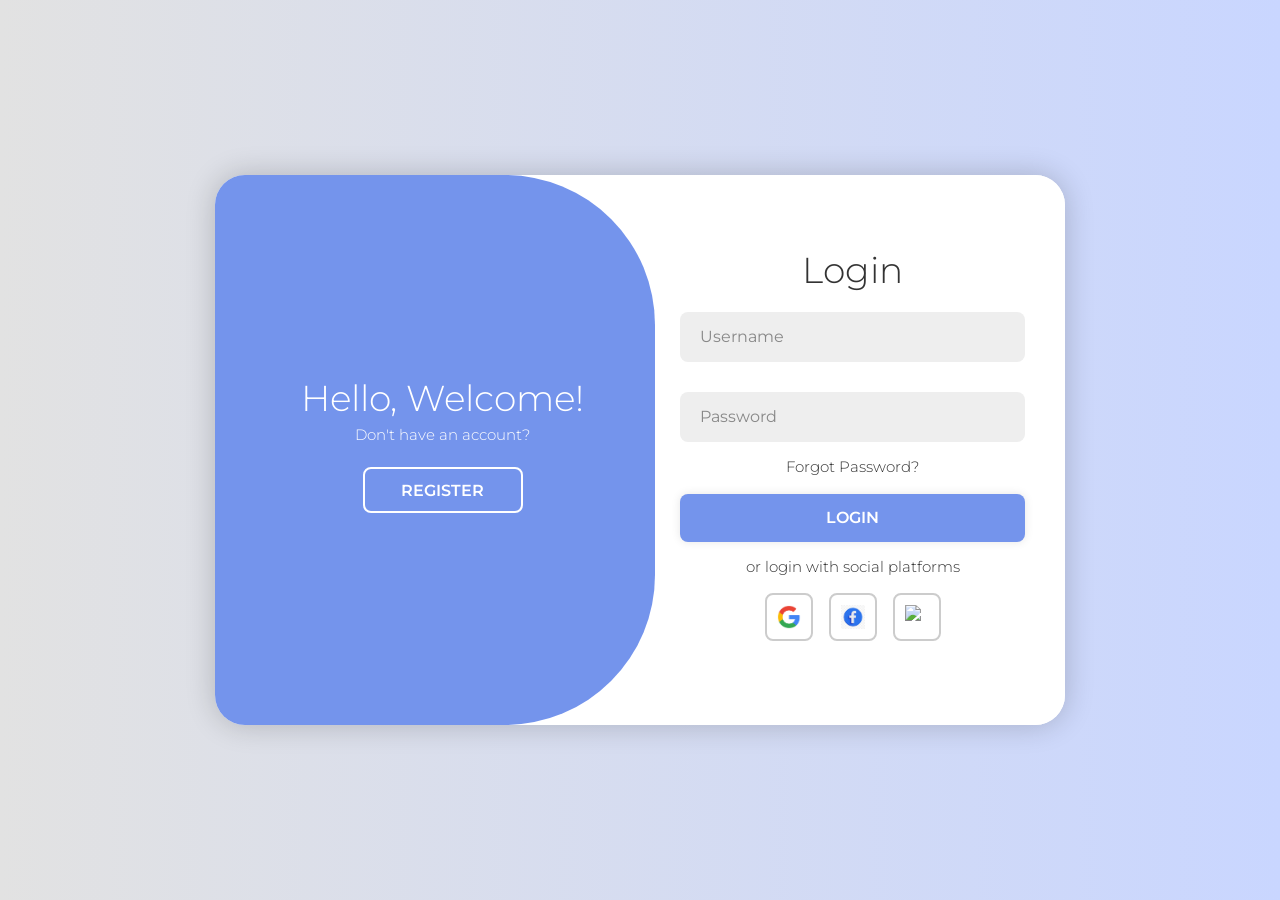
==== login.html @ 88236930 "them toan bo file ban dau" ====
<!DOCTYPE html>
<html lang="en">
<head>
    <meta charset="UTF-8">
    <meta name="viewport" content="width=device-width, initial-scale=1.0">
    <title>Login/Signup Form</title>
    <link rel="stylesheet" href="style.css">
   <style>
    @import url('https://fonts.googleapis.com/css2?family=Poppins:ital,wght@0,100;0,200;0,300;0,400;0,500;0,600;0,700;0,800;0,900;1,100;1,200;1,300;1,400;1,500;1,600;1,700;1,800;1,900&display=swap');

*{
    margin: 0;
    padding: 0;
    box-sizing: border-box;
    font-family: "Poppins", sans-serif;
    text-decoration: none;
    list-style: none;
}

body{
    display: flex;
    justify-content: center;
    align-items: center;
    min-height: 100vh;
    background: linear-gradient(90deg, #e2e2e2, #c9d6ff);
}

.container{
    position: relative;
    width: 850px;
    height: 550px;
    background: #fff;
    margin: 20px;
    border-radius: 30px;
    box-shadow: 0 0 30px rgba(0, 0, 0, .2);
    overflow: hidden;
}

    .container h1{
        font-size: 36px;
        margin: -10px 0;
    }

    .container p{
        font-size: 14.5px;
        margin: 15px 0;
    }

form{ width: 100%; }

.form-box{
    position: absolute;
    right: 0;
    width: 50%;
    height: 100%;
    background: #fff;
    display: flex;
    align-items: center;
    color: #333;
    text-align: center;
    padding: 40px;
    z-index: 1;
    transition: .6s ease-in-out 1.2s, visibility 0s 1s;
}

    .container.active .form-box{ right: 50%; }

    .form-box.register{ visibility: hidden; }
        .container.active .form-box.register{ visibility: visible; }

.input-box{
    position: relative;
    margin: 30px 0;
}

    .input-box input{
        width: 100%;
        padding: 13px 50px 13px 20px;
        background: #eee;
        border-radius: 8px;
        border: none;
        outline: none;
        font-size: 16px;
        color: #333;
        font-weight: 500;
    }

        .input-box input::placeholder{
            color: #888;
            font-weight: 400;
        }
    
    .input-box i{
        position: absolute;
        right: 20px;
        top: 50%;
        transform: translateY(-50%);
        font-size: 20px;
    }

.forgot-link{ margin: -15px 0 15px; }
    .forgot-link a{
        font-size: 14.5px;
        color: #333;
    }

.btn{
    width: 100%;
    height: 48px;
    background: #7494ec;
    border-radius: 8px;
    box-shadow: 0 0 10px rgba(0, 0, 0, .1);
    border: none;
    cursor: pointer;
    font-size: 16px;
    color: #fff;
    font-weight: 600;
}

.social-icons{
    display: flex;
    justify-content: center;
}

    .social-icons a{
        display: inline-flex;
        padding: 10px;
        size: 1px;
        border: 2px solid #ccc;
        border-radius: 8px;
        font-size: 24px;
        color: #333;
        margin: 0 8px;
    }
    .social-icons a img {
    width: 24px;
    height: 24px;
    object-fit: contain;
    display: block;
}

.toggle-box{
    position: absolute;
    width: 100%;
    height: 100%;
}

    .toggle-box::before{
        content: '';
        position: absolute;
        left: -250%;
        width: 300%;
        height: 100%;
        background: #7494ec;
        /* border: 2px solid red; */
        border-radius: 150px;
        z-index: 2;
        transition: 1.8s ease-in-out;
    }

        .container.active .toggle-box::before{ left: 50%; }

.toggle-panel{
    position: absolute;
    width: 50%;
    height: 100%;
    /* background: seagreen; */
    color: #fff;
    display: flex;
    flex-direction: column;
    justify-content: center;
    align-items: center;
    z-index: 2;
    transition: .6s ease-in-out;
}

    .toggle-panel.toggle-left{ 
        left: 0;
        transition-delay: 1.2s; 
    }
        .container.active .toggle-panel.toggle-left{
            left: -50%;
            transition-delay: .6s;
        }

    .toggle-panel.toggle-right{ 
        right: -50%;
        transition-delay: .6s;
    }
        .container.active .toggle-panel.toggle-right{
            right: 0;
            transition-delay: 1.2s;
        }

    .toggle-panel p{ margin-bottom: 20px; }

    .toggle-panel .btn{
        width: 160px;
        height: 46px;
        background: transparent;
        border: 2px solid #fff;
        box-shadow: none;
    }

@media screen and (max-width: 650px){
    .container{ height: calc(100vh - 40px); }

    .form-box{
        bottom: 0;
        width: 100%;
        height: 70%;
    }

        .container.active .form-box{
            right: 0;
            bottom: 30%;
        }

    .toggle-box::before{
        left: 0;
        top: -270%;
        width: 100%;
        height: 300%;
        border-radius: 20vw;
    }

        .container.active .toggle-box::before{
            left: 0;
            top: 70%;
        }

        .container.active .toggle-panel.toggle-left{
            left: 0;
            top: -30%;
        }

    .toggle-panel{ 
        width: 100%;
        height: 30%;
    }
        .toggle-panel.toggle-left{ top: 0; }
        .toggle-panel.toggle-right{
            right: 0;
            bottom: -30%;
        }

            .container.active .toggle-panel.toggle-right{ bottom: 0; }
}

@media screen and (max-width: 400px){
    .form-box { padding: 20px; }

    .toggle-panel h1{font-size: 30px; }
}

   </style>
</head>
<body>
    <div class="container">
        <div class="form-box login">
            <form action="#">
                <h1>Login</h1>
                <div class="input-box">
                    <input type="text" placeholder="Username" required>
                    <i class='bx bxs-user'></i>
                </div>
                <div class="input-box">
                    <input type="password" placeholder="Password" required>
                    <i class='bx bxs-lock-alt' ></i>
                </div>
                <div class="forgot-link">
                    <a href="#">Forgot Password?</a>
                </div>
                <button type="submit" class="btn">Login</button>
                <p>or login with social platforms</p>
                <div class="social-icons">
                     <a href="https://accounts.google.com/v3/signin/identifier?continue=https%3A%2F%2Fmail.google.com%2Fmail%2Fu%2F0%2F%3Fhl%3Den&emr=1&followup=https%3A%2F%2Fmail.google.com%2Fmail%2Fu%2F0%2F%3Fhl%3Den&hl=en&ifkv=AdBytiMZ8nj1u7OLILM2E9Q8FOCXP0HviceiVf0Ryqkr6epgV3a-k5rdWfbFe-8iKardYgMgQ2eO9w&osid=1&passive=1209600&service=mail&flowName=GlifWebSignIn&flowEntry=ServiceLogin&dsh=S-1039698464%3A1749383473920435#inbox"><i class='bx bxl-google' ></i>
                    <img src="[data-uri]" 
                alt="Google Logo" />
                    </a>    
                <a href="https://www.facebook.com/?ref=homescreenpwa"><i class='bx bxl-facebook' ></i>
                    <img src="[data-uri]" 
              alt="facebook Logo" /> </a>
                <a href="https://github.com/signup?ref_cta=Sign+up&ref_loc=header+logged+out&ref_page=%2F&source=header-home"><i class='bx bxl-github' ></i>
                     <img src="https://cdn-icons-png.flaticon.com/512/25/25231.png" 
                alt="GitHub Logo" /> </a>  
                  </div>
            </form>
        </div>

        <div class="form-box register">
            <form action="#">
                <h1>Registration</h1>
                <div class="input-box">
                    <input type="text" placeholder="Username" required>
                    <i class='bx bxs-user'></i>
                </div>
                <div class="input-box">
                    <input type="email" placeholder="Email" required>
                    <i class='bx bxs-envelope' ></i>
                </div>
                <div class="input-box">
                    <input type="password" placeholder="Password" required>
                    <i class='bx bxs-lock-alt' ></i>
                </div>
                <button type="submit" class="btn">Register</button>
                <p>or register with social platforms</p>
                <div class="social-icons">
                       <a href="https://accounts.google.com/v3/signin/identifier?continue=https%3A%2F%2Fmail.google.com%2Fmail%2Fu%2F0%2F%3Fhl%3Den&emr=1&followup=https%3A%2F%2Fmail.google.com%2Fmail%2Fu%2F0%2F%3Fhl%3Den&hl=en&ifkv=AdBytiMZ8nj1u7OLILM2E9Q8FOCXP0HviceiVf0Ryqkr6epgV3a-k5rdWfbFe-8iKardYgMgQ2eO9w&osid=1&passive=1209600&service=mail&flowName=GlifWebSignIn&flowEntry=ServiceLogin&dsh=S-1039698464%3A1749383473920435#inbox"><i class='bx bxl-google' ></i>
                    <img src="[data-uri]" 
                alt="Google Logo" />
                    </a>    
                <a href="https://www.facebook.com/?ref=homescreenpwa"><i class='bx bxl-facebook' ></i>
                    <img src="[data-uri]" 
              alt="facebook Logo" /> </a>
                <a href="https://github.com/signup?ref_cta=Sign+up&ref_loc=header+logged+out&ref_page=%2F&source=header-home"><i class='bx bxl-github' ></i>
                     <img src="https://cdn-icons-png.flaticon.com/512/25/25231.png" 
                alt="GitHub Logo" /> </a>  
                  </div>
            </form>
        </div>
        <div class="toggle-box">
            <div class="toggle-panel toggle-left">
                <h1>Hello, Welcome!</h1>
                <p>Don't have an account?</p>
                <button class="btn register-btn">Register</button>
            </div>

            <div class="toggle-panel toggle-right">
                <h1>Welcome Back!</h1>
                <p>Already have an account?</p>
                <button class="btn login-btn">Login</button>
            </div>
        </div>
    </div>

    <script src="main.js"></script>
</body>
<script>
    const container = document.querySelector('.container');
const registerBtn = document.querySelector('.register-btn');
const loginBtn = document.querySelector('.login-btn');

registerBtn.addEventListener('click', () => {
    container.classList.add('active');
})

loginBtn.addEventListener('click', () => {
    container.classList.remove('active');
})
</script>
</html>
---- style.css ----
/* author: Hosea
https://codepen.io/hosea-s/pen/XaOazb */
@import url(https://maxcdn.bootstrapcdn.com/bootstrap/4.0.0-alpha.6/css/bootstrap.min.css);
@import url(https://fonts.googleapis.com/css?family=Montserrat:400,300,700);
@import url(https://maxcdn.bootstrapcdn.com/font-awesome/latest/css/font-awesome.min.css);

h1,
.h1,
h2,
.h2,
h3,
.h3,
h4,
.h4,
h5,
.h5,
h6,
.h6,
p,
.navbar,
.brand,
a,
.td-name,
td,
button,
input,
select,
textarea {
    -moz-osx-font-smoothing: grayscale;
    -webkit-font-smoothing: antialiased;
    font-family: "Montserrat", "Helvetica", Arial, sans-serif;
    font-weight: 300;
}

h1,
.h1,
h2,
.h2,
h3,
.h3,
h4,
.h4 {
    margin: 30px 0 0;
}

h1,
.h1 {
    font-size: 3.6em;
}

h2,
.h2 {
    font-size: 2.8em;
}

h3,
.h3 {
    font-size: 1.825em;
    line-height: 1.4;
    margin: 20px 0 0px;
}

h4,
.h4 {
    font-size: 1.6em;
    line-height: 1.2em;
}

h5,
.h5 {
    font-size: 1.35em;
    line-height: 1.4em;
}

h6,
.h6 {
    font-size: 0.9em;
    font-weight: 600;
    text-transform: uppercase;
    line-height: 1.5em;
}

p {
    font-size: 15px;
    line-height: 1.5em;
    margin-bottom: 5px;
}

h1 small,
h2 small,
h3 small,
h4 small,
h5 small,
h6 small,
.h1 small,
.h2 small,
.h3 small,
.h4 small,
.h5 small,
.h6 small,
h1 .small,
h2 .small,
h3 .small,
h4 .small,
h5 .small,
h6 .small,
.h1 .small,
.h2 .small,
.h3 .small,
.h4 .small,
.h5 .small,
.h6 .small {
    color: #9a9a9a;
    line-height: 1.5em;
}

h1 small,
h2 small,
h3 small,
h1 .small,
h2 .small,
h3 .small {
    font-size: 60%;
}

.title,
.card-title,
.info-title,
.footer-brand,
.footer-big h5,
.footer-big h4,
.media .media-heading {
    font-family: "Montserrat", "Helvetica", Arial, sans-serif;
}
.title,
.title a,
.card-title,
.card-title a,
.info-title,
.info-title a,
.footer-brand,
.footer-brand a,
.footer-big h5,
.footer-big h5 a,
.footer-big h4,
.footer-big h4 a,
.media .media-heading,
.media .media-heading a {
    color: #333333;
    text-decoration: none;
}

.title-uppercase {
    text-transform: uppercase;
}

.description {
    color: #9a9a9a;
}

blockquote small {
    font-style: normal;
}

.text-muted {
    color: #dddddd;
}

.text-primary,
.text-primary:hover {
    color: #51cbce !important;
}

.text-info,
.text-info:hover {
    color: #51bcda !important;
}

.text-success,
.text-success:hover {
    color: #6bd098 !important;
}

.text-warning,
.text-warning:hover {
    color: #fbc658 !important;
}

.text-danger,
.text-danger:hover {
    color: #f5593d !important;
}

.glyphicon {
    line-height: 1;
}

.heart {
    color: #eb5e28;
    animation: heathing 1s ease infinite;
}

@keyframes heathing {
    0% {
        transform: scale(0.75);
    }
    20% {
        transform: scale(1);
    }
    40% {
        transform: scale(0.75);
    }
    60% {
        transform: scale(1);
    }
    80% {
        transform: scale(0.75);
    }
    100% {
        transform: scale(0.75);
    }
}

.footer .credits,
.footer-nav {
    line-height: 85px;
}

.footer .btn {
    margin-bottom: 0;
}

.blockquote {
    border-left: 0 none;
    border-bottom: 1px solid #ccc5b9;
    border-top: 1px solid #ccc5b9;
    font-weight: 300;
    margin: 15px 0 10px;
    text-align: center;
}

.title {
    margin-top: 30px;
    margin-bottom: 25px;
    min-height: 32px;
}

.title.text-center {
    margin-bottom: 50px;
}

/*     General overwrite     */
body {
    color: #66615b;
    font-size: 14px;
    font-weight: 300;
    font-family: "Montserrat", "Helvetica", Arial, sans-serif;
}

a {
    color: #51bcda;
}
a:hover,
a:focus {
    color: #2ba9cd;
    text-decoration: none;
}

hr {
    border-color: #f1eae0;
}

.icon {
    fill: #66615b;
}

.fa-base {
    font-size: 1.25em !important;
}

a:focus,
a:active,
button::-moz-focus-inner,
input[type="reset"]::-moz-focus-inner,
input[type="button"]::-moz-focus-inner,
input[type="submit"]::-moz-focus-inner,
select::-moz-focus-inner,
input[type="file"] > input[type="button"]::-moz-focus-inner {
    outline: 0;
}

.ui-slider-handle:focus,
.navbar-toggle {
    outline: 0 !important;
}

/*           Animations              */
.form-control,
.input-group-addon,
.tagsinput,
.navbar,
.navbar .alert,
.carousel-control.right,
.carousel-control.left {
    -webkit-transition: all 300ms linear;
    -moz-transition: all 300ms linear;
    -o-transition: all 300ms linear;
    -ms-transition: all 300ms linear;
    transition: all 300ms linear;
}

.tagsinput .tag,
.tagsinput-remove-link,
.filter,
.btn-hover,
[data-toggle="collapse"] i,
.animation-transition-fast,
.dropdown-menu .dropdown-item {
    -webkit-transition: all 150ms linear;
    -moz-transition: all 150ms linear;
    -o-transition: all 150ms linear;
    -ms-transition: all 150ms linear;
    transition: all 150ms linear;
}

.btn-morphing .fa,
.btn-morphing .circle,
.gsdk-collapse {
    -webkit-transition: all 300ms linear;
    -moz-transition: all 300ms linear;
    -o-transition: all 300ms linear;
    -ms-transition: all 300ms linear;
    transition: all 300ms linear;
}

.fa {
    width: 18px;
    text-align: center;
}

.margin-top {
    margin-top: 50px;
}

.iframe-container iframe {
    box-shadow: 0 16px 38px -12px rgba(0, 0, 0, 0.56), 0 4px 25px 0 rgba(0, 0, 0, 0.12),
        0 8px 10px -5px rgba(0, 0, 0, 0.2);
}

/*       CT colors          */
.ct-blue {
    color: #51cbce;
}

.ct-azure {
    color: #51bcda;
}

.ct-green {
    color: #6bd098;
}

.ct-orange {
    color: #fbc658;
}

.ct-red {
    color: #f5593d;
}

.pagination .page-item .page-link .fa {
    width: auto;
    font-weight: 600;
}

.bg-primary {
    background-color: #6dd3d6 !important;
}

.bg-info {
    background-color: #6ec7e0 !important;
}

.bg-success {
    background-color: #86d9ab !important;
}

.bg-warning {
    background-color: #fcd27b !important;
}

.bg-danger {
    background-color: #f7765f !important;
}

.navbar-transparent {
    background-color: transparent !important;
    border-bottom: 1px solid transparent;
}

.btn {
    box-sizing: border-box;
    border-width: 2px;
    font-size: 12px;
    font-weight: 600;
    padding: 0.5rem 18px;
    line-height: 1.75;
    cursor: pointer;
    text-transform: uppercase;
    background-color: #66615b;
    border-color: #66615b;
    color: #ffffff;
    opacity: 1;
    filter: alpha(opacity=100);
    -webkit-transition: all 150ms linear;
    -moz-transition: all 150ms linear;
    -o-transition: all 150ms linear;
    -ms-transition: all 150ms linear;
    transition: all 150ms linear;
}
.btn.btn-border,
.btn.btn-link {
    background-color: transparent;
}
.btn:hover,
.btn:focus,
.btn:active,
.btn.active,
.show > .btn.dropdown-toggle {
    background-color: #403d39;
    color: #ffffff;
    border-color: #403d39;
}
.btn .caret {
    border-top-color: #ffffff;
}
.btn.btn-link {
    color: #66615b;
}
.btn.btn-link:hover,
.btn.btn-link:focus,
.btn.btn-link:active,
.btn.btn-link.active,
.open > .btn.btn-link.dropdown-toggle {
    background-color: transparent;
    color: #403d39;
}
.btn.btn-link .caret {
    border-top-color: #66615b;
}
.btn .caret {
    border-top-color: #ffffff;
}
.btn:hover,
.btn:focus {
    outline: 0 !important;
    -webkit-box-shadow: none;
    box-shadow: none;
}
.btn:active,
.btn.active,
.open > .btn.dropdown-toggle {
    -webkit-box-shadow: none;
    box-shadow: none;
    outline: 0 !important;
}
.btn[class*="btn-outline-"] {
    background-image: none;
    background-color: transparent;
}

.btn-just-icon {
    border-radius: 50px;
    height: 40px;
    width: 40px;
    min-width: 40px;
}
.btn-just-icon.btn-sm {
    padding: 4px !important;
}
.btn-just-icon i {
    font-size: 16px;
    padding: 2px 0px;
}

.upgrade-pro .btn {
    margin-top: 30px;
}

.btn-link.btn-just-icon {
    padding: 8px;
}

.btn-group .btn + .btn,
.btn-group .btn + .btn-group,
.btn-group .btn-group + .btn,
.btn-group .btn-group + .btn-group {
    margin-left: -2px;
}

.btn-primary {
    background-color: #51cbce;
    border-color: #51cbce;
    color: #ffffff;
    opacity: 1;
    filter: alpha(opacity=100);
}
.btn-primary:hover,
.btn-primary:focus,
.btn-primary:active,
.btn-primary.active,
.show > .btn-primary.dropdown-toggle {
    background-color: #34b5b8;
    color: #ffffff;
    border-color: #34b5b8;
}
.btn-primary .caret {
    border-top-color: #ffffff;
}
.btn-primary.btn-link {
    color: #51cbce;
}
.btn-primary.btn-link:hover,
.btn-primary.btn-link:focus,
.btn-primary.btn-link:active,
.btn-primary.btn-link.active,
.open > .btn-primary.btn-link.dropdown-toggle {
    background-color: transparent;
    color: #34b5b8;
}
.btn-primary.btn-link .caret {
    border-top-color: #51cbce;
}
.btn-primary .caret {
    border-top-color: #ffffff;
}

.btn-success {
    background-color: #6bd098;
    border-color: #6bd098;
    color: #ffffff;
    opacity: 1;
    filter: alpha(opacity=100);
}
.btn-success:hover,
.btn-success:focus,
.btn-success:active,
.btn-success.active,
.show > .btn-success.dropdown-toggle {
    background-color: #44c47d;
    color: #ffffff;
    border-color: #44c47d;
}
.btn-success .caret {
    border-top-color: #ffffff;
}
.btn-success.btn-link {
    color: #6bd098;
}
.btn-success.btn-link:hover,
.btn-success.btn-link:focus,
.btn-success.btn-link:active,
.btn-success.btn-link.active,
.open > .btn-success.btn-link.dropdown-toggle {
    background-color: transparent;
    color: #44c47d;
}
.btn-success.btn-link .caret {
    border-top-color: #6bd098;
}
.btn-success .caret {
    border-top-color: #ffffff;
}

.btn-info {
    background-color: #51bcda;
    border-color: #51bcda;
    color: #ffffff;
    opacity: 1;
    filter: alpha(opacity=100);
}
.btn-info:hover,
.btn-info:focus,
.btn-info:active,
.btn-info.active,
.show > .btn-info.dropdown-toggle {
    background-color: #2ba9cd;
    color: #ffffff;
    border-color: #2ba9cd;
}
.btn-info .caret {
    border-top-color: #ffffff;
}
.btn-info.btn-link {
    color: #51bcda;
}
.btn-info.btn-link:hover,
.btn-info.btn-link:focus,
.btn-info.btn-link:active,
.btn-info.btn-link.active,
.open > .btn-info.btn-link.dropdown-toggle {
    background-color: transparent;
    color: #2ba9cd;
}
.btn-info.btn-link .caret {
    border-top-color: #51bcda;
}
.btn-info .caret {
    border-top-color: #ffffff;
}

.btn-warning {
    background-color: #fbc658;
    border-color: #fbc658;
    color: #ffffff;
    opacity: 1;
    filter: alpha(opacity=100);
}
.btn-warning:hover,
.btn-warning:focus,
.btn-warning:active,
.btn-warning.active,
.show > .btn-warning.dropdown-toggle {
    background-color: #fab526;
    color: #ffffff;
    border-color: #fab526;
}
.btn-warning .caret {
    border-top-color: #ffffff;
}
.btn-warning.btn-link {
    color: #fbc658;
}
.btn-warning.btn-link:hover,
.btn-warning.btn-link:focus,
.btn-warning.btn-link:active,
.btn-warning.btn-link.active,
.open > .btn-warning.btn-link.dropdown-toggle {
    background-color: transparent;
    color: #fab526;
}
.btn-warning.btn-link .caret {
    border-top-color: #fbc658;
}
.btn-warning .caret {
    border-top-color: #ffffff;
}

.btn-danger {
    background-color: #f5593d;
    border-color: #f5593d;
    color: #ffffff;
    opacity: 1;
    filter: alpha(opacity=100);
}
.btn-danger:hover,
.btn-danger:focus,
.btn-danger:active,
.btn-danger.active,
.show > .btn-danger.dropdown-toggle {
    background-color: #f33816;
    color: #ffffff;
    border-color: #f33816;
}
.btn-danger .caret {
    border-top-color: #ffffff;
}
.btn-danger.btn-link {
    color: #f5593d;
}
.btn-danger.btn-link:hover,
.btn-danger.btn-link:focus,
.btn-danger.btn-link:active,
.btn-danger.btn-link.active,
.open > .btn-danger.btn-link.dropdown-toggle {
    background-color: transparent;
    color: #f33816;
}
.btn-danger.btn-link .caret {
    border-top-color: #f5593d;
}
.btn-danger .caret {
    border-top-color: #ffffff;
}

.btn-neutral {
    background-color: #ffffff;
    border-color: #ffffff;
    color: #ffffff;
    opacity: 1;
    filter: alpha(opacity=100);
}
.btn-neutral:hover,
.btn-neutral:focus,
.btn-neutral:active,
.btn-neutral.active,
.show > .btn-neutral.dropdown-toggle {
    background-color: #403d39;
    color: #ffffff;
    border-color: #403d39;
}
.btn-neutral .caret {
    border-top-color: #ffffff;
}
.btn-neutral.btn-link {
    color: #ffffff;
}
.btn-neutral.btn-link:hover,
.btn-neutral.btn-link:focus,
.btn-neutral.btn-link:active,
.btn-neutral.btn-link.active,
.open > .btn-neutral.btn-link.dropdown-toggle {
    background-color: transparent;
    color: #403d39;
}
.btn-neutral.btn-link .caret {
    border-top-color: #ffffff;
}
.btn-neutral .caret {
    border-top-color: #ffffff;
}

.btn-outline-default {
    border-color: #66615b;
    color: #66615b;
    opacity: 1;
    filter: alpha(opacity=100);
}
.btn-outline-default:hover,
.btn-outline-default:focus,
.btn-outline-default:active,
.btn-outline-default.active,
.open > .btn-outline-default.dropdown-toggle {
    background-color: #66615b;
    color: rgba(255, 255, 255, 0.8);
    border-color: #66615b;
}
.btn-outline-default:hover .caret,
.btn-outline-default:focus .caret,
.btn-outline-default:active .caret,
.btn-outline-default.active .caret,
.open > .btn-outline-default.dropdown-toggle .caret {
    border-top-color: rgba(255, 255, 255, 0.8);
}
.btn-outline-default .caret {
    border-top-color: #ffffff;
}
.btn-outline-default.disabled,
.btn-outline-default.disabled:hover,
.btn-outline-default.disabled:focus,
.btn-outline-default.disabled.focus,
.btn-outline-default.disabled:active,
.btn-outline-default.disabled.active,
.btn-outline-default:disabled,
.btn-outline-default:disabled:hover,
.btn-outline-default:disabled:focus,
.btn-outline-default:disabled.focus,
.btn-outline-default:disabled:active,
.btn-outline-default:disabled.active,
.btn-outline-default[disabled],
.btn-outline-default[disabled]:hover,
.btn-outline-default[disabled]:focus,
.btn-outline-default[disabled].focus,
.btn-outline-default[disabled]:active,
.btn-outline-default[disabled].active,
fieldset[disabled] .btn-outline-default,
fieldset[disabled] .btn-outline-default:hover,
fieldset[disabled] .btn-outline-default:focus,
fieldset[disabled] .btn-outline-default.focus,
fieldset[disabled] .btn-outline-default:active,
fieldset[disabled] .btn-outline-default.active {
    background-color: transparent;
    border-color: #66615b;
}

.btn-outline-primary {
    border-color: #51cbce;
    color: #51cbce;
    opacity: 1;
    filter: alpha(opacity=100);
}
.btn-outline-primary:hover,
.btn-outline-primary:focus,
.btn-outline-primary:active,
.btn-outline-primary.active,
.open > .btn-outline-primary.dropdown-toggle {
    background-color: #51cbce;
    color: rgba(255, 255, 255, 0.8);
    border-color: #51cbce;
}
.btn-outline-primary:hover .caret,
.btn-outline-primary:focus .caret,
.btn-outline-primary:active .caret,
.btn-outline-primary.active .caret,
.open > .btn-outline-primary.dropdown-toggle .caret {
    border-top-color: rgba(255, 255, 255, 0.8);
}
.btn-outline-primary .caret {
    border-top-color: #ffffff;
}
.btn-outline-primary.disabled,
.btn-outline-primary.disabled:hover,
.btn-outline-primary.disabled:focus,
.btn-outline-primary.disabled.focus,
.btn-outline-primary.disabled:active,
.btn-outline-primary.disabled.active,
.btn-outline-primary:disabled,
.btn-outline-primary:disabled:hover,
.btn-outline-primary:disabled:focus,
.btn-outline-primary:disabled.focus,
.btn-outline-primary:disabled:active,
.btn-outline-primary:disabled.active,
.btn-outline-primary[disabled],
.btn-outline-primary[disabled]:hover,
.btn-outline-primary[disabled]:focus,
.btn-outline-primary[disabled].focus,
.btn-outline-primary[disabled]:active,
.btn-outline-primary[disabled].active,
fieldset[disabled] .btn-outline-primary,
fieldset[disabled] .btn-outline-primary:hover,
fieldset[disabled] .btn-outline-primary:focus,
fieldset[disabled] .btn-outline-primary.focus,
fieldset[disabled] .btn-outline-primary:active,
fieldset[disabled] .btn-outline-primary.active {
    background-color: transparent;
    border-color: #51cbce;
}

.btn-outline-success {
    border-color: #6bd098;
    color: #6bd098;
    opacity: 1;
    filter: alpha(opacity=100);
}
.btn-outline-success:hover,
.btn-outline-success:focus,
.btn-outline-success:active,
.btn-outline-success.active,
.open > .btn-outline-success.dropdown-toggle {
    background-color: #6bd098;
    color: rgba(255, 255, 255, 0.8);
    border-color: #6bd098;
}
.btn-outline-success:hover .caret,
.btn-outline-success:focus .caret,
.btn-outline-success:active .caret,
.btn-outline-success.active .caret,
.open > .btn-outline-success.dropdown-toggle .caret {
    border-top-color: rgba(255, 255, 255, 0.8);
}
.btn-outline-success .caret {
    border-top-color: #ffffff;
}
.btn-outline-success.disabled,
.btn-outline-success.disabled:hover,
.btn-outline-success.disabled:focus,
.btn-outline-success.disabled.focus,
.btn-outline-success.disabled:active,
.btn-outline-success.disabled.active,
.btn-outline-success:disabled,
.btn-outline-success:disabled:hover,
.btn-outline-success:disabled:focus,
.btn-outline-success:disabled.focus,
.btn-outline-success:disabled:active,
.btn-outline-success:disabled.active,
.btn-outline-success[disabled],
.btn-outline-success[disabled]:hover,
.btn-outline-success[disabled]:focus,
.btn-outline-success[disabled].focus,
.btn-outline-success[disabled]:active,
.btn-outline-success[disabled].active,
fieldset[disabled] .btn-outline-success,
fieldset[disabled] .btn-outline-success:hover,
fieldset[disabled] .btn-outline-success:focus,
fieldset[disabled] .btn-outline-success.focus,
fieldset[disabled] .btn-outline-success:active,
fieldset[disabled] .btn-outline-success.active {
    background-color: transparent;
    border-color: #6bd098;
}

.btn-outline-info {
    border-color: #51bcda;
    color: #51bcda;
    opacity: 1;
    filter: alpha(opacity=100);
}
.btn-outline-info:hover,
.btn-outline-info:focus,
.btn-outline-info:active,
.btn-outline-info.active,
.open > .btn-outline-info.dropdown-toggle {
    background-color: #51bcda;
    color: rgba(255, 255, 255, 0.8);
    border-color: #51bcda;
}
.btn-outline-info:hover .caret,
.btn-outline-info:focus .caret,
.btn-outline-info:active .caret,
.btn-outline-info.active .caret,
.open > .btn-outline-info.dropdown-toggle .caret {
    border-top-color: rgba(255, 255, 255, 0.8);
}
.btn-outline-info .caret {
    border-top-color: #ffffff;
}
.btn-outline-info.disabled,
.btn-outline-info.disabled:hover,
.btn-outline-info.disabled:focus,
.btn-outline-info.disabled.focus,
.btn-outline-info.disabled:active,
.btn-outline-info.disabled.active,
.btn-outline-info:disabled,
.btn-outline-info:disabled:hover,
.btn-outline-info:disabled:focus,
.btn-outline-info:disabled.focus,
.btn-outline-info:disabled:active,
.btn-outline-info:disabled.active,
.btn-outline-info[disabled],
.btn-outline-info[disabled]:hover,
.btn-outline-info[disabled]:focus,
.btn-outline-info[disabled].focus,
.btn-outline-info[disabled]:active,
.btn-outline-info[disabled].active,
fieldset[disabled] .btn-outline-info,
fieldset[disabled] .btn-outline-info:hover,
fieldset[disabled] .btn-outline-info:focus,
fieldset[disabled] .btn-outline-info.focus,
fieldset[disabled] .btn-outline-info:active,
fieldset[disabled] .btn-outline-info.active {
    background-color: transparent;
    border-color: #51bcda;
}

.btn-outline-warning {
    border-color: #fbc658;
    color: #fbc658;
    opacity: 1;
    filter: alpha(opacity=100);
}
.btn-outline-warning:hover,
.btn-outline-warning:focus,
.btn-outline-warning:active,
.btn-outline-warning.active,
.open > .btn-outline-warning.dropdown-toggle {
    background-color: #fbc658;
    color: rgba(255, 255, 255, 0.8);
    border-color: #fbc658;
}
.btn-outline-warning:hover .caret,
.btn-outline-warning:focus .caret,
.btn-outline-warning:active .caret,
.btn-outline-warning.active .caret,
.open > .btn-outline-warning.dropdown-toggle .caret {
    border-top-color: rgba(255, 255, 255, 0.8);
}
.btn-outline-warning .caret {
    border-top-color: #ffffff;
}
.btn-outline-warning.disabled,
.btn-outline-warning.disabled:hover,
.btn-outline-warning.disabled:focus,
.btn-outline-warning.disabled.focus,
.btn-outline-warning.disabled:active,
.btn-outline-warning.disabled.active,
.btn-outline-warning:disabled,
.btn-outline-warning:disabled:hover,
.btn-outline-warning:disabled:focus,
.btn-outline-warning:disabled.focus,
.btn-outline-warning:disabled:active,
.btn-outline-warning:disabled.active,
.btn-outline-warning[disabled],
.btn-outline-warning[disabled]:hover,
.btn-outline-warning[disabled]:focus,
.btn-outline-warning[disabled].focus,
.btn-outline-warning[disabled]:active,
.btn-outline-warning[disabled].active,
fieldset[disabled] .btn-outline-warning,
fieldset[disabled] .btn-outline-warning:hover,
fieldset[disabled] .btn-outline-warning:focus,
fieldset[disabled] .btn-outline-warning.focus,
fieldset[disabled] .btn-outline-warning:active,
fieldset[disabled] .btn-outline-warning.active {
    background-color: transparent;
    border-color: #fbc658;
}

.btn-outline-danger {
    border-color: #f5593d;
    color: #f5593d;
    opacity: 1;
    filter: alpha(opacity=100);
}
.btn-outline-danger:hover,
.btn-outline-danger:focus,
.btn-outline-danger:active,
.btn-outline-danger.active,
.open > .btn-outline-danger.dropdown-toggle {
    background-color: #f5593d;
    color: rgba(255, 255, 255, 0.8);
    border-color: #f5593d;
}
.btn-outline-danger:hover .caret,
.btn-outline-danger:focus .caret,
.btn-outline-danger:active .caret,
.btn-outline-danger.active .caret,
.open > .btn-outline-danger.dropdown-toggle .caret {
    border-top-color: rgba(255, 255, 255, 0.8);
}
.btn-outline-danger .caret {
    border-top-color: #ffffff;
}
.btn-outline-danger.disabled,
.btn-outline-danger.disabled:hover,
.btn-outline-danger.disabled:focus,
.btn-outline-danger.disabled.focus,
.btn-outline-danger.disabled:active,
.btn-outline-danger.disabled.active,
.btn-outline-danger:disabled,
.btn-outline-danger:disabled:hover,
.btn-outline-danger:disabled:focus,
.btn-outline-danger:disabled.focus,
.btn-outline-danger:disabled:active,
.btn-outline-danger:disabled.active,
.btn-outline-danger[disabled],
.btn-outline-danger[disabled]:hover,
.btn-outline-danger[disabled]:focus,
.btn-outline-danger[disabled].focus,
.btn-outline-danger[disabled]:active,
.btn-outline-danger[disabled].active,
fieldset[disabled] .btn-outline-danger,
fieldset[disabled] .btn-outline-danger:hover,
fieldset[disabled] .btn-outline-danger:focus,
fieldset[disabled] .btn-outline-danger.focus,
fieldset[disabled] .btn-outline-danger:active,
fieldset[disabled] .btn-outline-danger.active {
    background-color: transparent;
    border-color: #f5593d;
}

.btn-outline-neutral {
    border-color: #ffffff;
    color: #ffffff;
    opacity: 1;
    filter: alpha(opacity=100);
}
.btn-outline-neutral:hover,
.btn-outline-neutral:focus,
.btn-outline-neutral:active,
.btn-outline-neutral.active,
.open > .btn-outline-neutral.dropdown-toggle {
    background-color: #ffffff;
    color: rgba(255, 255, 255, 0.8);
    border-color: #ffffff;
}
.btn-outline-neutral:hover .caret,
.btn-outline-neutral:focus .caret,
.btn-outline-neutral:active .caret,
.btn-outline-neutral.active .caret,
.open > .btn-outline-neutral.dropdown-toggle .caret {
    border-top-color: rgba(255, 255, 255, 0.8);
}
.btn-outline-neutral .caret {
    border-top-color: #ffffff;
}
.btn-outline-neutral.disabled,
.btn-outline-neutral.disabled:hover,
.btn-outline-neutral.disabled:focus,
.btn-outline-neutral.disabled.focus,
.btn-outline-neutral.disabled:active,
.btn-outline-neutral.disabled.active,
.btn-outline-neutral:disabled,
.btn-outline-neutral:disabled:hover,
.btn-outline-neutral:disabled:focus,
.btn-outline-neutral:disabled.focus,
.btn-outline-neutral:disabled:active,
.btn-outline-neutral:disabled.active,
.btn-outline-neutral[disabled],
.btn-outline-neutral[disabled]:hover,
.btn-outline-neutral[disabled]:focus,
.btn-outline-neutral[disabled].focus,
.btn-outline-neutral[disabled]:active,
.btn-outline-neutral[disabled].active,
fieldset[disabled] .btn-outline-neutral,
fieldset[disabled] .btn-outline-neutral:hover,
fieldset[disabled] .btn-outline-neutral:focus,
fieldset[disabled] .btn-outline-neutral.focus,
fieldset[disabled] .btn-outline-neutral:active,
fieldset[disabled] .btn-outline-neutral.active {
    background-color: transparent;
    border-color: #ffffff;
}
.btn-outline-neutral:hover,
.btn-outline-neutral:focus {
    color: #403d39;
    background-color: #ffffff;
}

.btn-neutral {
    background-color: #ffffff;
    border-color: #ffffff;
    color: #ffffff;
    opacity: 1;
    filter: alpha(opacity=100);
    color: #66615b;
}
.btn-neutral:hover,
.btn-neutral:focus,
.btn-neutral:active,
.btn-neutral.active,
.show > .btn-neutral.dropdown-toggle {
    background-color: #ffffff;
    color: #ffffff;
    border-color: #ffffff;
}
.btn-neutral .caret {
    border-top-color: #ffffff;
}
.btn-neutral.btn-link {
    color: #ffffff;
}
.btn-neutral.btn-link:hover,
.btn-neutral.btn-link:focus,
.btn-neutral.btn-link:active,
.btn-neutral.btn-link.active,
.open > .btn-neutral.btn-link.dropdown-toggle {
    background-color: transparent;
    color: #ffffff;
}
.btn-neutral.btn-link .caret {
    border-top-color: #ffffff;
}
.btn-neutral .caret {
    border-top-color: #ffffff;
}
.btn-neutral:hover,
.btn-neutral:focus {
    color: #403d39;
}
.btn-neutral.btn-border:hover,
.btn-neutral.btn-border:focus {
    color: #66615b;
}
.btn-neutral.btn-border:active,
.btn-neutral.btn-border.active,
.open > .btn-neutral.btn-border.dropdown-toggle {
    background-color: #ffffff;
    color: #66615b;
}
.btn-neutral.btn-link:active,
.btn-neutral.btn-link.active {
    background-color: transparent;
}

.btn:disabled,
.btn[disabled],
.btn.disabled {
    opacity: 0.5;
    filter: alpha(opacity=50);
}

.btn-link {
    border-color: transparent !important;
    padding: 7px 18px;
}
.btn-link:hover,
.btn-link:focus,
.btn-link:active {
    text-decoration: none;
    border-color: transparent;
}
.btn-link.btn-icon {
    padding: 7px;
}

.btn-lg {
    font-size: 14px;
    padding: 11px 30px;
}
.btn-lg.btn-simple {
    padding: 13px 30px;
}

.btn-sm {
    font-size: 12px;
    padding: 4px 10px;
}
.btn-sm.btn-simple {
    padding: 6px 10px;
}

.btn-wd {
    min-width: 140px;
}

.btn-group.select {
    width: 100%;
}

.btn-group.select .btn {
    text-align: left;
}

.btn-group.select .caret {
    position: absolute;
    top: 50%;
    margin-top: -1px;
    right: 8px;
}

.btn-just-icon.btn-sm {
    height: 30px;
    width: 30px;
    min-width: 30px;
    padding: 0;
}
.btn-just-icon.btn-sm i {
    font-size: 12px;
}
.btn-just-icon.btn-lg {
    height: 50px;
    width: 50px;
    min-width: 50px;
    padding: 13px;
}
.btn-just-icon.btn-lg i {
    font-size: 18px;
    padding: 0;
}

.btn-round {
    border-radius: 30px;
}

.btn.btn-link:focus {
    box-shadow: none !important;
    text-decoration: none;
}

.column .btn-link {
    padding: 7px 0;
}

.share-buttons .btn-outline-default {
    margin-top: 24px;
}

#modals .btn-outline-neutral {
    margin-bottom: 10px;
}

.btn-group.select {
    overflow: visible !important;
}

.media .media-body .media-footer .btn-neutral {
    margin: 15px 3px;
    font-size: 14px;
}
.media .media-body .media-footer .btn-neutral i {
    margin-right: 0 !important;
}

.form-control::-moz-placeholder {
    color: #d2d2d2;
    opacity: 1;
    filter: alpha(opacity=100);
}

.form-control:-moz-placeholder {
    color: #d2d2d2;
    opacity: 1;
    filter: alpha(opacity=100);
}

.form-control::-webkit-input-placeholder {
    color: #d2d2d2;
    opacity: 1;
    filter: alpha(opacity=100);
}

.form-control:-ms-input-placeholder {
    color: #d2d2d2;
    opacity: 1;
    filter: alpha(opacity=100);
}

.form-control {
    background-color: #ffffff;
    border: 1px solid #dddddd;
    border-radius: 4px;
    color: #66615b;
    font-size: 14px;
    padding: 7px 12px;
    height: 40px;
    -webkit-box-shadow: none;
    box-shadow: none;
}
.form-control:focus {
    background-color: #ffffff;
    border: 1px solid #9a9a9a;
    -webkit-box-shadow: none;
    box-shadow: none;
    outline: 0 !important;
}
.form-control.no-border {
    border: medium none !important;
}
.has-success .form-control,
.has-error .form-control,
.has-success .form-control:focus,
.has-error .form-control:focus {
    -webkit-box-shadow: none;
    box-shadow: none;
}
.has-success .form-control {
    border: 1px solid #ccc;
    color: #66615b;
}
.has-success .form-control:focus {
    border: 1px solid #6bd098;
    color: #6bd098;
}
.has-danger .form-control {
    background-color: #ffc0a4;
    border: 1px solid #f5593d;
    color: #f5593d;
}
.has-danger .form-control:focus {
    background-color: #ffffff;
    border: 1px solid #f5593d;
}
.form-control + .form-control-feedback {
    border-radius: 6px;
    font-size: 14px;
    color: #f5593d;
    font-size: 0.8rem;
    position: absolute;
    top: 100%;
    padding-left: 12px;
    vertical-align: middle;
}
.open .form-control {
    border-radius: 4px 4px 0 0;
    border-bottom-color: transparent;
}

.input-group.input-group-focus .input-group-addon {
    border-color: #9a9a9a;
}

.input-lg {
    height: 55px;
    padding: 11px 30px;
}

.has-error .form-control-feedback,
.has-error .control-label {
    color: #f5593d;
}

.has-success .form-control-feedback,
.has-success .control-label {
    color: #6bd098;
}

.input-group-addon {
    background-color: #ffffff;
    border-radius: 4px;
}
.input-group-addon.no-border {
    border: medium none !important;
}
.has-success .input-group-addon,
.has-error .input-group-addon {
    background-color: #ffffff;
}
.has-error .form-control:focus + .input-group-addon {
    color: #f5593d;
}
.has-success .form-control:focus + .input-group-addon {
    color: #6bd098;
}
.form-control:focus + .input-group-addon,
.form-control:focus ~ .input-group-addon {
    background-color: #ffffff;
}

.input-group .form-control:first-child,
.input-group-addon:first-child,
.input-group-btn:first-child > .dropdown-toggle,
.input-group-btn:last-child > .btn:not(:last-child):not(.dropdown-toggle) {
    border-right: 0 none;
    padding-right: 0;
}

.input-group .form-control:last-child,
.input-group-addon:last-child,
.input-group-btn:last-child > .dropdown-toggle,
.input-group-btn:first-child > .btn:not(:first-child) {
    border-left: 0 none;
}

.form-control[disabled],
.form-control[readonly],
fieldset[disabled] .form-control {
    background-color: #e3e3e3;
    color: #66615b;
    cursor: not-allowed;
}

.input-group[disabled] .input-group-addon {
    background-color: #e3e3e3;
    cursor: not-allowed;
    border-color: #dddddd;
}

.input-group-btn .btn {
    border-width: 1px;
    padding: 9px 18px;
}

.input-group-btn .btn-default:not(.btn-fill) {
    border-color: #dddddd;
}

.input-group-btn:last-child > .btn {
    margin-left: 0;
}

textarea.form-control {
    padding: 10px 18px;
    height: auto;
}

.form-group {
    position: relative;
}

.register-form .form-control {
    border: 1px solid transparent !important;
}

#inputs .input-group {
    margin-bottom: 1rem;
}

.card-form-horizontal .card-block .form-group {
    margin-bottom: 0;
}

.form-group-no-border .form-control,
.form-group-no-border .input-group-addon {
    border: 0 !important;
}

.progress {
    background-color: #dddddd;
    border-radius: 3px;
    box-shadow: none;
    height: 8px;
}

.progress-thin {
    height: 4px;
}

.progress-bar {
    background-color: #51cbce;
}

.progress-bar-primary {
    background-color: #51cbce;
}

.progress-bar-info {
    background-color: #51bcda;
}

.progress-bar-success {
    background-color: #6bd098;
}

.progress-bar-warning {
    background-color: #fbc658;
}

.progress-bar-danger {
    background-color: #f5593d;
}

.noUi-target,
.noUi-target * {
    -webkit-touch-callout: none;
    -ms-touch-action: none;
    user-select: none;
    box-sizing: border-box;
}

.noUi-base {
    width: 100%;
    height: 100%;
    position: relative;
}

.noUi-origin {
    position: absolute;
    right: 0;
    top: 0;
    left: 0;
    bottom: 0;
}

.noUi-handle {
    position: relative;
    z-index: 1;
    box-sizing: border-box;
}

.noUi-stacking .noUi-handle {
    z-index: 10;
}

.noUi-state-tap .noUi-origin {
    transition: left 0.3s, top 0.3s;
}

.noUi-state-drag * {
    cursor: inherit !important;
}

.noUi-horizontal {
    height: 10px;
}

.noUi-handle {
    box-sizing: border-box;
    width: 14px;
    height: 14px;
    left: -10px;
    top: -6px;
    cursor: pointer;
    border-radius: 100%;
    transition: all 0.2s ease-out;
    border: 1px solid;
    background: #ffffff;
    box-shadow: 0 2px 2px 0 rgba(0, 0, 0, 0.14), 0 3px 1px -2px rgba(0, 0, 0, 0.2), 0 1px 5px 0 rgba(0, 0, 0, 0.12);
}

.noUi-vertical .noUi-handle {
    margin-left: 5px;
    cursor: ns-resize;
}

.noUi-horizontal.noUi-extended {
    padding: 0 15px;
}

.noUi-horizontal.noUi-extended .noUi-origin {
    right: -15px;
}

.noUi-background {
    height: 2px;
    margin: 20px 0;
}

.noUi-origin {
    margin: 0;
    border-radius: 0;
    height: 2px;
    background: #c8c8c8;
}

.noUi-origin[style^="left: 0"] .noUi-handle {
    background-color: #fff;
    border: 2px solid #c8c8c8;
}

.noUi-origin[style^="left: 0"] .noUi-handle.noUi-active {
    border-width: 1px;
}

.noUi-target {
    border-radius: 3px;
}

.noUi-horizontal {
    height: 2px;
    margin: 15px 0;
}

.noUi-vertical {
    height: 100%;
    width: 2px;
    margin: 0 15px;
    display: inline-block;
}

.noUi-handle.noUi-active {
    transform: scale3d(2, 2, 1);
}

[disabled].noUi-slider {
    opacity: 0.5;
}

[disabled] .noUi-handle {
    cursor: not-allowed;
}

.slider {
    background: #c8c8c8;
}

.c-1-color {
    background-color: blue;
}

.c-2-color {
    background-color: white;
}

.slider.noUi-connect {
    background-color: #7ac29a;
}

.slider .noUi-handle {
    border-color: #7ac29a;
}

.slider.slider-info .noUi-origin:first-child {
    background-color: #51cbce;
}

.slider.slider-info .noUi-handle {
    border-color: #51cbce;
}

.slider.slider-success .noUi-connect,
.slider.slider-success.noUi-connect {
    background-color: #51cbce;
}

.slider.slider-success .noUi-handle {
    border-color: #51cbce;
}

.slider.slider-warning .noUi-connect,
.slider.slider-warning.noUi-connect {
    background-color: #ff9800;
}

.slider.slider-warning .noUi-handle {
    border-color: #ff9800;
}

.slider.slider-danger .noUi-connect,
.slider.slider-danger.noUi-connect {
    background-color: #f44336;
}

.slider.slider-danger .noUi-handle {
    border-color: #f44336;
}

.alert {
    border: 0;
    border-radius: 0;
    color: #ffffff;
    padding: 10px 15px;
    font-size: 14px;
}
.alert .close {
    font-size: 20px;
    color: #ffffff;
}
.container .alert {
    border-radius: 4px;
}
.navbar .alert {
    border-radius: 0;
    left: 0;
    position: absolute;
    right: 0;
    top: 85px;
    width: 100%;
    z-index: 3;
}
.navbar:not(.navbar-transparent) .alert {
    top: 70px;
}
.alert .alert-icon {
    display: block;
    font-size: 30px;
    left: 15px;
    position: absolute;
    top: 50%;
    margin-top: -22px;
}
.alert .alert-wrapper.message {
    padding-right: 60px;
}
.alert .alert-wrapper i {
    position: relative;
    font-size: 20px;
    top: 5px;
    margin-top: -5px;
    font-weight: 600;
}

.alert-info {
    background-color: #6ec7e0;
}

.alert-success {
    background-color: #86d9ab;
}

.alert-warning {
    background-color: #fcd27b;
}

.alert-danger {
    background-color: #f7765f;
}

/*           Labels & Progress-bar              */
.label {
    padding: 0.2em 0.6em;
    border-radius: 10px;
    color: #ffffff;
    font-weight: 500;
    font-size: 0.75em;
    text-transform: uppercase;
    display: inline-block;
    margin-bottom: 3px;
    line-height: 17px;
}

.label-primary {
    background-color: #51cbce;
}

.label-info {
    background-color: #51bcda;
}

.label-success {
    background-color: #6bd098;
}

.label-warning {
    background-color: #fbc658;
}

.label-danger {
    background-color: #f5593d;
}

.label-default {
    background-color: #66615b;
}

.tooltip {
    font-size: 12px;
    font-weight: 400;
}

.tooltip-inner {
    background-color: #ffffff;
    border-radius: 4px;
    box-shadow: 0 1px 13px rgba(0, 0, 0, 0.14), 0 0 0 1px rgba(115, 71, 38, 0.23);
    color: #66615b;
    max-width: 200px;
    padding: 10px 10px;
    text-align: center;
    text-decoration: none;
}

.tooltip-inner:after {
    content: "";
    display: inline-block;
    position: absolute;
}

.tooltip-inner:before {
    content: "";
    display: inline-block;
    position: absolute;
}

.tooltip.bs-tether-element-attached-left,
.tooltip.tooltip-right {
    padding: 0 3px !important;
}

.tooltip.bs-tether-element-attached-right .tooltip-inner::before,
.tooltip.tooltip-left .tooltip-inner::before {
    border-left: 11px solid rgba(0, 0, 0, 0.2);
    border-top: 11px solid transparent;
    border-bottom: 11px solid transparent;
    right: -7px;
    left: auto;
    margin-left: 0;
    top: 13px;
}

.tooltip.bs-tether-element-attached-right .tooltip-inner::after,
.tooltip.tooltip-left .tooltip-inner::after {
    border-left: 11px solid #ffffff;
    border-top: 11px solid transparent;
    border-bottom: 11px solid transparent;
    right: -6px;
    left: auto;
    margin-left: 0;
    top: 8px;
}

.tooltip.bs-tether-element-attached-bottom .tooltip-inner::before,
.tooltip.tooltip-top .tooltip-inner::before {
    border-top: 11px solid rgba(0, 0, 0, 0.2);
    border-left: 11px solid transparent;
    border-right: 11px solid transparent;
    bottom: -6px;
    left: 100%;
    margin-left: -60%;
}

.tooltip.bs-tether-element-attached-bottom .tooltip-inner::after,
.tooltip.tooltip-top .tooltip-inner::after {
    border-top: 11px solid #ffffff;
    border-left: 11px solid transparent;
    border-right: 11px solid transparent;
    bottom: -5px;
    content: "";
    display: inline-block;
    left: 100%;
    margin-left: -60%;
    position: absolute;
}

.tooltip.bs-tether-element-attached-left .tooltip-inner::before,
.tooltip.tooltip-right .tooltip-inner::before {
    border-right: 11px solid rgba(0, 0, 0, 0.2);
    border-top: 11px solid transparent;
    border-bottom: 11px solid transparent;
    top: 13px;
    margin-left: -8px;
    content: "";
    display: inline-block;
    position: absolute;
    left: 0;
}

.tooltip.bs-tether-element-attached-left .tooltip-inner::after,
.tooltip.tooltip-right .tooltip-inner::after {
    border-right: 11px solid #ffffff;
    border-top: 11px solid transparent;
    border-bottom: 11px solid transparent;
    top: 8px;
    margin-left: -7px;
    content: "";
    display: inline-block;
    position: absolute;
    left: 0;
}

.popover.bs-tether-element-attached-top::after,
.popover.popover-bottom::after,
.popover.bs-tether-element-attached-top::before,
.popover.popover-bottom::before {
    border-bottom-color: #ff8f5e !important;
    top: -9px;
}

.tooltip.bs-tether-element-attached-top .tooltip-inner::before,
.tooltip.tooltip-bottom .tooltip-inner::before {
    border-bottom: 11px solid rgba(0, 0, 0, 0.2);
    border-left: 11px solid transparent;
    border-right: 11px solid transparent;
    top: -7px;
    content: "";
    display: inline-block;
    left: 100%;
    margin-left: -60%;
    position: absolute;
}

.tooltip.bs-tether-element-attached-top .tooltip-inner::after,
.tooltip.tooltip-bottom .tooltip-inner::after {
    border-bottom: 11px solid #ffffff;
    border-left: 11px solid transparent;
    border-right: 11px solid transparent;
    top: -6px;
    content: "";
    display: inline-block;
    left: 100%;
    margin-left: -60%;
    position: absolute;
}

.tooltip.show {
    opacity: 1 !important;
}

.popover {
    border: 0;
    border-radius: 4px;
    background-color: #fffcf5;
    color: #66615b;
    font-weight: 400;
    padding: 0;
    z-index: 1031;
    -webkit-box-shadow: none;
    box-shadow: none;
}

.popover-title {
    background-color: #fffcf5;
    border-bottom: 0 none;
    font-size: 15px;
    font-weight: normal;
    line-height: 22px;
    padding: 15px 15px 0px 15px;
    margin: 0;
    color: #66615b;
    text-align: center;
    border-radius: 4px 4px 0 0;
    margin-bottom: -10px;
}

.popover-content {
    padding: 15px;
    text-align: center;
}

.popover .arrow {
    border: 0;
}

.popover.top .arrow {
    margin-left: 0;
}

.popover.bottom .arrow:after {
    border-bottom-color: #f7765f;
}

.popover-filter {
    position: fixed;
    top: 0;
    right: 0;
    bottom: 0;
    left: 0;
    z-index: 1030;
    background-color: #000000;
    opacity: 0;
    filter: alpha(opacity=0);
    visibility: hidden;
    transition: visibility 0s linear 0.3s, opacity 0.3s linear;
}

.popover-filter.in {
    visibility: visible;
    opacity: 0.2;
    filter: alpha(opacity=20);
    transition-delay: 0s;
}

.popover.left > .arrow::after {
    border-left-color: #f7765f;
    bottom: -20px;
}

.popover.top > .arrow::after {
    border-top-color: #f7765f;
}

.popover.right > .arrow::after {
    border-right-color: #f7765f;
}

.popover.left::before {
    border-left-color: #f7765f;
    bottom: -20px;
}

.popover-filter.in {
    visibility: visible;
    opacity: 0.2;
    filter: alpha(opacity=20);
    transition-delay: 0s;
}

.popover-primary {
    background-color: #6dd3d6;
    color: #ffffff;
}
.popover-primary .popover-title {
    background-color: #6dd3d6;
    color: rgba(0, 0, 0, 0.56);
}
.popover-primary.bottom .arrow:after {
    border-bottom-color: #6dd3d6;
}
.popover-primary.left > .arrow::after {
    border-left-color: #6dd3d6;
}
.popover-primary.top > .arrow::after {
    border-top-color: #6dd3d6;
}
.popover-primary.right > .arrow::after {
    border-right-color: #6dd3d6;
}

.popover-info {
    background-color: #6ec7e0;
    color: #ffffff;
}
.popover-info .popover-title {
    background-color: #6ec7e0;
    color: rgba(0, 0, 0, 0.56);
}
.popover-info.bottom .arrow:after {
    border-bottom-color: #6ec7e0;
}
.popover-info.left > .arrow::after {
    border-left-color: #6ec7e0;
}
.popover-info.top > .arrow::after {
    border-top-color: #6ec7e0;
}
.popover-info.right > .arrow::after {
    border-right-color: #6ec7e0;
}

.popover-success {
    background-color: #86d9ab;
    color: #ffffff;
}
.popover-success .popover-title {
    background-color: #86d9ab;
    color: rgba(0, 0, 0, 0.56);
}
.popover-success.bottom .arrow:after {
    border-bottom-color: #86d9ab;
}
.popover-success.left > .arrow::after {
    border-left-color: #86d9ab;
}
.popover-success.top > .arrow::after {
    border-top-color: #86d9ab;
}
.popover-success.right > .arrow::after {
    border-right-color: #86d9ab;
}

.popover-warning {
    background-color: #fcd27b;
    color: #ffffff;
}
.popover-warning .popover-title {
    background-color: #fcd27b;
    color: rgba(0, 0, 0, 0.56);
}
.popover-warning.bottom .arrow:after {
    border-bottom-color: #fcd27b;
}
.popover-warning.left > .arrow::after {
    border-left-color: #fcd27b;
}
.popover-warning.top > .arrow::after {
    border-top-color: #fcd27b;
}
.popover-warning.right > .arrow::after {
    border-right-color: #fcd27b;
}

.popover-danger {
    background-color: #f7765f;
    color: #ffffff;
}
.popover-danger .popover-title {
    background-color: #f7765f;
    color: rgba(0, 0, 0, 0.56);
}
.popover-danger.bottom .arrow:after {
    border-bottom-color: #f7765f;
}
.popover-danger.left > .arrow::after {
    border-left-color: #f7765f;
}
.popover-danger.top > .arrow::after {
    border-top-color: #f7765f;
}
.popover-danger.right > .arrow::after {
    border-right-color: #f7765f;
}

.popover-primary.bs-tether-element-attached-bottom::after,
.popover-primary.bs-tether-element-attached-bottom::before,
.popover-primary.popover-top::after,
.popover-primary.popover-top::before {
    border-top-color: #6dd3d6 !important;
}

.popover.popover-info.bs-tether-element-attached-top::after,
.popover.popover-info.popover-bottom::after,
.popover.popover-info.bs-tether-element-attached-top::before,
.popover.popover-info.popover-bottom::before {
    border-bottom-color: #6ec7e0 !important;
}

.popover-success.bs-tether-element-attached-left::after,
.popover-success.bs-tether-element-attached-left::before,
.popover-success.popover-right::after,
.popover-success.popover-right::before {
    border-right-color: #86d9ab !important;
}

.popover.popover-warning.bs-tether-element-attached-right::after,
.popover.popover-warning.bs-tether-element-attached-right::before,
.popover.popover-warning.popover-left::after,
.popover.popover-warning.popover-left::before {
    border-left-color: #fcd27b !important;
}

.popover.popover-danger.bs-tether-element-attached-right::after,
.popover.popover-danger.bs-tether-element-attached-right::before,
.popover.popover-danger.popover-left::after,
.popover.popover-danger.popover-left::before {
    border-left-color: #f7765f !important;
}

.popover.bs-tether-element-attached-top::after,
.popover.popover-bottom::after,
.popover.bs-tether-element-attached-top::before,
.popover.popover-bottom::before {
    border-bottom-color: #fff !important;
}

.section {
    padding: 70px 0;
    position: relative;
    background-color: #ffffff;
}

.section-with-space {
    padding: 60px 0;
}

.section-gray {
    background-color: #eeeeee;
}

.section-nude {
    background-color: #fffcf5;
}

.section-gold {
    background-color: #caac90;
    color: #ffffff;
}

.section-brown {
    background-color: #a59e94;
    color: #ffffff;
}

.section-light-blue {
    background-color: #51cbce;
    color: #ffffff;
}

.section-dark-blue {
    background-color: #506367;
    color: #ffffff;
}

.section-dark {
    background-color: #0b1011;
}

.section-image,
.section-gold,
.section-dark {
    position: relative;
}
.section-image .title,
.section-image .info-title,
.section-image .card-plain .card-title,
.section-gold .title,
.section-gold .info-title,
.section-gold .card-plain .card-title,
.section-dark .title,
.section-dark .info-title,
.section-dark .card-plain .card-title {
    color: #ffffff !important;
}
.section-image .category,
.section-image .description,
.section-image .card-plain .card-description,
.section-image .card-plain .card-category,
.section-gold .category,
.section-gold .description,
.section-gold .card-plain .card-description,
.section-gold .card-plain .card-category,
.section-dark .category,
.section-dark .description,
.section-dark .card-plain .card-description,
.section-dark .card-plain .card-category {
    color: rgba(255, 255, 255, 0.7);
}
.section-image hr,
.section-gold hr,
.section-dark hr {
    border-color: rgba(255, 255, 255, 0.19);
}

.page-header .title,
.page-header .info-title,
.carousel-caption .title,
.carousel-caption .info-title {
    color: #ffffff;
}

[class*="features-"],
[class*="team-"],
[class*="projects-"],
[class*="pricing-"],
[class*="testimonials-"],
[class*="contactus-"] {
    padding: 80px 0;
}

.section-image {
    background-position: center center;
    background-size: cover;
}
.section-image:before {
    background-color: rgba(0, 0, 0, 0.5);
    content: "";
    display: block;
    height: 100%;
    left: 0;
    top: 0;
    position: absolute;
    width: 100%;
    z-index: 1;
}
.section-image .container {
    position: relative;
    z-index: 2;
}

.section-login {
    min-height: 700px;
}

.checkbox,
.radio {
    margin-left: -3px;
}

.checkbox label {
    display: inline-block;
    vertical-align: middle;
    position: relative;
    padding-left: 10px;
    width: 67%;
}

.checkbox label::before,
.checkbox label::after {
    content: "";
    display: inline-block;
    position: absolute;
    width: 21px;
    height: 21px;
    left: 0;
    margin-left: -20px;
    border-radius: 4px;
    opacity: 0.5;
    -webkit-font-smoothing: antialiased;
    -moz-osx-font-smoothing: grayscale;
    top: 0;
    background-color: #66615b;
    transition: opacity 0.2s linear;
}

.checkbox label::after {
    top: -2px;
    text-align: center;
    font-size: 17px;
    opacity: 0.9;
    color: #ffffff;
    background-color: inherit;
}

.checkbox input[type="checkbox"],
.radio input[type="radio"] {
    opacity: 0;
    z-index: 1;
    cursor: pointer;
    width: 21px;
    height: 21px;
    top: -3px;
}

.checkbox input[type="checkbox"]:checked + label::after {
    font-family: "FontAwesome";
    content: "\f00c";
}

.checkbox input[type="checkbox"]:checked + label::before {
    opacity: 1;
}

.checkbox input[type="checkbox"]:disabled + label {
    color: #ddd;
}

.checkbox input[type="checkbox"]:disabled + label::before {
    background-color: #ddd;
    cursor: not-allowed;
}

.checkbox.checkbox-circle label::before {
    border-radius: 50%;
}

.checkbox.checkbox-inline {
    margin-top: 0;
}

.radio label {
    display: inline-block;
    vertical-align: middle;
    position: relative;
    padding-left: 10px;
    width: 64%;
}

.radio label::before,
.radio label::after {
    font-family: "FontAwesome";
    content: "\f10c";
    font-size: 25px;
    -webkit-font-smoothing: antialiased;
    -moz-osx-font-smoothing: grayscale;
    display: inline-block;
    position: absolute;
    left: 0;
    top: -8px;
    color: #66615b;
    opacity: 0.5;
    margin-left: -20px;
    padding: 1px;
}

.radio label::after {
    content: "\f192";
    opacity: 0;
    font-size: 25px;
    background-color: transparent;
    transition: opacity 0.2s linear;
}

.radio input[type="radio"]:not(:disabled):hover + label::before {
    font-family: "FontAwesome";
    content: "\f192";
    color: #66615b;
    opacity: 0.5;
}

.radio input[type="radio"]:checked + label::after {
    opacity: 1;
}

.radio input[type="radio"]:disabled + label {
    color: #ddd;
}

.radio input[type="radio"]:disabled + label::before,
.radio input[type="radio"]:disabled + label::after {
    color: #ddd;
}

.radio.radio-inline {
    margin-top: 0;
}

.nav .nav-item .nav-link:hover,
.nav .nav-item .nav-link:focus {
    background-color: transparent;
}

.navbar {
    border: 0;
    font-size: 14px;
    transition: all 0.4s;
    -webkit-transition: all 0.4s;
    padding: 0;
    background: #ffffff;
    box-shadow: 0 6px 10px -4px rgba(0, 0, 0, 0.15);
}
.navbar .navbar-brand {
    font-weight: 600;
    margin: 5px 0px;
    padding: 20px 15px;
    font-size: 14px;
    color: #66615b;
    text-transform: uppercase;
}
.navbar .nav-link i {
    font-size: 16px;
    position: relative;
    top: 4px;
    right: 3px;
}
.navbar .nav-link [class^="fa"] {
    top: 2px;
}
.navbar .nav-link p {
    margin: 0px 0px;
    color: #9a9a9a !important;
    text-transform: uppercase;
    font-weight: 600;
    font-size: 12px;
    line-height: 1.5em;
    padding: 15px 0;
}
.navbar .nav-link p:hover {
    color: #403d39 !important;
}
.navbar .navbar-nav .nav-item .nav-link {
    line-height: 1.6;
    margin: 15px 0px;
    padding: 10px 15px;
    opacity: 0.8;
    font-size: 12px;
    text-transform: uppercase;
    font-weight: 600;
    color: #66615b;
}
.navbar .navbar-nav .nav-item .nav-link.btn {
    margin: 15px 3px;
    padding: 9px;
}
.navbar .navbar-nav .dropdown-menu {
    border-radius: 12px;
    margin-top: 1px;
}
.navbar .navbar-collapse .nav-item .nav-link p {
    display: inline;
}
.navbar .navbar-collapse .nav-item .dropdown-item i {
    margin: 0 10px;
    margin: 0 10px 0px 5px;
    font-size: 18px;
    position: relative;
    top: 3px;
}
.navbar .navbar-collapse.show .navbar-nav .nav-item {
    padding-right: 10px;
}
.navbar .notification-bubble {
    right: 72px;
    padding: 0.2em 0.6em;
    position: absolute;
    top: 15px;
}
.navbar .btn {
    margin: 15px 3px;
    font-size: 12px;
}
.navbar .btn i {
    font-size: 14px;
    line-height: 13px;
}
.navbar .btn-simple {
    font-size: 16px;
}
.navbar .caret {
    left: 0;
    right: 0;
    margin-right: auto;
    margin-left: auto;
    position: absolute;
}
.navbar.navbar-transparent {
    padding-top: 25px;
}
.navbar .logo-container {
    margin-top: 5px;
}
.navbar .logo-container .logo {
    overflow: hidden;
    border-radius: 50%;
    border: 1px solid #333333;
    width: 50px;
    float: left;
}
.navbar .logo-container .logo img {
    width: 100%;
}
.navbar .logo-container .brand {
    font-size: 18px;
    color: #ffffff;
    line-height: 20px;
    float: left;
    margin-left: 10px;
    margin-top: 5px;
    width: 75px;
    height: 50px;
}

.navbar.fixed-top .nav-link i {
    top: 4px;
}

.navbar-absolute {
    position: absolute;
    width: 100%;
    padding-top: 10px;
    z-index: 1029;
}

.navbar-transparent .navbar-brand,
[class*="bg"] .navbar-brand {
    color: #ffffff;
    opacity: 0.9;
    filter: alpha(opacity=90);
}
.navbar-transparent .navbar-brand:focus,
.navbar-transparent .navbar-brand:hover,
[class*="bg"] .navbar-brand:focus,
[class*="bg"] .navbar-brand:hover {
    background-color: transparent;
    opacity: 1;
    filter: alpha(opacity=100);
    color: #ffffff;
}
.navbar-transparent .navbar-nav .nav-item .nav-link:not(.btn),
[class*="bg"] .navbar-nav .nav-item .nav-link:not(.btn) {
    color: #ffffff;
    border-color: #ffffff;
}
.navbar-transparent .navbar-nav .active .nav-link .active .nav-link:hover,
.navbar-transparent .navbar-nav .active .nav-link:focus,
.navbar-transparent .navbar-nav .nav-item .nav-link:hover,
.navbar-transparent .navbar-nav .nav-item .nav-link:focus,
[class*="bg"] .navbar-nav .active .nav-link .active .nav-link:hover,
[class*="bg"] .navbar-nav .active .nav-link:focus,
[class*="bg"] .navbar-nav .nav-item .nav-link:hover,
[class*="bg"] .navbar-nav .nav-item .nav-link:focus {
    background-color: transparent;
    color: #ffffff;
    opacity: 1;
    filter: alpha(opacity=100);
}
.navbar-transparent .navbar-nav .nav .nav-item a.btn:hover,
[class*="bg"] .navbar-nav .nav .nav-item a.btn:hover {
    background-color: transparent;
}
.navbar-transparent .navbar-nav .dropdown .nav-link .caret,
.navbar-transparent .navbar-nav .dropdown .nav-link:hover .caret,
.navbar-transparent .navbar-nav .dropdown .nav-link:focus .caret,
[class*="bg"] .navbar-nav .dropdown .nav-link .caret,
[class*="bg"] .navbar-nav .dropdown .nav-link:hover .caret,
[class*="bg"] .navbar-nav .dropdown .nav-link:focus .caret {
    border-bottom-color: #ffffff;
    border-top-color: #ffffff;
}
.navbar-transparent .navbar-nav .open .nav-link,
.navbar-transparent .navbar-nav .open .nav-link:hover,
.navbar-transparent .navbar-nav .open .nav-link:focus,
[class*="bg"] .navbar-nav .open .nav-link,
[class*="bg"] .navbar-nav .open .nav-link:hover,
[class*="bg"] .navbar-nav .open .nav-link:focus {
    background-color: transparent;
    color: #66615b;
    opacity: 1;
    filter: alpha(opacity=100);
}
.navbar-transparent .btn-default.btn-fill,
[class*="bg"] .btn-default.btn-fill {
    color: #9a9a9a;
    background-color: #ffffff;
    opacity: 0.9;
    filter: alpha(opacity=90);
}
.navbar-transparent .btn-default.btn-fill:hover,
.navbar-transparent .btn-default.btn-fill:focus,
.navbar-transparent .btn-default.btn-fill:active,
.navbar-transparent .btn-default.btn-fill.active,
.navbar-transparent .open .dropdown-toggle.btn-fill.btn-default,
[class*="bg"] .btn-default.btn-fill:hover,
[class*="bg"] .btn-default.btn-fill:focus,
[class*="bg"] .btn-default.btn-fill:active,
[class*="bg"] .btn-default.btn-fill.active,
[class*="bg"] .open .dropdown-toggle.btn-fill.btn-default {
    border-color: #ffffff;
    opacity: 1;
    filter: alpha(opacity=100);
}

.nav-open .nav .caret {
    border-bottom-color: #ffffff;
    border-top-color: #ffffff;
}

.navbar-default .brand {
    color: #66615b !important;
}
.navbar-default .navbar-nav .nav-item .nav-link:not(.btn) {
    color: #9a9a9a;
}
.navbar-default .navbar-nav .active .nav-link,
.navbar-default .navbar-nav .active .nav-link:not(.btn):hover,
.navbar-default .navbar-nav .active .nav-link:not(.btn):focus,
.navbar-default .navbar-nav .nav-item .nav-link:not(.btn):hover,
.navbar-default .navbar-nav .nav-item .nav-link:not(.btn):focus {
    background-color: transparent;
    border-radius: 3px;
    color: #51bcda;
    opacity: 1;
    filter: alpha(opacity=100);
}
.navbar-default .navbar-nav .dropdown .nav-link:hover .caret,
.navbar-default .navbar-nav .dropdown .nav-link:focus .caret {
    border-bottom-color: #51bcda;
    border-top-color: #51bcda;
}
.navbar-default .navbar-nav .open .nav-link,
.navbar-default .navbar-nav .open .nav-link:hover,
.navbar-default .navbar-nav .open .nav-link:focus {
    background-color: transparent;
    color: #51bcda;
}
.navbar-default .navbar-nav .navbar-toggle:hover,
.navbar-default .navbar-nav .navbar-toggle:focus {
    background-color: transparent;
}
.navbar-default:not(.navbar-transparent) .btn-default:hover {
    color: #51bcda;
    border-color: #51bcda;
}
.navbar-default:not(.navbar-transparent) .btn-neutral,
.navbar-default:not(.navbar-transparent) .btn-neutral:hover,
.navbar-default:not(.navbar-transparent) .btn-neutral:active {
    color: #9a9a9a;
}

/*      Navbar with icons            */
.navbar-icons.navbar .navbar-brand {
    margin-top: 12px;
    margin-bottom: 12px;
}
.navbar-icons .navbar-nav .nav-item .nav-link {
    text-align: center;
    padding: 6px 15px;
    margin: 6px 3px;
}
.navbar-icons .navbar-nav [class^="pe"] {
    font-size: 30px;
    position: relative;
}
.navbar-icons .navbar-nav p {
    margin: 3px 0 0;
}

.navbar-form {
    -webkit-box-shadow: none;
    box-shadow: none;
}
.navbar-form .form-control {
    border-radius: 0;
    border: 0;
    padding: 0;
    background-color: transparent;
    height: 22px;
    font-size: 14px;
    line-height: 1.5em;
    color: #e3e3e3;
}
.navbar-transparent .navbar-form .form-control,
[class*="bg"] .navbar-form .form-control {
    color: #ffffff;
    border: 0;
    border-bottom: 1px solid rgba(255, 255, 255, 0.6);
}

.navbar-toggle {
    margin-top: 19px;
    margin-bottom: 19px;
    border: 0;
}
.navbar-toggle .icon-bar {
    background-color: #ffffff;
}
.navbar-toggle .navbar-collapse,
.navbar-toggle .navbar-form {
    border-color: transparent;
}
.navbar-toggle.navbar-default .navbar-toggle:hover,
.navbar-toggle.navbar-default .navbar-toggle:focus {
    background-color: transparent;
}

.navbar-light .navbar-nav .nav-link:hover {
    color: #e3e3e3;
}

.red {
    color: #ff0000;
}

.collapse .navbar-text {
    line-height: 55px;
}

.navbar-default .navbar-brand {
    color: #66615b;
}

.navbar-default .navbar-brand:hover,
.navbar-default .navbar-brand:focus {
    color: #5e5e5e;
}

.navbar-collapse.show .navbar-nav .nav-item {
    padding-right: 100px;
}

.nav-tabs-navigation:last-child {
    border-bottom: 0 none;
}
.nav-tabs-navigation:last-child .nav-stacked {
    border-right: 1px solid #f1eae0;
    font-size: 16px;
    font-weight: 600;
    padding: 20px 0;
}
.nav-tabs-navigation:last-child .nav-stacked .nav-item .nav-link {
    padding: 7px 25px;
}

.navbar-nav > li > .dropdown-menu,
.dropdown .dropdown-menu {
    transition: all 0.3s cubic-bezier(0.215, 0.61, 0.355, 1) 0s, opacity 0.3s ease 0s, height 0s linear 0.35s;
}

.navbar-toggler {
    outline: none !important;
    cursor: pointer;
}
.navbar .navbar-toggler .navbar-toggler-bar {
    background: #66615b;
}
.navbar[class*="bg-"] .navbar-toggler .navbar-toggler-bar,
.navbar.navbar-transparent .navbar-toggler .navbar-toggler-bar {
    background: #fff;
}
.navbar-toggler .navbar-toggler-bar {
    display: block;
    position: relative;
    width: 24px;
    height: 2px;
    border-radius: 1px;
    margin: 0 auto;
}

.navbar-toggler .navbar-toggler-bar + .navbar-toggler-bar,
.navbar-toggler .navbar-toggler-icon + .navbar-toggler-icon {
    margin-top: 4px;
}

.navbar .navbar-toggler {
    margin-top: 24px;
}

.navbar .navbar-burger {
    margin-top: 20px;
}

.navbar-toggler-icon {
    display: block;
    position: relative;
    width: 24px;
    height: 2px;
    border-radius: 1px;
    margin: 0 auto;
    background: gray;
}

.no-transition {
    -webkit-transition: none;
    -moz-transition: none;
    -o-transition: none;
    -ms-transition: none;
    transition: none;
}

#description-areas .nav-stacked .nav-link.active:before,
#navtabs-row .nav-stacked .nav-link.active:before {
    border-right: 11px solid #f1eae0;
    border-top: 11px solid transparent;
    border-bottom: 11px solid transparent;
    content: "";
    display: inline-block;
    position: absolute;
    right: 0;
    bottom: 7px;
}

#description-areas .nav-stacked .nav-link.active:after,
#navtabs-row .nav-stacked .nav-link.active:after {
    border-right: 11px solid #ffffff;
    border-top: 11px solid transparent;
    border-bottom: 11px solid transparent;
    content: "";
    display: inline-block;
    position: absolute;
    right: -1px;
    bottom: 7px;
}

#second-tabs {
    margin-left: 20px;
}

.scroll-area {
    max-height: 310px;
    overflow-y: scroll;
    list-style: outside none none;
    padding: 0px;
}

.burger-menu .collapse .navbar-nav a {
    color: #333333;
}

.navbar-transparent {
    background: transparent !important;
    border-bottom: 1px solid transparent;
    box-shadow: none;
}
.navbar-transparent .dropdown-menu .divider {
    background-color: rgba(255, 255, 255, 0.2);
}

.img-rounded {
    border-radius: 12px;
    transition: opacity 0.5s ease 0s;
    max-width: 100%;
}

.img-details {
    min-height: 50px;
    padding: 0 4px 0.5em;
}

.img-details img {
    width: 50px;
}

.img-details .author {
    margin-left: 10px;
    margin-top: -21px;
    width: 40px;
}

.img-circle {
    background-color: #ffffff;
    margin-bottom: 10px;
    padding: 4px;
    border-radius: 50% !important;
    max-width: 100%;
}

.img-thumbnail {
    border: 0 none;
    border-radius: 12px;
    box-shadow: 0 1px 2px rgba(164, 158, 147, 0.6);
    margin-bottom: 10px;
}

.img-no-padding {
    padding: 0px;
}

.example-page .img-rounded {
    margin: 50px 0 20px;
}

.img-shadow {
    box-shadow: 0 8px 10px 1px rgba(0, 0, 0, 0.14), 0 3px 14px 2px rgba(0, 0, 0, 0.12),
        0 5px 5px -3px rgba(0, 0, 0, 0.2);
}

.images-title {
    margin-bottom: 20px;
    height: 50px;
}

.nav-link .profile-photo-small {
    width: 40px;
    height: 30px;
    margin: -10px 0 0 -15px;
}

.profile-picture {
    margin: 0 auto;
}
.profile-picture .fileinput-new img {
    width: 150px;
    height: 150px;
    border-radius: 50%;
    margin-bottom: 10px;
}
.profile-picture .fileinput-exists img {
    max-width: 150px;
    max-height: 150px;
    border-radius: 50%;
    margin-bottom: 10px;
}

.card {
    border-radius: 12px;
    box-shadow: 0 6px 10px -4px rgba(0, 0, 0, 0.15);
    background-color: #ffffff;
    color: #333333;
    margin-bottom: 20px;
    position: relative;
    z-index: 1;
    border: 0 none;
    -webkit-transition: transform 300ms cubic-bezier(0.34, 2, 0.6, 1), box-shadow 200ms ease;
    -moz-transition: transform 300ms cubic-bezier(0.34, 2, 0.6, 1), box-shadow 200ms ease;
    -o-transition: transform 300ms cubic-bezier(0.34, 2, 0.6, 1), box-shadow 200ms ease;
    -ms-transition: transform 300ms cubic-bezier(0.34, 2, 0.6, 1), box-shadow 200ms ease;
    transition: transform 300ms cubic-bezier(0.34, 2, 0.6, 1), box-shadow 200ms ease;
}
.card:not(.card-plain):hover {
    box-shadow: 0px 12px 19px -7px rgba(0, 0, 0, 0.3);
    transform: translateY(-10px);
    -webkit-transform: translateY(-10px);
    -ms-transform: translateY(-10px);
    -moz-transform: translateY(-10px);
}
.card.card-plain {
    background-color: transparent;
    box-shadow: none;
    border-radius: 0;
}
.card .card-footer {
    padding: 15px;
    background: transparent;
    border-top: 0 none;
}
.card .card-footer .social-line .btn:first-child {
    border-radius: 0 0 0 6px;
}
.card .card-footer .social-line .btn:last-child {
    border-radius: 0 0 6px 0;
}
.card .card-block .card-footer {
    padding: 0;
}
.card .card-block .card-description + .card-footer {
    padding-top: 10px;
}
.card.no-transition:hover,
.card.card-register:hover,
.card.page-carousel:hover {
    box-shadow: 0 6px 10px -4px rgba(0, 0, 0, 0.15);
    transform: none;
    -webkit-transform: none;
    -ms-transform: none;
    -moz-transform: none;
}

.section-dark .card-profile.card-plain .card-title {
    color: #ffffff !important;
}
.section-dark .card-profile.card-plain .card-description {
    color: rgba(255, 255, 255, 0.7);
}

.card-profile {
    margin-top: 30px;
    text-align: center;
}
.card-profile .card-cover {
    height: 130px;
    background-position: center center;
    background-size: cover;
    border-radius: 12px 12px 0 0;
}
.card-profile .card-block .card-title {
    margin-top: 5px !important;
}
.card-profile .card-block .card-category {
    margin-bottom: 5px;
    margin-top: 5px;
}
.card-profile .card-avatar {
    max-width: 120px;
    max-height: 120px;
    margin: -60px auto 0;
    border-radius: 50%;
    overflow: hidden;
}
.card-profile .card-avatar img {
    max-width: 100%;
    height: auto;
}
.card-profile .card-avatar.border-white {
    border: 4px solid #ffffff;
}
.card-profile .card-avatar.border-gray {
    border: 4px solid #ccc;
}

.section .card-profile {
    margin-top: 100px;
}

.card-register {
    background-color: #ff8f5e;
    border-radius: 8px;
    color: #fff;
    max-width: 350px;
    margin: 120px 0 70px;
    min-height: 400px;
    padding: 30px;
    z-index: 1;
}
.card-register .social-line .btn {
    margin-top: 0;
}

.section-image .card-register {
    margin-top: 0;
}

.card-register label {
    margin-top: 15px;
}

.card-register .title {
    color: #b33c12;
    text-align: center;
}

.card-register .btn {
    margin-top: 30px;
}

.card-register .forgot {
    text-align: center;
}

.footer {
    background-attachment: fixed;
    position: relative;
    line-height: 20px;
}

.footer nav > ul {
    list-style: none;
    margin: 0;
    padding: 0;
    font-weight: normal;
}

.footer nav > ul > li {
    display: inline-block;
    padding: 10px 15px;
    margin: 15px 3px;
    line-height: 20px;
    text-align: center;
}

.footer nav > ul a:not(.btn) {
    color: #777777;
    display: block;
    margin-bottom: 3px;
    line-height: 1.6;
    opacity: 0.8;
    font-size: 12px;
    text-transform: uppercase;
    font-weight: 600;
}

.footer nav > ul a:not(.btn):hover,
.footer nav > ul a:not(.btn):focus {
    color: #777777;
    opacity: 1;
}

.footer .copyright {
    color: #777777;
    padding: 10px 0px;
    font-size: 14px;
    margin: 15px 3px;
    line-height: 20px;
    text-align: center;
}

.footer .heart {
    color: #eb5e28;
}

.footer {
    background-color: #ffffff;
    line-height: 36px;
}
.footer.footer-black h4 {
    color: #ffffff;
}
.footer .links {
    display: inline-block;
}
.footer .links ul {
    list-style: none;
    margin: 0;
    padding: 0;
    font-weight: 600;
}
.footer .links ul > li {
    display: inline-block;
    padding-right: 20px;
}
.footer .links ul > li:last-child {
    padding-right: 0px;
}
.footer .links ul a:not(.btn) {
    color: #66615b;
    display: block;
    font-size: 0.9em;
    margin-bottom: 3px;
}
.footer .links ul a:not(.btn):hover,
.footer .links ul a:not(.btn):focus {
    color: #403d39;
}
.footer .links ul.uppercase-links {
    text-transform: uppercase;
}
.footer .links ul.stacked-links {
    margin-top: 10px;
}
.footer .links ul.stacked-links > li {
    display: block;
    line-height: 26px;
}
.footer .links ul.stacked-links h4 {
    margin-top: 0px;
}
.footer hr {
    border-color: #dddddd;
    border-width: 1px 0 0;
    margin-top: 5px;
    margin-bottom: 5px;
}
.footer .copyright {
    color: #a49e9e;
    font-size: 0.9em;
}
.footer .copyright ul > li {
    padding-right: 0px;
}
.footer .title {
    color: #403d39;
}

.footer-black,
.footer-transparent,
.subscribe-line-transparent {
    background-color: #252422;
    color: #dddddd;
}
.footer-black .links ul a:not(.btn),
.footer-transparent .links ul a:not(.btn),
.subscribe-line-transparent .links ul a:not(.btn) {
    color: #a49e9e;
}
.footer-black .links ul a:not(.btn):hover,
.footer-black .links ul a:not(.btn):focus,
.footer-transparent .links ul a:not(.btn):hover,
.subscribe-line-transparent .links ul a:not(.btn):hover,
.footer-transparent .links ul a:not(.btn):focus,
.subscribe-line-transparent .links ul a:not(.btn):focus {
    color: #f1eae0;
}
.footer-black .copyright,
.footer-transparent .copyright,
.subscribe-line-transparent .copyright {
    color: #66615b;
}
.footer-black .copyright ul > li a:not(.btn),
.footer-transparent .copyright ul > li a:not(.btn),
.subscribe-line-transparent .copyright ul > li a:not(.btn) {
    color: #66615b;
}
.footer-black hr,
.footer-transparent hr,
.subscribe-line-transparent hr {
    border-color: #66615b;
}

.footer-transparent,
.subscribe-line-transparent {
    background-size: cover;
    position: relative;
}
.footer-transparent .container,
.subscribe-line-transparent .container {
    z-index: 2;
    position: relative;
}
.footer-transparent hr,
.subscribe-line-transparent hr {
    border-color: #a49e9e;
}
.footer-transparent .copyright,
.subscribe-line-transparent .copyright {
    color: #a49e9e;
}
.footer-transparent .copyright ul > li a:not(.btn),
.subscribe-line-transparent .copyright ul > li a:not(.btn) {
    color: #a49e9e;
}
.footer-transparent::after,
.subscribe-line-transparent::after {
    top: 0;
    left: 0;
    height: 100%;
    width: 100%;
    position: absolute;
    background-color: rgba(17, 17, 17, 0.5);
    display: block;
    content: "";
    z-index: 1;
}

.footer-gray {
    background-color: #f3f2ee;
}

.footer-big {
    padding: 30px 0;
}
.footer-big hr {
    margin-top: 20px;
}
.footer-big .copyright {
    margin: 10px 0px 20px;
}
.footer-big .form-group {
    margin-top: 15px;
}

.subscribe-line {
    background-color: #fffcf5;
    padding: 35px 0;
    background-position: center center;
    background-size: cover;
    background-attachment: fixed;
    margin-top: 0;
}
.subscribe-line .form-group {
    margin: 0;
}
.subscribe-line .form-control {
    height: auto;
    font-size: 1.825em;
    border: 0;
    padding: 0;
    font-weight: 300;
    line-height: 54px;
    background-color: transparent;
}
.subscribe-line .btn:not(.btn-lg) {
    margin-top: 7px;
}

.subscribe-line-black {
    background-color: #252422;
}
.subscribe-line-black .form-control {
    color: #ffffff;
}

.subscribe-line-transparent .form-control {
    color: #ffffff;
}

.social-line-black {
    background-color: #252422;
    color: #ffffff;
}

.bootstrap-switch {
    display: inline-block;
    direction: ltr;
    cursor: pointer;
    border-radius: 30px;
    border: 0;
    position: relative;
    text-align: left;
    overflow: hidden;
    margin-bottom: 5px;
    line-height: 8px;
    width: 61px !important;
    height: 26px;
    outline: none;
    z-index: 0;
    -webkit-user-select: none;
    -moz-user-select: none;
    -ms-user-select: none;
    user-select: none;
    vertical-align: middle;
    -webkit-transition: border-color ease-in-out 0.15s, box-shadow ease-in-out 0.15s;
    transition: border-color ease-in-out 0.15s, box-shadow ease-in-out 0.15s;
}

.bootstrap-switch .bootstrap-switch-container {
    display: inline-flex;
    top: 0;
    height: 26px;
    border-radius: 4px;
    -webkit-transform: translate3d(0, 0, 0);
    transform: translate3d(0, 0, 0);
    width: 100px !important;
}

.bootstrap-switch .bootstrap-switch-handle-on,
.bootstrap-switch .bootstrap-switch-handle-off,
.bootstrap-switch .bootstrap-switch-label {
    -webkit-box-sizing: border-box;
    -moz-box-sizing: border-box;
    box-sizing: border-box;
    cursor: pointer;
    display: inline-block !important;
    height: 100%;
    color: #fff;
    padding: 6px 12px;
    font-size: 11px;
    text-indent: -5px;
    line-height: 15px;
    -webkit-transition: 0.25s ease-out;
    transition: 0.25s ease-out;
}

.bootstrap-switch .bootstrap-switch-handle-on,
.bootstrap-switch .bootstrap-switch-handle-off {
    text-align: center;
    z-index: 1;
    float: left;
    width: 50% !important;
    background-color: #66615b;
}

.bootstrap-switch .bootstrap-switch-handle-on.bootstrap-switch-primary,
.bootstrap-switch .bootstrap-switch-handle-off.bootstrap-switch-primary {
    color: #fff;
    background: #51cbce;
}

.bootstrap-switch .bootstrap-switch-handle-on.bootstrap-switch-info,
.bootstrap-switch .bootstrap-switch-handle-off.bootstrap-switch-info {
    color: #fff;
    background: #447df7;
}

.bootstrap-switch .bootstrap-switch-handle-on.bootstrap-switch-success,
.bootstrap-switch .bootstrap-switch-handle-off.bootstrap-switch-success {
    color: #fff;
    background: #7ac29a;
}

.bootstrap-switch .bootstrap-switch-handle-on.bootstrap-switch-warning,
.bootstrap-switch .bootstrap-switch-handle-off.bootstrap-switch-warning {
    background: #ffa534;
    color: #fff;
}

.bootstrap-switch .bootstrap-switch-handle-on.bootstrap-switch-danger,
.bootstrap-switch .bootstrap-switch-handle-off.bootstrap-switch-danger {
    color: #fff;
    background: #fb404b;
}

.bootstrap-switch .bootstrap-switch-handle-on.bootstrap-switch-default,
.bootstrap-switch .bootstrap-switch-handle-off.bootstrap-switch-default {
    color: #fff;
    background: #cfcfca;
}

.bootstrap-switch .bootstrap-switch-label {
    text-align: center;
    z-index: 100;
    color: #333333;
    background: #ffffff;
    width: 22px !important;
    height: 22px;
    margin: 2px -11px;
    border-radius: 12px;
    position: relative;
    float: left;
    padding: 0;
    background-color: #ffffff;
    box-shadow: 0 1px 1px #ffffff inset, 0 1px 1px rgba(0, 0, 0, 0.25);
}

.bootstrap-switch .bootstrap-switch-handle-on {
    border-bottom-left-radius: 3px;
    border-top-left-radius: 3px;
}

.bootstrap-switch .bootstrap-switch-handle-off {
    text-indent: 6px;
}

.bootstrap-switch input[type="radio"],
.bootstrap-switch input[type="checkbox"] {
    position: absolute !important;
    top: 0;
    left: 0;
    opacity: 0;
    filter: alpha(opacity=0);
    z-index: -1;
}

.bootstrap-switch input[type="radio"].form-control,
.bootstrap-switch input[type="checkbox"].form-control {
    height: auto;
}

.bootstrap-switch.bootstrap-switch-mini .bootstrap-switch-handle-on,
.bootstrap-switch.bootstrap-switch-mini .bootstrap-switch-handle-off,
.bootstrap-switch.bootstrap-switch-mini .bootstrap-switch-label {
    padding: 1px 5px;
    font-size: 12px;
    line-height: 1.5;
}

.bootstrap-switch.bootstrap-switch-small .bootstrap-switch-handle-on,
.bootstrap-switch.bootstrap-switch-small .bootstrap-switch-handle-off,
.bootstrap-switch.bootstrap-switch-small .bootstrap-switch-label {
    padding: 5px 10px;
    font-size: 12px;
    line-height: 1.5;
}

.bootstrap-switch.bootstrap-switch-large .bootstrap-switch-handle-on,
.bootstrap-switch.bootstrap-switch-large .bootstrap-switch-handle-off,
.bootstrap-switch.bootstrap-switch-large .bootstrap-switch-label {
    padding: 6px 16px;
    font-size: 18px;
    line-height: 1.33;
}

.bootstrap-switch.bootstrap-switch-disabled,
.bootstrap-switch.bootstrap-switch-readonly,
.bootstrap-switch.bootstrap-switch-indeterminate {
    cursor: default !important;
}

.bootstrap-switch.bootstrap-switch-disabled .bootstrap-switch-handle-on,
.bootstrap-switch.bootstrap-switch-readonly .bootstrap-switch-handle-on,
.bootstrap-switch.bootstrap-switch-indeterminate .bootstrap-switch-handle-on,
.bootstrap-switch.bootstrap-switch-disabled .bootstrap-switch-handle-off,
.bootstrap-switch.bootstrap-switch-readonly .bootstrap-switch-handle-off,
.bootstrap-switch.bootstrap-switch-indeterminate .bootstrap-switch-handle-off,
.bootstrap-switch.bootstrap-switch-disabled .bootstrap-switch-label,
.bootstrap-switch.bootstrap-switch-readonly .bootstrap-switch-label,
.bootstrap-switch.bootstrap-switch-indeterminate .bootstrap-switch-label {
    opacity: 0.5;
    filter: alpha(opacity=50);
    cursor: default !important;
}

.bootstrap-switch.bootstrap-switch-animate .bootstrap-switch-container {
    -webkit-transition: margin-left 0.5s;
    transition: margin-left 0.5s;
}

.bootstrap-switch.bootstrap-switch-inverse .bootstrap-switch-handle-on {
    border-bottom-left-radius: 0;
    border-top-left-radius: 0;
    border-bottom-right-radius: 3px;
    border-top-right-radius: 3px;
}

.bootstrap-switch.bootstrap-switch-inverse .bootstrap-switch-handle-off {
    border-bottom-right-radius: 0;
    border-top-right-radius: 0;
    border-bottom-left-radius: 3px;
    border-top-left-radius: 3px;
}

.bootstrap-switch.bootstrap-switch-on .bootstrap-switch-container {
    margin-left: -2px !important;
}

.bootstrap-switch.bootstrap-switch-off .bootstrap-switch-container {
    margin-left: -37px !important;
}

.bootstrap-switch.bootstrap-switch-on:hover .bootstrap-switch-label {
    width: 26px !important;
    margin: 2px -15px;
}

.bootstrap-switch.bootstrap-switch-off:hover .bootstrap-switch-label {
    width: 26px !important;
    margin: 2px -15px -13px -11px;
}

.bootstrap-switch.bootstrap-switch-on .bootstrap-switch-handle-off {
    background-color: #66615b;
}

.bootstrap-switch.bootstrap-switch-off .bootstrap-switch-handle-on {
    background-color: #cfcfca;
}

.bootstrap-switch.bootstrap-switch-on .bootstrap-switch-danger ~ .bootstrap-switch-default {
    background-color: #fb404b;
}

.bootstrap-switch.bootstrap-switch-on .bootstrap-switch-warning ~ .bootstrap-switch-default {
    background-color: #ffa534;
}

.bootstrap-switch.bootstrap-switch-on .bootstrap-switch-success ~ .bootstrap-switch-default {
    background-color: #7ac29a;
}

.bootstrap-switch.bootstrap-switch-on .bootstrap-switch-primary ~ .bootstrap-switch-default {
    background-color: #51cbce;
}

.bootstrap-switch.bootstrap-switch-on .bootstrap-switch-info ~ .bootstrap-switch-default {
    background-color: #447df7;
}

.bootstrap-switch.bootstrap-switch-off .bootstrap-switch-danger,
.bootstrap-switch.bootstrap-switch-off .bootstrap-switch-primary,
.bootstrap-switch.bootstrap-switch-off .bootstrap-switch-info,
.bootstrap-switch.bootstrap-switch-off .bootstrap-switch-warning,
.bootstrap-switch.bootstrap-switch-off .bootstrap-switch-success {
    background-color: #cfcfca;
}

.dropdown-menu {
    background-color: #fffcf5;
    border: 0 none;
    border-radius: 12px;
    display: block;
    margin-top: 10px;
    padding: 0px;
    position: absolute;
    visibility: hidden;
    opacity: 0;
    filter: alpha(opacity=0);
    -webkit-box-shadow: 0 2px rgba(17, 16, 15, 0.1), 0 2px 10px rgba(17, 16, 15, 0.1);
    box-shadow: 0 2px rgba(17, 16, 15, 0.1), 0 2px 10px rgba(17, 16, 15, 0.1);
}
.show .dropdown-menu {
    opacity: 1;
    filter: alpha(opacity=100);
    visibility: visible;
}
.dropdown-menu .divider {
    background-color: #f1eae0;
    margin: 0px;
}
.dropdown-menu .dropdown-header {
    color: #9a9a9a;
    font-size: 12px;
    padding: 10px 15px;
}
.dropdown-menu .no-notification {
    color: #9a9a9a;
    font-size: 1.2em;
    padding: 30px 30px;
    text-align: center;
}
.dropdown-menu .dropdown-item {
    padding: 0 !important;
}
.dropdown-menu .dropdown-item a {
    color: #66615b;
    font-size: 14px;
    padding: 10px 45px 10px 15px;
    clear: both;
    white-space: nowrap;
    width: 100%;
    display: block;
}
.dropdown-menu .dropdown-item a img {
    margin-top: -3px;
}
.dropdown-menu .dropdown-item a:focus {
    outline: 0 !important;
}
.btn-group.select .dropdown-menu {
    min-width: 100%;
}
.dropdown-menu .dropdown-item:first-child a,
.dropdown-menu .dropdown-item:first-child {
    border-top-left-radius: 12px;
    border-top-right-radius: 12px;
}
.dropdown-menu .dropdown-item:last-child a,
.dropdown-menu .dropdown-item:last-child {
    border-bottom-left-radius: 12px;
    border-bottom-right-radius: 12px;
}
.select .dropdown-menu .dropdown-item:first-child a {
    border-radius: 0;
    border-bottom: 0 none;
}
.dropdown-menu .dropdown-item a:hover,
.dropdown-menu .dropdown-item a:focus {
    color: #ffffff;
    opacity: 1;
    text-decoration: none;
}
.dropdown-menu .dropdown-item:hover,
.dropdown-menu .dropdown-item:focus {
    background-color: #66615b;
}
.dropdown-menu.dropdown-primary .dropdown-item:hover,
.dropdown-menu.dropdown-primary .dropdown-item:focus {
    background-color: #6dd3d6;
}
.dropdown-menu.dropdown-info .dropdown-item:hover,
.dropdown-menu.dropdown-info .dropdown-item:focus {
    background-color: #6ec7e0;
}
.dropdown-menu.dropdown-success .dropdown-item:hover,
.dropdown-menu.dropdown-success .dropdown-item:focus {
    background-color: #86d9ab;
}
.dropdown-menu.dropdown-warning .dropdown-item:hover,
.dropdown-menu.dropdown-warning .dropdown-item:focus {
    background-color: #fcd27b;
}
.dropdown-menu.dropdown-danger .dropdown-item:hover,
.dropdown-menu.dropdown-danger .dropdown-item:focus {
    background-color: #f7765f;
}

.dropdown-divider {
    margin: 0 !important;
}

.btn-group.select.open {
    overflow: visible;
}

.dropdown-menu-right {
    right: -2px;
    left: auto;
}

@media (min-width: 768px) {
    .navbar-form {
        margin-top: 21px;
        margin-bottom: 21px;
        padding-left: 5px;
        padding-right: 5px;
    }

    .navbar-search-form {
        display: none;
    }

    .navbar-nav .dropdown-item .dropdown-menu,
    .dropdown .dropdown-menu,
    .dropdown-btn .dropdown-menu {
        transform: translate3d(0px, -40px, 0px);
        transition: all 0.3s cubic-bezier(0.215, 0.61, 0.355, 1) 0s, opacity 0.3s ease 0s, height 0s linear 0.35s;
    }

    .navbar-nav .dropdown-item.show .dropdown-menu,
    .dropdown.show .dropdown-menu,
    .dropdown-btn.show .dropdown-menu {
        transform: translate3d(0px, 0px, 0px);
        visibility: visible !important;
    }

    .bootstrap-select .dropdown-menu {
        -webkit-box-shadow: none;
        box-shadow: none;
        -webkit-transition: all 150ms linear;
        -moz-transition: all 150ms linear;
        -o-transition: all 150ms linear;
        -ms-transition: all 150ms linear;
        transition: all 150ms linear;
    }

    .bootstrap-datetimepicker-widget {
        visibility: visible !important;
        opacity: 1;
        filter: alpha(opacity=100);
    }

    .dropup.show .dropdown-menu {
        -webkit-transform: translate3d(0, -10px, 0);
        -moz-transform: translate3d(0, -10px, 0);
        -o-transform: translate3d(0, -10px, 0);
        -ms-transform: translate3d(0, -10px, 0);
        transform: translate3d(0, -10px, 0);
        opacity: 1;
        visibility: visible;
    }

    .dropup .dropdown-menu {
        transition: all 0.3s cubic-bezier(0.215, 0.61, 0.355, 1) 0s, opacity 0.3s ease 0s, height 0s linear 0.35s;
        -webkit-transform: translate3d(0, 30px, 0);
        -moz-transform: translate3d(0, 30px, 0);
        -o-transform: translate3d(0, 30px, 0);
        -ms-transform: translate3d(0, 30px, 0);
        transform: translate3d(0, 30px, 0);
        opacity: 0;
        visibility: hidden;
        display: block;
    }

    .bootstrap-select .show .dropdown-menu {
        transition: all 0.3s cubic-bezier(0.215, 0.61, 0.355, 1) 0s, opacity 0.3s ease 0s, height 0s linear 0.35s;
        transform: translate3d(0px, 0px, 0px);
    }

    .navbar-nav li .dropdown-menu:before,
    #dropdown-row .dropdown .dropdown-menu:before,
    .card.card-just-text .dropdown .dropdown-menu:before,
    .card-just-text .dropdown .dropdown-menu:before,
    .dropdown-btn .dropdown-menu:before {
        border-bottom: 11px solid #f1eae0;
        border-left: 11px solid transparent;
        border-right: 11px solid transparent;
        content: "";
        display: inline-block;
        position: absolute;
        right: 12px;
        top: -11px;
    }

    #dropdown-row .dropdown .dropdown-menu:before {
        left: 12px !important;
        right: auto;
    }

    .navbar-nav li .dropdown-menu:after,
    #dropdown-row .dropdown .dropdown-menu:after,
    .card.card-just-text .dropdown .dropdown-menu:after,
    .card-just-text .dropdown .dropdown-menu:after,
    .dropdown-btn .dropdown-menu:after {
        border-bottom: 11px solid #fffcf5;
        border-left: 11px solid transparent;
        border-right: 11px solid transparent;
        content: "";
        display: inline-block;
        position: absolute;
        right: 12px;
        top: -10px;
    }

    #dropdown-row .dropdown .dropdown-menu:after {
        left: 12px !important;
        right: auto;
    }

    #dropdown-row .dropdown .dropdown-menu {
        left: 15px;
    }

    .navbar-nav.navbar-right li .dropdown-menu:before,
    .navbar-nav.navbar-right li .dropdown-menu:after {
        left: auto;
        right: 12px;
    }

    .footer:not(.footer-big) nav ul li:first-child {
        margin-left: 0;
    }

    body > .navbar-collapse.collapse {
        display: none !important;
    }
}
#navbar .dropdown-menu .dropdown-item {
    padding: 3px 1.5rem !important;
}

.dropdown-sharing li {
    color: #66615b;
    font-size: 14px;
}
.dropdown-sharing li .social-line {
    line-height: 28px;
    padding: 10px 20px 5px 20px;
}
.dropdown-sharing li .social-line [class*="icon-"] {
    font-size: 20px;
}
.dropdown-sharing li:hover .social-line,
.dropdown-sharing li:hover a,
.dropdown-sharing li:hover .action-line,
.dropdown-sharing li:focus .social-line,
.dropdown-sharing li:focus a,
.dropdown-sharing li:focus .action-line {
    background-color: #fffcf5;
    color: #66615b;
    opacity: 1;
    text-decoration: none;
}

.show .dropdown-sharing {
    margin-bottom: 1px;
}
.show .dropdown-sharing li:last-child {
    padding: 10px 15px;
}

.show .dropdown-actions {
    margin-bottom: 1px;
}

.dropdown-actions li {
    margin: -15px 35px;
}
.dropdown-actions li .action-line {
    padding: 5px 10px;
    line-height: 24px;
    font-weight: bold;
}
.dropdown-actions li .action-line [class*="icon-"] {
    font-size: 24px;
}
.dropdown-actions li .action-line .col-sm-9 {
    line-height: 34px;
}
.dropdown-actions li .link-danger {
    color: #f5593d;
}
.dropdown-actions li .link-danger:hover,
.dropdown-actions li .link-danger:active,
.dropdown-actions li .link-danger:focus {
    color: #f5593d;
}
.dropdown-actions li:hover a,
.dropdown-actions li:focus a {
    color: #66615b;
    opacity: 1;
    text-decoration: none;
}
.dropdown-actions .action-line .icon-simple {
    margin-left: -15px;
}

.dropup .dropdown-menu:before {
    border-top: 11px solid #dcd9d1;
    border-left: 11px solid transparent;
    border-right: 11px solid transparent;
    content: "";
    display: inline-block;
    position: absolute;
    right: 12px;
    bottom: -12px;
}

.dropup .dropdown-menu:after {
    border-top: 11px solid #fffcf5;
    border-left: 11px solid transparent;
    border-right: 11px solid transparent;
    content: "";
    display: inline-block;
    position: absolute;
    right: 12px;
    bottom: -11px;
}

.dropup .dropdown-toggle:after,
.dropdown .dropdown-toggle:after {
    margin-left: 5px;
}

.dropdown-notification .dropdown-notification-list li {
    border-bottom: 1px solid #f1eae0;
    color: #66615b;
    font-size: 16px;
    padding: 10px 5px;
    width: 330px;
}
.dropdown-notification .dropdown-notification-list li a {
    color: #66615b;
    white-space: normal;
}
.dropdown-notification .dropdown-notification-list li a .notification-text {
    padding-left: 40px;
    position: relative;
}
.dropdown-notification .dropdown-notification-list li a .notification-text .label {
    display: block;
    position: absolute;
    top: 50%;
    margin-top: -12px;
    left: 7px;
}
.dropdown-notification .dropdown-notification-list li a .notification-text .message {
    font-size: 0.9em;
    line-height: 0.7;
    margin-left: 10px;
}
.dropdown-notification .dropdown-notification-list li a .notification-text .time {
    color: #9a9a9a;
    font-size: 0.7em;
    margin-left: 10px;
}
.dropdown-notification .dropdown-notification-list li a .read-notification {
    font-size: 12px;
    opacity: 0;
    position: absolute;
    right: 5px;
    top: 50%;
    margin-top: -12px;
}
.dropdown-notification .dropdown-notification-list li:hover {
    background-color: #f0efeb;
    color: #66615b;
    opacity: 1;
    text-decoration: none;
}
.dropdown-notification .dropdown-notification-list li:hover .read-notification {
    opacity: 1 !important;
}
.dropdown-notification .dropdown-footer {
    background-color: #e8e7e3;
    border-radius: 0 0 8px 8px;
}
.dropdown-notification .dropdown-footer .dropdown-footer-menu {
    list-style: outside none none;
    padding: 0px 5px;
}
.dropdown-notification .dropdown-footer .dropdown-footer-menu li {
    display: inline-block;
    text-align: left;
    padding: 0 10px;
}
.dropdown-notification .dropdown-footer .dropdown-footer-menu li a {
    color: #9c9b99;
    font-size: 0.9em;
    line-height: 35px;
}

.section-nucleo-icons {
    padding: 100px 0;
}
.section-nucleo-icons .icons-container {
    position: relative;
    max-width: 450px;
    height: 300px;
    max-height: 300px;
    margin: 0 auto;
}
.section-nucleo-icons .icons-container i {
    font-size: 34px;
    position: absolute;
    top: 0;
    left: 0;
}
.section-nucleo-icons .icons-container i:nth-child(1) {
    top: 5%;
    left: 7%;
}
.section-nucleo-icons .icons-container i:nth-child(2) {
    top: 28%;
    left: 24%;
}
.section-nucleo-icons .icons-container i:nth-child(3) {
    top: 40%;
}
.section-nucleo-icons .icons-container i:nth-child(4) {
    top: 18%;
    left: 62%;
}
.section-nucleo-icons .icons-container i:nth-child(5) {
    top: 74%;
    left: 3%;
}
.section-nucleo-icons .icons-container i:nth-child(6) {
    top: 36%;
    left: 44%;
    font-size: 65px;
    color: #f5593d;
    padding: 1px;
}
.section-nucleo-icons .icons-container i:nth-child(7) {
    top: 59%;
    left: 26%;
}
.section-nucleo-icons .icons-container i:nth-child(8) {
    top: 60%;
    left: 69%;
}
.section-nucleo-icons .icons-container i:nth-child(9) {
    top: 72%;
    left: 47%;
}
.section-nucleo-icons .icons-container i:nth-child(10) {
    top: 88%;
    left: 27%;
}
.section-nucleo-icons .icons-container i:nth-child(11) {
    top: 31%;
    left: 80%;
}
.section-nucleo-icons .icons-container i:nth-child(12) {
    top: 88%;
    left: 68%;
}
.section-nucleo-icons .icons-container i:nth-child(13) {
    top: 5%;
    left: 81%;
}
.section-nucleo-icons .icons-container i:nth-child(14) {
    top: 58%;
    left: 90%;
}
.section-nucleo-icons .icons-container i:nth-child(15) {
    top: 6%;
    left: 40%;
}

.section-dark .icons-container {
    color: #ffffff;
}

.info .icon {
    margin-top: 0;
    font-size: 3.4em;
}

.icon-primary {
    color: #51cbce;
}

.icon-info {
    color: #51bcda;
}

.icon-success {
    color: #6bd098;
}

.icon-warning {
    color: #fbc658;
}

.icon-danger {
    color: #f5593d;
}

.icon-neutral {
    color: #ffffff;
}

/*             Navigation menu                */
/*             Navigation Tabs                 */
.nav-tabs-navigation {
    text-align: center;
    border-bottom: 1px solid #f1eae0;
    margin-bottom: 30px;
}
.nav-tabs-navigation .nav > .nav-item > .nav-link {
    padding-bottom: 20px;
}

.nav-tabs-wrapper {
    display: inline-block;
    margin-bottom: -6px;
    margin-left: 1.25%;
    margin-right: 1.25%;
    position: relative;
    width: auto;
}

.nav-tabs {
    border-bottom: 0 none;
    font-size: 16px;
    font-weight: 600;
}
.nav-tabs .nav-item .nav-link {
    border: 0 none;
    color: #a49e93;
    background-color: transparent;
}
.nav-tabs .nav-item .nav-link:hover {
    color: #66615b;
}
.nav-tabs .nav-item .nav-link.active {
    color: #66615b;
}
.nav-tabs .nav-item {
    color: #66615b;
    position: relative;
}
.nav-tabs .nav-item .nav-link.active,
.nav-tabs .nav-item .nav-link.active:hover,
.nav-tabs .nav-item .nav-link.active:focus {
    background-color: transparent;
    border: 0 none;
}
.nav-tabs .nav-item .nav-link.active:after,
.nav-tabs .nav-item .nav-link.active:hover:after,
.nav-tabs .nav-item .nav-link.active:focus:after {
    border-bottom: 11px solid #ffffff;
    border-left: 11px solid transparent;
    border-right: 11px solid transparent;
    content: "";
    display: inline-block;
    position: absolute;
    right: 40%;
    bottom: 5px;
}
.nav-tabs .nav-item .nav-link.active:before,
.nav-tabs .nav-item .nav-link.active:hover:before,
.nav-tabs .nav-item .nav-link.active:focus:before {
    border-bottom: 11px solid #f1eae0;
    border-left: 11px solid transparent;
    border-right: 11px solid transparent;
    content: "";
    display: inline-block;
    position: absolute;
    right: 40%;
    bottom: 6px;
}
.nav-tabs .nav-item.show .nav-link {
    background-color: transparent;
}
.nav-tabs .dropdown-menu {
    margin-top: -6px;
    margin-left: -46px;
    border-radius: 8px;
}
.nav-tabs .dropdown-menu .dropdown-item:hover,
.nav-tabs .dropdown-menu .dropdown-item.active {
    color: #ffffff;
    background-color: #68b3c8;
}
.nav-tabs .dropdown-menu :before {
    border-bottom: 11px solid #f1eae0;
    border-left: 11px solid transparent;
    border-right: 11px solid transparent;
    content: "";
    display: inline-block;
    position: absolute;
    right: 12px;
    top: -11px;
}
.nav-tabs .dropdown-menu :after {
    border-bottom: 11px solid #fffcf5;
    border-left: 11px solid transparent;
    border-right: 11px solid transparent;
    content: "";
    display: inline-block;
    position: absolute;
    right: 12px;
    top: -10px;
}

.profile-content .tab-content .tab-pane {
    min-height: 200px;
}
.profile-content .tab-content #tweets,
.profile-content .tab-content #connections,
.profile-content .tab-content #media {
    height: 100%;
}

/*             Navigation Pills               */
.nav-pills .nav-item + .nav-link {
    margin-left: 0;
}
.nav-pills .nav-item .nav-link {
    border: 1px solid #66615b;
    border-radius: 0;
    color: #66615b;
    font-weight: 600;
    margin-left: -1px;
    padding: 10px 25px;
}
.nav-pills .nav-item.active .nav-link,
.nav-pills .nav-item.active .nav-link:hover,
.nav-pills .nav-item.active .nav-link:focus {
    background-color: #66615b;
    color: #ffffff;
}
.nav-pills .nav-item:first-child .nav-link {
    border-radius: 30px 0 0 30px !important;
    margin: 0;
}
.nav-pills .nav-item:last-child .nav-link {
    border-radius: 0 30px 30px 0 !important;
}
.nav-pills .nav-item .nav-link.active {
    background-color: #66615b;
    color: #ffffff;
}

.nav-pills-primary .nav-item .nav-link {
    border: 1px solid #51cbce !important;
    color: #51cbce !important;
}
.nav-pills-primary .nav-item .nav-link.active {
    border: 1px solid #51cbce !important;
    color: #ffffff !important;
}

.nav-pills-danger .nav-item .nav-link {
    border: 1px solid #f5593d !important;
    color: #f5593d !important;
}
.nav-pills-danger .nav-item .nav-link.active {
    border: 1px solid #f5593d !important;
    color: #ffffff !important;
}

.nav-pills-info .nav-item .nav-link {
    border: 1px solid #51bcda !important;
    color: #51bcda !important;
}
.nav-pills-info .nav-item .nav-link.active {
    border: 1px solid #51bcda !important;
    color: #ffffff !important;
}

.nav-pills-success .nav-item .nav-link {
    border: 1px solid #6bd098 !important;
    color: #6bd098 !important;
}
.nav-pills-success .nav-item .nav-link.active {
    border: 1px solid #6bd098 !important;
    color: #ffffff !important;
}

.nav-pills-warning .nav-item .nav-link {
    border: 1px solid #fbc658 !important;
    color: #fbc658 !important;
}
.nav-pills-warning .nav-item .nav-link.active {
    border: 1px solid #fbc658 !important;
    color: #ffffff !important;
}

.pagination > .page-item > .page-link,
.pagination > .page-item > span,
.pagination > .page-item:first-child > .page-link,
.pagination > .page-item:first-child > span,
.pagination > .page-item:last-child > .page-link,
.pagination > .page-item:last-child > span {
    background-color: transparent;
    border: 2px solid #f5593d;
    border-radius: 20px;
    color: #f5593d;
    height: 36px;
    margin: 0 2px;
    min-width: 36px;
    font-weight: 600;
}

.nav-pills-danger > .page-item > .page-link,
.pagination-danger > .page-item > .page-link,
.pagination-danger > .page-item > span,
.pagination-danger > .page-item:first-child > .page-link,
.pagination-danger > .page-item:first-child > span,
.pagination-danger > .page-item:last-child > .page-link,
.pagination-danger > .page-item:last-child > span {
    border: 2px solid #f5593d;
    color: #f5593d;
}

.nav-pills-danger > .page-item.active > .page-link,
.nav-pills-danger > .page-item.active > .page-link:hover,
.nav-pills-danger > .page-item.active > .page-link:focus,
.pagination-danger > .page-item > .page-link:hover,
.pagination-danger > .page-item > .page-link:focus,
.pagination-danger > .page-item > .page-link:active,
.pagination-danger > .page-item.active > .page-link,
.pagination-danger > .page-item.active > span,
.pagination-danger > .page-item.active > .page-link:hover,
.pagination-danger > .page-item.active > span:hover,
.pagination-danger > .page-item.active > .page-link:focus,
.pagination-danger > .page-item.active > span:focus {
    background-color: #f5593d !important;
    border-color: #f5593d !important;
    color: #ffffff;
}

.nav-text,
.nav-icons {
    margin: 0 0 10px 0;
}
.nav-text > li > a,
.nav-icons > li > a {
    display: block;
    padding: 0px 18px;
    color: #9a9a9a;
    text-align: center;
    opacity: 0.8;
    filter: alpha(opacity=80);
}
.nav-text > li > a:hover,
.nav-text > li > a:focus,
.nav-icons > li > a:hover,
.nav-icons > li > a:focus {
    background-color: transparent;
    opacity: 1;
    filter: alpha(opacity=100);
}
.nav-text > li:first-child a,
.nav-icons > li:first-child a {
    padding-left: 0;
}
.nav-text > li.active a,
.nav-icons > li.active a {
    color: #51bcda;
}

.nav-icons > li {
    display: inline-block;
}
.nav-icons > li > a {
    padding: 0 10px;
    margin-bottom: 10px;
}
.nav-icons > li > a i {
    font-size: 1.6em;
    margin-bottom: 10px;
    width: 1.6em;
}

.nav-icons.nav-stacked > li {
    display: block;
}
.nav-icons.nav-stacked > li > a {
    margin-bottom: 20px;
}

.nav-blue > li.active a {
    color: #51cbce;
}

.nav-azure > li.active a {
    color: #51bcda;
}

.nav-green > li.active a {
    color: #6bd098;
}

.nav-orange > li.active a {
    color: #fbc658;
}

.nav-red > li.active a {
    color: #f5593d;
}

.nav-text {
    margin: 0 0 10px 0;
}
.nav-text > li > a {
    font-size: 0.9em;
    text-transform: uppercase;
    padding: 3px 0;
    text-align: left;
    font-weight: 500;
}
.nav-text > li:first-child > a {
    padding-top: 0;
}
.nav-text h4 {
    margin-top: 0;
}

.nav-text:not(.nav-stacked) > li {
    display: inline-block;
}
.nav-text:not(.nav-stacked) > li > a {
    margin-right: 15px;
}

.page-item:first-child .page-link,
.page-item:last-child .page-link {
    border-bottom-left-radius: 20px;
    border-top-left-radius: 20px;
    border-bottom-right-radius: 20px;
    border-top-right-radius: 20px;
}

.nav-pills-default .nav-item.show .nav-link,
.nav-pills-default .nav-link.active {
    background-color: #66615b !important;
}

.nav-pills-primary .nav-item.show .nav-link,
.nav-pills-primary .nav-link.active {
    background-color: #51cbce !important;
}

.nav-pills-info .nav-item.show .nav-link,
.nav-pills-info .nav-link.active {
    background-color: #51bcda !important;
}

.nav-pills-warning .nav-item.show .nav-link,
.nav-pills-warning .nav-link.active {
    background-color: #fbc658 !important;
}

.nav-pills-success .nav-item.show .nav-link,
.nav-pills-success .nav-link.active {
    background-color: #6bd098 !important;
}

.nav-pills-danger .nav-item.show .nav-link,
.nav-pills-danger .nav-link.active {
    background-color: #f5593d !important;
}

.pagination > li > a:hover,
.pagination > li > a:focus,
.pagination > li > a:active,
.pagination > li.active > a,
.pagination > li.active > span,
.pagination > li.active > a:hover,
.pagination > li.active > span:hover,
.pagination > li.active > a:focus,
.pagination > li.active > span:focus {
    background-color: #f5593d;
    border-color: #f5593d;
    color: #ffffff;
}

.page-item.active .page-link {
    background-color: #f5593d;
    color: white;
    border-color: #f5593d;
}

.nav-pills .nav-link {
    border-radius: 0;
}

.panel {
    border: 0;
    border-bottom: 1px solid #dddddd;
    box-shadow: none;
}

.panel-default > .panel-heading {
    background-color: #ffffff;
    border-color: #ffffff;
}

.panel-group .panel {
    border-radius: 0;
}

.panel-title {
    font-size: 1.35em;
}
.panel-title a {
    display: block;
    padding: 0.75rem;
}
.panel-title i {
    float: right;
    padding-top: 5px;
}

.panel-title a:hover,
.panel-title a:focus {
    text-decoration: none;
}

.gsdk-collapse {
    display: block;
    height: 0px;
    visibility: visible;
    overflow: hidden;
}

#accordion .panel-title a:hover,
#accordion .panel-title a:focus {
    color: #f5593d;
}
#accordion .card-header {
    background-color: #ffffff;
}

.card-collapse {
    padding: 0 !important;
}

.panel-title a[aria-expanded="true"] i {
    -webkit-transform: rotate(180deg);
    -ms-transform: rotate(180deg);
    transform: rotate(180deg);
    -webkit-transition: all 300ms linear;
    -moz-transition: all 300ms linear;
    -o-transition: all 300ms linear;
    -ms-transition: all 300ms linear;
    transition: all 300ms linear;
}

.carousel-control {
    background-color: #f5593d;
    border-radius: 50%;
    opacity: 1;
    text-shadow: none;
}
.carousel-control:hover,
.carousel-control:focus {
    opacity: 1;
    background-color: #f33816;
}

.carousel-control.left {
    height: 30px;
    top: 48%;
    width: 30px;
    left: 20px;
    opacity: 0;
}

.carousel-control.right {
    height: 30px;
    right: 20px;
    top: 48%;
    width: 30px;
    opacity: 0;
}

.carousel-control .icon-prev,
.carousel-control .icon-next,
.carousel-control .fa,
.carousel-control .fa {
    display: inline-block;
    z-index: 5;
}

.carousel-control-prev .fa {
    font-size: 26px;
    margin: 2px;
    padding-right: 3px;
}

.carousel-control-next .fa {
    font-size: 26px;
    margin: 2px;
    padding-left: 3px;
}

.carousel-control.left,
.carousel-control.right {
    background-image: none;
}

.page-carousel {
    border-radius: 12px !important;
    border: none !important;
}

.carousel-inner .carousel-item img {
    border-radius: 12px;
    box-shadow: 0 2px 2px rgba(204, 197, 185, 0.5);
    height: 400px;
    width: 100%;
}

.carousel-indicators {
    bottom: 0px;
}

.carousel-indicators li {
    background-color: #ffffff;
    border: 0 none;
}

.carousel-indicators .active {
    background-color: #f5593d;
}

.page-carousel:hover .carousel-control.right,
.page-carousel:hover .carousel-control.left {
    opacity: 1;
}

.modal-header {
    border-bottom: 1px solid #dddddd;
    padding: 20px;
    text-align: center;
    display: block !important;
}
.modal-header.no-border-header {
    border-bottom: 0 none !important;
}
.modal-header.no-border-header .modal-title {
    margin-top: 20px;
}
.modal-header .modal-title {
    color: #333333;
}
.modal-header button.close {
    margin-top: -25px;
}

.modal-content {
    border: 0 none;
    border-radius: 10px;
    box-shadow: 0 0 15px rgba(0, 0, 0, 0.15), 0 0 1px 1px rgba(0, 0, 0, 0.1);
}
.modal-content .modal-header h6 {
    margin-top: 10px;
}

.modal-dialog {
    padding-top: 60px;
}

.modal-body {
    padding: 20px 50px;
    color: #000;
}

.modal-footer {
    border-top: 1px solid #dddddd;
    padding: 0px;
}
.modal-footer.no-border-footer {
    border-top: 0 none;
}

.modal-footer .left-side,
.modal-footer .right-side {
    display: inline-block;
    text-align: center;
    width: 49%;
}

.modal-footer .btn-link {
    padding: 20px;
    width: 100%;
}

.modal-footer .divider {
    background-color: #dddddd;
    display: inline-block;
    float: inherit;
    height: 63px;
    margin: 0px -3px;
    width: 1px;
}

.modal.fade .modal-dialog {
    transform: none;
    -webkit-transform: none;
    -moz-transform: none;
}

.modal.in .modal-dialog {
    transform: none;
    -webkit-transform: none;
    -moz-transform: none;
}

.modal-backdrop.in {
    opacity: 0.25;
}

.modal-register .modal-footer {
    text-align: center;
    margin-bottom: 25px;
    padding: 20px 0 15px;
}
.modal-register .modal-footer span {
    width: 100%;
}

.modal-header:after {
    display: table;
    content: " ";
}

.modal-header:before {
    display: table;
    content: " ";
}

/*          Changes for small display      */
@media (max-width: 767px) {
    .navbar-transparent {
        background-color: rgba(0, 0, 0, 0.45);
    }

    body {
        position: relative;
        font-size: 12px;
    }

    h6 {
        font-size: 1em;
    }

    .navbar .container {
        left: 0;
        width: 100%;
        -webkit-transition: all 0.33s cubic-bezier(0.685, 0.0473, 0.346, 1);
        -moz-transition: all 0.33s cubic-bezier(0.685, 0.0473, 0.346, 1);
        -o-transition: all 0.33s cubic-bezier(0.685, 0.0473, 0.346, 1);
        -ms-transition: all 0.33s cubic-bezier(0.685, 0.0473, 0.346, 1);
        transition: all 0.33s cubic-bezier(0.685, 0.0473, 0.346, 1);
        position: relative;
    }

    .navbar .navbar-nav .dropdown-menu {
        height: 400px;
        overflow-y: scroll;
    }

    .demo-header .motto {
        padding-top: 30% !important;
    }

    .navbar-toggle .icon-bar {
        display: block;
        position: relative;
        background: #fff;
        width: 24px;
        height: 2px;
        border-radius: 1px;
        margin: 0 auto;
    }

    .fog-low {
        margin-bottom: -35px;
    }

    .presentation-title {
        font-size: 5em;
    }

    .presentation-subtitle {
        margin-top: 40px;
    }

    .title-brand {
        max-width: 450px;
    }
    .title-brand .type {
        font-size: 16px;
    }

    .navbar-header .navbar-toggle {
        margin-top: 12px;
        width: 40px;
        height: 40px;
    }

    .bar1,
    .bar2,
    .bar3 {
        outline: 1px solid transparent;
    }

    .bar1 {
        top: 0px;
        -webkit-animation: topbar-back 500ms linear 0s;
        -moz-animation: topbar-back 500ms linear 0s;
        animation: topbar-back 500ms 0s;
        -webkit-animation-fill-mode: forwards;
        -moz-animation-fill-mode: forwards;
        animation-fill-mode: forwards;
    }

    .bar2 {
        opacity: 1;
    }

    .bar3 {
        bottom: 0px;
        -webkit-animation: bottombar-back 500ms linear 0s;
        -moz-animation: bottombar-back 500ms linear 0s;
        animation: bottombar-back 500ms 0s;
        -webkit-animation-fill-mode: forwards;
        -moz-animation-fill-mode: forwards;
        animation-fill-mode: forwards;
    }

    .toggled .bar1 {
        top: 6px;
        -webkit-animation: topbar-x 500ms linear 0s;
        -moz-animation: topbar-x 500ms linear 0s;
        animation: topbar-x 500ms 0s;
        -webkit-animation-fill-mode: forwards;
        -moz-animation-fill-mode: forwards;
        animation-fill-mode: forwards;
    }

    .toggled .bar2 {
        opacity: 0;
    }

    .toggled .bar3 {
        bottom: 6px;
        -webkit-animation: bottombar-x 500ms linear 0s;
        -moz-animation: bottombar-x 500ms linear 0s;
        animation: bottombar-x 500ms 0s;
        -webkit-animation-fill-mode: forwards;
        -moz-animation-fill-mode: forwards;
        animation-fill-mode: forwards;
    }

    @keyframes topbar-x {
        0% {
            top: 0px;
            transform: rotate(0deg);
        }
        45% {
            top: 6px;
            transform: rotate(145deg);
        }
        75% {
            transform: rotate(130deg);
        }
        100% {
            transform: rotate(135deg);
        }
    }
    @-webkit-keyframes topbar-x {
        0% {
            top: 0px;
            -webkit-transform: rotate(0deg);
        }
        45% {
            top: 6px;
            -webkit-transform: rotate(145deg);
        }
        75% {
            -webkit-transform: rotate(130deg);
        }
        100% {
            -webkit-transform: rotate(135deg);
        }
    }
    @-moz-keyframes topbar-x {
        0% {
            top: 0px;
            -moz-transform: rotate(0deg);
        }
        45% {
            top: 6px;
            -moz-transform: rotate(145deg);
        }
        75% {
            -moz-transform: rotate(130deg);
        }
        100% {
            -moz-transform: rotate(135deg);
        }
    }
    @keyframes topbar-back {
        0% {
            top: 6px;
            transform: rotate(135deg);
        }
        45% {
            transform: rotate(-10deg);
        }
        75% {
            transform: rotate(5deg);
        }
        100% {
            top: 0px;
            transform: rotate(0);
        }
    }
    @-webkit-keyframes topbar-back {
        0% {
            top: 6px;
            -webkit-transform: rotate(135deg);
        }
        45% {
            -webkit-transform: rotate(-10deg);
        }
        75% {
            -webkit-transform: rotate(5deg);
        }
        100% {
            top: 0px;
            -webkit-transform: rotate(0);
        }
    }
    @-moz-keyframes topbar-back {
        0% {
            top: 6px;
            -moz-transform: rotate(135deg);
        }
        45% {
            -moz-transform: rotate(-10deg);
        }
        75% {
            -moz-transform: rotate(5deg);
        }
        100% {
            top: 0px;
            -moz-transform: rotate(0);
        }
    }
    @keyframes bottombar-x {
        0% {
            bottom: 0px;
            transform: rotate(0deg);
        }
        45% {
            bottom: 6px;
            transform: rotate(-145deg);
        }
        75% {
            transform: rotate(-130deg);
        }
        100% {
            transform: rotate(-135deg);
        }
    }
    @-webkit-keyframes bottombar-x {
        0% {
            bottom: 0px;
            -webkit-transform: rotate(0deg);
        }
        45% {
            bottom: 6px;
            -webkit-transform: rotate(-145deg);
        }
        75% {
            -webkit-transform: rotate(-130deg);
        }
        100% {
            -webkit-transform: rotate(-135deg);
        }
    }
    @-moz-keyframes bottombar-x {
        0% {
            bottom: 0px;
            -moz-transform: rotate(0deg);
        }
        45% {
            bottom: 6px;
            -moz-transform: rotate(-145deg);
        }
        75% {
            -moz-transform: rotate(-130deg);
        }
        100% {
            -moz-transform: rotate(-135deg);
        }
    }
    @keyframes bottombar-back {
        0% {
            bottom: 6px;
            transform: rotate(-135deg);
        }
        45% {
            transform: rotate(10deg);
        }
        75% {
            transform: rotate(-5deg);
        }
        100% {
            bottom: 0px;
            transform: rotate(0);
        }
    }
    @-webkit-keyframes bottombar-back {
        0% {
            bottom: 6px;
            -webkit-transform: rotate(-135deg);
        }
        45% {
            -webkit-transform: rotate(10deg);
        }
        75% {
            -webkit-transform: rotate(-5deg);
        }
        100% {
            bottom: 0px;
            -webkit-transform: rotate(0);
        }
    }
    @-moz-keyframes bottombar-back {
        0% {
            bottom: 6px;
            -moz-transform: rotate(-135deg);
        }
        45% {
            -moz-transform: rotate(10deg);
        }
        75% {
            -moz-transform: rotate(-5deg);
        }
        100% {
            bottom: 0px;
            -moz-transform: rotate(0);
        }
    }
    @-webkit-keyframes fadeIn {
        0% {
            opacity: 0;
        }
        100% {
            opacity: 1;
        }
    }
    @-moz-keyframes fadeIn {
        0% {
            opacity: 0;
        }
        100% {
            opacity: 1;
        }
    }
    @keyframes fadeIn {
        0% {
            opacity: 0;
        }
        100% {
            opacity: 1;
        }
    }
    .navbar-nav {
        margin: 1px -15px;
    }
    .navbar-nav .open .dropdown-menu > li > a {
        padding: 15px 15px 5px 50px;
    }
    .navbar-nav .open .dropdown-menu > li:first-child > a {
        padding: 5px 15px 5px 50px;
    }
    .navbar-nav .open .dropdown-menu > li:last-child > a {
        padding: 15px 15px 25px 50px;
    }

    [class*="navbar-"] .navbar-nav > li > a,
    [class*="navbar-"] .navbar-nav > li > a:hover,
    [class*="navbar-"] .navbar-nav > li > a:focus,
    [class*="navbar-"] .navbar-nav .active > a,
    [class*="navbar-"] .navbar-nav .active > a:hover,
    [class*="navbar-"] .navbar-nav .active > a:focus,
    [class*="navbar-"] .navbar-nav .open .dropdown-menu > li > a,
    [class*="navbar-"] .navbar-nav .open .dropdown-menu > li > a:hover,
    [class*="navbar-"] .navbar-nav .open .dropdown-menu > li > a:focus,
    [class*="navbar-"] .navbar-nav .navbar-nav .open .dropdown-menu > li > a:active {
        color: white;
    }
    [class*="navbar-"] .navbar-nav > li > a:not(.btn),
    [class*="navbar-"] .navbar-nav > li > a:hover,
    [class*="navbar-"] .navbar-nav > li > a:focus,
    [class*="navbar-"] .navbar-nav .open .dropdown-menu > li > a:not(.btn),
    [class*="navbar-"] .navbar-nav .open .dropdown-menu > li > a:hover,
    [class*="navbar-"] .navbar-nav .open .dropdown-menu > li > a:focus {
        opacity: 0.7;
        background: transparent;
    }
    [class*="navbar-"] .navbar-nav.navbar-nav .open .dropdown-menu > li > a:active {
        opacity: 1;
    }
    [class*="navbar-"] .navbar-nav .dropdown > a:hover .caret {
        border-bottom-color: #777;
        border-top-color: #777;
    }
    [class*="navbar-"] .navbar-nav .dropdown > a:active .caret {
        border-bottom-color: white;
        border-top-color: white;
    }

    .dropdown-menu {
        display: none;
    }

    .navbar-fixed-top {
        -webkit-backface-visibility: hidden;
    }

    .social-line .btn {
        margin: 0 0 10px 0;
    }

    .subscribe-line .form-control {
        margin: 0 0 10px 0;
    }

    .social-line.pull-right {
        float: none;
    }

    .footer nav.pull-left {
        float: none !important;
    }

    .footer:not(.footer-big) nav > ul li {
        float: none;
    }

    .social-area.pull-right {
        float: none !important;
    }

    .form-control + .form-control-feedback {
        margin-top: -8px;
    }

    .navbar-toggle:hover,
    .navbar-toggle:focus {
        background-color: transparent !important;
    }

    .btn.dropdown-toggle {
        margin-bottom: 0;
    }

    .media-post .author {
        width: 20%;
        float: none !important;
        display: block;
        margin: 0 auto 10px;
    }

    .media-post .media-body {
        width: 100%;
    }

    .modal-footer .btn-simple {
        padding: 15px;
    }

    .table-responsive {
        width: 100%;
        margin-bottom: 15px;
        overflow-x: scroll;
        overflow-y: hidden;
        border: 1px solid #dddddd;
        -ms-overflow-style: -ms-autohiding-scrollbar;
        -webkit-overflow-scrolling: touch;
    }

    .typography-line {
        padding-left: 100px !important;
    }

    .projects-1 .project-pills .nav.nav-pills {
        display: block !important;
    }
    .projects-1 .project-pills .nav.nav-pills .nav-item:first-child .nav-link {
        border-radius: 12px 12px 0 0 !important;
        margin-left: -1px;
    }
    .projects-1 .project-pills .nav.nav-pills .nav-item.active:first-child .nav-link {
        border-radius: 12px 12px 0 0 !important;
        margin-left: -1px;
    }
    .projects-1 .project-pills .nav.nav-pills .nav-item:last-child .nav-link {
        border-radius: 0 0 12px 12px !important;
        margin-left: -1px;
    }

    .testimonials-2 .testimonials-people img,
    .section-testimonials .testimonials-people img {
        display: none !important;
    }

    .presentation-page .section-cards,
    .presentation-page .section-components {
        overflow: hidden;
    }
    .presentation-page .section-cards .first-card,
    .presentation-page .section-components .first-card {
        top: 750px !important;
    }
    .presentation-page .section-cards .first-card .grid__link,
    .presentation-page .section-components .first-card .grid__link {
        width: 200px !important;
    }
    .presentation-page .section-cards .fourth-card,
    .presentation-page .section-components .fourth-card {
        top: 940px !important;
    }
    .presentation-page .section-cards .fourth-card .grid__link,
    .presentation-page .section-components .fourth-card .grid__link {
        width: 200px !important;
    }
    .presentation-page .section-cards .fifth-card,
    .presentation-page .section-components .fifth-card {
        top: 950px !important;
        left: 220px !important;
    }
    .presentation-page .section-cards .fifth-card .grid__link,
    .presentation-page .section-components .fifth-card .grid__link {
        width: 200px !important;
    }
    .presentation-page .section-cards .sixth-card,
    .presentation-page .section-components .sixth-card {
        top: 1335px !important;
        left: 220px !important;
    }
    .presentation-page .section-cards .sixth-card .grid__link,
    .presentation-page .section-components .sixth-card .grid__link {
        width: 200px !important;
    }
    .presentation-page .section-cards .seventh-card,
    .presentation-page .section-components .seventh-card {
        top: 1155px !important;
    }
    .presentation-page .section-cards .seventh-card .grid__link,
    .presentation-page .section-components .seventh-card .grid__link {
        width: 200px !important;
    }
    .presentation-page .section-content .image-container .add-animation {
        height: 250px !important;
        width: 180px !important;
    }
    .presentation-page .section-components .image-container .components-macbook {
        width: 580px !important;
        height: 400px !important;
    }
    .presentation-page .section-components .image-container .social-img,
    .presentation-page .section-components .image-container .share-btn-img {
        display: none;
    }
    .presentation-page .section-components .title {
        margin-top: -100px !important;
    }
    .presentation-page .section-examples {
        padding-top: 0 !important;
        margin-top: 10px !important;
    }
    .presentation-page
        .section-icons
        .icons-nucleo
        .nc-icon:not(.ninth-left-icon):not(.seventh-left-icon):not(.third-left-icon) {
        display: none !important;
    }
}
@media screen and (max-width: 991px) {
    .navbar-collapse {
        position: fixed;
        display: block;
        top: 0;
        height: 100%;
        width: 230px;
        right: 0;
        z-index: 1032;
        visibility: visible;
        background-color: #999;
        overflow-y: visible;
        border-top: none;
        text-align: left;
        border-left: 1px solid #ccc5b9;
        padding-right: 0px;
        padding-left: 40px;
        padding-top: 15px;
        -webkit-transform: translate3d(230px, 0, 0);
        -moz-transform: translate3d(230px, 0, 0);
        -o-transform: translate3d(230px, 0, 0);
        -ms-transform: translate3d(230px, 0, 0);
        transform: translate3d(230px, 0, 0);
        -webkit-transition: all 0.33s cubic-bezier(0.685, 0.0473, 0.346, 1);
        -moz-transition: all 0.33s cubic-bezier(0.685, 0.0473, 0.346, 1);
        -o-transition: all 0.33s cubic-bezier(0.685, 0.0473, 0.346, 1);
        -ms-transition: all 0.33s cubic-bezier(0.685, 0.0473, 0.346, 1);
        transition: all 0.33s cubic-bezier(0.685, 0.0473, 0.346, 1);
    }
    .navbar-collapse ul {
        position: relative;
        z-index: 3;
        height: 95%;
    }
    .navbar-collapse .navbar-nav > .nav-item:last-child {
        border-bottom: 0;
    }
    .navbar-collapse .navbar-nav > .nav-item > .nav-link {
        margin: 0px 0px;
        color: #9a9a9a !important;
        text-transform: uppercase;
        font-weight: 600;
        font-size: 12px;
        line-height: 1.5em;
        padding: 15px 0;
    }
    .navbar-collapse .navbar-nav > .nav-item > .nav-link:hover,
    .navbar-collapse .navbar-nav > .nav-item > .nav-link:active {
        color: #403d39 !important;
    }
    .navbar-collapse::after {
        top: 0;
        left: 0;
        height: 100%;
        width: 100%;
        position: absolute;
        background-color: #fffcf5;
        background-image: linear-gradient(
            to bottom,
            transparent 0%,
            rgba(112, 112, 112, 0) 60%,
            rgba(186, 186, 186, 0.15) 100%
        );
        display: block;
        content: "";
        z-index: 1;
    }
    .navbar-collapse.has-image::after {
        top: 0;
        left: 0;
        height: 100%;
        width: 100%;
        position: absolute;
        background-color: rgba(17, 17, 17, 0.8);
        display: block;
        content: "";
        z-index: 1;
    }

    .nav-open .navbar-collapse {
        -webkit-transform: translate3d(0px, 0, 0);
        -moz-transform: translate3d(0px, 0, 0);
        -o-transform: translate3d(0px, 0, 0);
        -ms-transform: translate3d(0px, 0, 0);
        transform: translate3d(0px, 0, 0);
    }
    .nav-open .wrapper {
        left: 0;
        -webkit-transform: translate3d(-230px, 0, 0);
        -moz-transform: translate3d(-230px, 0, 0);
        -o-transform: translate3d(-230px, 0, 0);
        -ms-transform: translate3d(-230px, 0, 0);
        transform: translate3d(-230px, 0, 0);
    }
    .nav-open .navbar-translate {
        -webkit-transform: translate3d(-230px, 0, 0);
        -moz-transform: translate3d(-230px, 0, 0);
        -o-transform: translate3d(-230px, 0, 0);
        -ms-transform: translate3d(-230px, 0, 0);
        transform: translate3d(-230px, 0, 0);
    }

    .wrapper .navbar-collapse {
        display: none;
    }

    .fixed-top .navbar-collapse {
        background-color: #ff8f5e;
        float: left;
    }

    .dropdown.show .dropdown-menu,
    .dropdown .dropdown-menu {
        background-color: transparent;
        border: 0;
        transition: none;
        -webkit-box-shadow: none;
        box-shadow: none;
        width: auto;
        border-radius: 0;
    }
    .dropdown.show .dropdown-menu .dropdown-item:hover,
    .dropdown.show .dropdown-menu .dropdown-item:focus,
    .dropdown .dropdown-menu .dropdown-item:hover,
    .dropdown .dropdown-menu .dropdown-item:focus {
        background-color: transparent;
        border-radius: 0;
    }
    .dropdown.show .dropdown-menu .dropdown-item a:hover,
    .dropdown.show .dropdown-menu .dropdown-item a:focus,
    .dropdown .dropdown-menu .dropdown-item a:hover,
    .dropdown .dropdown-menu .dropdown-item a:focus {
        color: #403d39;
    }
    .dropdown.show .dropdown-menu:before,
    .dropdown.show .dropdown-menu:after,
    .dropdown .dropdown-menu:before,
    .dropdown .dropdown-menu:after {
        display: none;
    }

    .dropdown .dropdown-menu {
        display: none;
    }
    .dropdown.show .dropdown-menu {
        display: block;
    }

    .navbar-translate {
        width: 100%;
        position: relative;
        -webkit-transform: translate3d(0, 0, 0);
        -moz-transform: translate3d(0, 0, 0);
        -o-transform: translate3d(0, 0, 0);
        -ms-transform: translate3d(0, 0, 0);
        transform: translate3d(0, 0, 0);
        -webkit-transition: all 0.33s cubic-bezier(0.685, 0.0473, 0.346, 1);
        -moz-transition: all 0.33s cubic-bezier(0.685, 0.0473, 0.346, 1);
        -o-transition: all 0.33s cubic-bezier(0.685, 0.0473, 0.346, 1);
        -ms-transition: all 0.33s cubic-bezier(0.685, 0.0473, 0.346, 1);
        transition: all 0.33s cubic-bezier(0.685, 0.0473, 0.346, 1);
    }

    .wrapper {
        -webkit-transition: all 0.33s cubic-bezier(0.685, 0.0473, 0.346, 1);
        -moz-transition: all 0.33s cubic-bezier(0.685, 0.0473, 0.346, 1);
        -o-transition: all 0.33s cubic-bezier(0.685, 0.0473, 0.346, 1);
        -ms-transition: all 0.33s cubic-bezier(0.685, 0.0473, 0.346, 1);
        transition: all 0.33s cubic-bezier(0.685, 0.0473, 0.346, 1);
        left: 0;
        background-color: white;
    }
}
@media screen and (min-width: 767px) {
    .section-sections .section-cols {
        position: relative;
        z-index: 1;
    }
    .section-sections .section-cols .row:first-of-type {
        margin-top: 50px;
        margin-right: -120px;
        margin-left: -15px;
        -webkit-transform: translate3d(-80px, 0, 0);
        -moz-transform: translate3d(-80px, 0, 0);
        -o-transform: translate3d(-80px, 0, 0);
        -ms-transform: translate3d(-80px, 0, 0);
        transform: translate3d(-80px, 0, 0);
    }
    .section-sections .section-cols .row:nth-of-type(2) {
        margin-left: -100px;
        margin-right: -15px;
        transform: translateX(80px);
    }
    .section-sections .section-cols .row:nth-of-type(3) {
        margin-right: -120px;
        margin-left: 0px;
        transform: translateX(-120px);
    }
    .section-sections .section-cols .row:nth-of-type(4) {
        margin-right: -100px;
        margin-left: -15px;
        transform: translateX(-50px);
    }
}
@media screen and (min-width: 991px) {
    .burger-menu .navbar-collapse {
        position: fixed;
        display: block;
        top: 0;
        height: 100%;
        width: 230px;
        right: 0px;
        z-index: 1032;
        visibility: visible;
        background-color: #999;
        overflow-y: visible;
        border-top: none;
        text-align: left;
        border-left: 1px solid #ccc5b9;
        padding-right: 0px;
        padding-left: 40px;
        padding-top: 15px;
        -webkit-transform: translate3d(230px, 0, 0);
        -moz-transform: translate3d(230px, 0, 0);
        -o-transform: translate3d(230px, 0, 0);
        -ms-transform: translate3d(230px, 0, 0);
        transform: translate3d(230px, 0, 0);
        -webkit-transition: all 0.33s cubic-bezier(0.685, 0.0473, 0.346, 1);
        -moz-transition: all 0.33s cubic-bezier(0.685, 0.0473, 0.346, 1);
        -o-transition: all 0.33s cubic-bezier(0.685, 0.0473, 0.346, 1);
        -ms-transition: all 0.33s cubic-bezier(0.685, 0.0473, 0.346, 1);
        transition: all 0.33s cubic-bezier(0.685, 0.0473, 0.346, 1);
    }
    .burger-menu .navbar-collapse .navbar-nav .nav-item:last-child {
        border-bottom: 0;
    }
    .burger-menu .navbar-collapse .navbar-nav {
        height: 100%;
        z-index: 2;
        position: relative;
        display: -webkit-box;
        display: -webkit-flex;
        display: -ms-flexbox;
        display: flex;
        -webkit-box-orient: vertical;
        -webkit-box-direction: normal;
        -webkit-flex-direction: column;
        -ms-flex-direction: column;
        flex-direction: column;
    }
    .burger-menu .navbar-collapse::after {
        top: 0;
        left: 0;
        height: 100%;
        width: 100%;
        position: absolute;
        background-color: #fffcf5;
        background-image: linear-gradient(
            to bottom,
            transparent 0%,
            rgba(112, 112, 112, 0) 60%,
            rgba(186, 186, 186, 0.15) 100%
        );
        display: block;
        content: "";
        z-index: 1;
    }
    .burger-menu .navbar-collapse.has-image::after {
        top: 0;
        left: 0;
        height: 100%;
        width: 100%;
        position: absolute;
        background-color: rgba(17, 17, 17, 0.8);
        display: block;
        content: "";
        z-index: 1;
    }
    .burger-menu .navbar .container .navbar-toggler {
        display: block;
        margin-top: 20px;
    }
    .burger-menu .navbar-translate {
        width: 100%;
        position: relative;
        -webkit-transform: translate3d(0, 0, 0);
        -moz-transform: translate3d(0, 0, 0);
        -o-transform: translate3d(0, 0, 0);
        -ms-transform: translate3d(0, 0, 0);
        transform: translate3d(0, 0, 0);
        -webkit-transition: all 0.33s cubic-bezier(0.685, 0.0473, 0.346, 1);
        -moz-transition: all 0.33s cubic-bezier(0.685, 0.0473, 0.346, 1);
        -o-transition: all 0.33s cubic-bezier(0.685, 0.0473, 0.346, 1);
        -ms-transition: all 0.33s cubic-bezier(0.685, 0.0473, 0.346, 1);
        transition: all 0.33s cubic-bezier(0.685, 0.0473, 0.346, 1);
    }
    .burger-menu .wrapper {
        -webkit-transition: all 0.33s cubic-bezier(0.685, 0.0473, 0.346, 1);
        -moz-transition: all 0.33s cubic-bezier(0.685, 0.0473, 0.346, 1);
        -o-transition: all 0.33s cubic-bezier(0.685, 0.0473, 0.346, 1);
        -ms-transition: all 0.33s cubic-bezier(0.685, 0.0473, 0.346, 1);
        transition: all 0.33s cubic-bezier(0.685, 0.0473, 0.346, 1);
        left: 0;
        background-color: white;
    }
    .burger-menu .body .navbar-collapse.collapse {
        height: 100vh !important;
    }
    .burger-menu .navbar-collapse:before,
    .burger-menu .navbar-collapse:after,
    .burger-menu .navbar-nav:before,
    .burger-menu .navbar-nav:after {
        display: table;
        content: " ";
    }
    .nav-open .burger-menu .navbar-collapse.collapse {
        -webkit-transform: translate3d(0px, 0, 0);
        -moz-transform: translate3d(0px, 0, 0);
        -o-transform: translate3d(0px, 0, 0);
        -ms-transform: translate3d(0px, 0, 0);
        transform: translate3d(0px, 0, 0);
    }
    .nav-open .burger-menu .wrapper {
        left: 0;
        -webkit-transform: translate3d(-230px, 0, 0);
        -moz-transform: translate3d(-230px, 0, 0);
        -o-transform: translate3d(-230px, 0, 0);
        -ms-transform: translate3d(-230px, 0, 0);
        transform: translate3d(-230px, 0, 0);
    }
    .nav-open .burger-menu .navbar-translate {
        -webkit-transform: translate3d(-230px, 0, 0);
        -moz-transform: translate3d(-230px, 0, 0);
        -o-transform: translate3d(-230px, 0, 0);
        -ms-transform: translate3d(-230px, 0, 0);
        transform: translate3d(-230px, 0, 0);
    }
    .burger-menu .dropdown.show .dropdown-menu,
    .burger-menu .dropdown .dropdown-menu {
        background-color: transparent;
        border: 0;
        transition: none;
        -webkit-box-shadow: none;
        box-shadow: none;
        width: auto;
        border-radius: 0;
    }
    .burger-menu .dropdown.show .dropdown-menu .dropdown-item:hover,
    .burger-menu .dropdown.show .dropdown-menu .dropdown-item:focus,
    .burger-menu .dropdown .dropdown-menu .dropdown-item:hover,
    .burger-menu .dropdown .dropdown-menu .dropdown-item:focus {
        background-color: transparent;
        border-radius: 0;
    }
    .burger-menu .dropdown.show .dropdown-menu .dropdown-item a:hover,
    .burger-menu .dropdown.show .dropdown-menu .dropdown-item a:focus,
    .burger-menu .dropdown .dropdown-menu .dropdown-item a:hover,
    .burger-menu .dropdown .dropdown-menu .dropdown-item a:focus {
        color: #403d39;
    }
    .burger-menu .dropdown.show .dropdown-menu:before,
    .burger-menu .dropdown.show .dropdown-menu:after,
    .burger-menu .dropdown .dropdown-menu:before,
    .burger-menu .dropdown .dropdown-menu:after {
        display: none;
    }
    .burger-menu .dropdown .dropdown-menu {
        display: none;
    }
    .burger-menu .dropdown.show .dropdown-menu {
        display: block;
    }
}
/*!
   * Datetimepicker for Bootstrap 3
   * ! version : 4.7.14
   * https://github.com/Eonasdan/bootstrap-datetimepicker/
   */
.sr-only,
.bootstrap-datetimepicker-widget .btn[data-action="incrementHours"]::after,
.bootstrap-datetimepicker-widget .btn[data-action="incrementMinutes"]::after,
.bootstrap-datetimepicker-widget .btn[data-action="decrementHours"]::after,
.bootstrap-datetimepicker-widget .btn[data-action="decrementMinutes"]::after,
.bootstrap-datetimepicker-widget .btn[data-action="showHours"]::after,
.bootstrap-datetimepicker-widget .btn[data-action="showMinutes"]::after,
.bootstrap-datetimepicker-widget .btn[data-action="togglePeriod"]::after,
.bootstrap-datetimepicker-widget .btn[data-action="clear"]::after,
.bootstrap-datetimepicker-widget .btn[data-action="today"]::after,
.bootstrap-datetimepicker-widget .picker-switch::after,
.bootstrap-datetimepicker-widget table th.prev::after,
.bootstrap-datetimepicker-widget table th.next::after {
    position: absolute;
    width: 1px;
    height: 1px;
    margin: -1px;
    padding: 0;
    overflow: hidden;
    clip: rect(0, 0, 0, 0);
    border: 0;
}

.bootstrap-datetimepicker-widget {
    list-style: none;
}

.bootstrap-datetimepicker-widget a .btn:hover {
    background-color: transparent;
}

.bootstrap-datetimepicker-widget.dropdown-menu {
    padding: 4px;
    width: 16em;
}

@media (min-width: 768px) {
    .bootstrap-datetimepicker-widget.dropdown-menu.timepicker-sbs {
        width: 38em;
    }
}
@media (min-width: 992px) {
    .bootstrap-datetimepicker-widget.dropdown-menu.timepicker-sbs {
        width: 38em;
    }
}
@media (min-width: 1200px) {
    .bootstrap-datetimepicker-widget.dropdown-menu.timepicker-sbs {
        width: 38em;
    }
}
.bootstrap-datetimepicker-widget.dropdown-menu.bottom:before {
    border-bottom: 11px solid #f1eae0;
    border-left: 11px solid transparent;
    border-right: 11px solid transparent;
    content: "";
    display: inline-block;
    position: absolute;
    right: 12px;
    left: auto;
    top: -11px;
}

.bootstrap-datetimepicker-widget.dropdown-menu.bottom:after {
    border-bottom: 11px solid #ffffff;
    border-left: 11px solid transparent;
    border-right: 11px solid transparent;
    content: "";
    display: inline-block;
    position: absolute;
    right: 12px;
    left: auto;
    top: -11px;
}

.bootstrap-datetimepicker-widget.dropdown-menu.top {
    margin-top: auto;
    margin-bottom: -20px;
}

.bootstrap-datetimepicker-widget.dropdown-menu.top.open {
    margin-top: auto;
    margin-bottom: 5px;
    background-color: #ffffff;
}

.bootstrap-datetimepicker-widget.dropdown-menu.pull-right:before {
    left: auto;
    right: 6px;
}

.bootstrap-datetimepicker-widget.dropdown-menu.pull-right:after {
    left: auto;
    right: 7px;
}

.bootstrap-datetimepicker-widget .list-unstyled {
    margin: 0;
}

.bootstrap-datetimepicker-widget a[data-action] {
    padding: 6px 0;
    border-width: 0;
    color: #66615b;
    background-color: transparent;
}

.bootstrap-datetimepicker-widget a[data-action="togglePicker"],
.bootstrap-datetimepicker-widget a[data-action="togglePicker"]:hover {
    color: #429cb6 !important;
}

.bootstrap-datetimepicker-widget a[data-action]:hover {
    background-color: transparent;
    color: rgba(255, 255, 255, 0.85);
}

.bootstrap-datetimepicker-widget a[data-action]:active {
    box-shadow: none;
}

.bootstrap-datetimepicker-widget .timepicker-hour,
.bootstrap-datetimepicker-widget .timepicker-minute,
.bootstrap-datetimepicker-widget .timepicker-second {
    width: 40px;
    height: 40px;
    line-height: 40px;
    font-weight: 300;
    font-size: 1.5em;
    margin: 3px;
    border-radius: 50%;
}

.bootstrap-datetimepicker-widget button[data-action] {
    width: 38px;
    height: 38px;
    padding: 0;
}

.bootstrap-datetimepicker-widget .btn[data-action="incrementHours"]::after {
    content: "Increment Hours";
}

.bootstrap-datetimepicker-widget .btn[data-action="incrementMinutes"]::after {
    content: "Increment Minutes";
}

.bootstrap-datetimepicker-widget .btn[data-action="decrementHours"]::after {
    content: "Decrement Hours";
}

.bootstrap-datetimepicker-widget .btn[data-action="decrementMinutes"]::after {
    content: "Decrement Minutes";
}

.bootstrap-datetimepicker-widget .btn[data-action="showHours"]::after {
    content: "Show Hours";
}

.bootstrap-datetimepicker-widget .btn[data-action="showMinutes"]::after {
    content: "Show Minutes";
}

.bootstrap-datetimepicker-widget .btn[data-action="togglePeriod"]::after {
    content: "Toggle AM/PM";
}

.bootstrap-datetimepicker-widget .btn[data-action="clear"]::after {
    content: "Clear the picker";
}

.bootstrap-datetimepicker-widget .btn[data-action="today"]::after {
    content: "Set the date to today";
}

.bootstrap-datetimepicker-widget .picker-switch {
    text-align: center;
    border-radius: 4px;
}

.bootstrap-datetimepicker-widget .picker-switch::after {
    content: "Toggle Date and Time Screens";
}

.bootstrap-datetimepicker-widget .picker-switch td {
    padding: 0;
    margin: 0;
    height: auto;
    width: auto;
    line-height: inherit;
}

.bootstrap-datetimepicker-widget .picker-switch td span {
    line-height: 2.5;
    height: 2.5em;
    width: 100%;
    border-radius: 4px;
    margin: 2px 0px !important;
}

.bootstrap-datetimepicker-widget table {
    width: 100%;
    margin: 0;
}

.bootstrap-datetimepicker-widget table td > div,
.bootstrap-datetimepicker-widget table th > div {
    text-align: center;
}

.bootstrap-datetimepicker-widget table th {
    height: 20px;
    line-height: 20px;
    width: 20px;
}

.bootstrap-datetimepicker-widget table th.picker-switch {
    width: 145px;
}

.bootstrap-datetimepicker-widget table th.disabled,
.bootstrap-datetimepicker-widget table th.disabled:hover {
    background: none;
    color: #cfcfca;
    cursor: not-allowed;
}

.bootstrap-datetimepicker-widget table th.prev span,
.bootstrap-datetimepicker-widget table th.next span {
    border-radius: 4px;
    height: 27px;
    width: 27px;
    line-height: 28px;
    font-size: 12px;
    border-radius: 50%;
    text-align: center;
}

.bootstrap-datetimepicker-widget table th.prev::after {
    content: "Previous Month";
}

.bootstrap-datetimepicker-widget table th.next::after {
    content: "Next Month";
}

.bootstrap-datetimepicker-widget table th.dow {
    text-align: center;
    border-bottom: 1px solid #e3e3e3;
    font-size: 12px;
    text-transform: uppercase;
    color: #9a9a9a;
    font-weight: 400;
    padding-bottom: 5px;
    padding-top: 10px;
}

.bootstrap-datetimepicker-widget table thead tr:first-child th {
    cursor: pointer;
}

.bootstrap-datetimepicker-widget table thead tr:first-child th:hover span,
.bootstrap-datetimepicker-widget table thead tr:first-child th.picker-switch:hover {
    background: #e3e3e3;
}

.bootstrap-datetimepicker-widget table td > div {
    border-radius: 4px;
    height: 54px;
    line-height: 54px;
    width: 54px;
    text-align: center;
}

.bootstrap-datetimepicker-widget table td.cw > div {
    font-size: 0.8em;
    height: 20px;
    line-height: 20px;
    color: #cfcfca;
}

.bootstrap-datetimepicker-widget table td.day > div {
    height: 30px;
    line-height: 31px;
    width: 30px;
    text-align: center;
    padding: 0px;
    border-radius: 50%;
    margin: 0 auto;
    z-index: -1;
    position: relative;
}

.bootstrap-datetimepicker-widget table td.minute > div,
.bootstrap-datetimepicker-widget table td.hour > div {
    border-radius: 50%;
}

.bootstrap-datetimepicker-widget table td.day:hover > div,
.bootstrap-datetimepicker-widget table td.hour:hover > div,
.bootstrap-datetimepicker-widget table td.minute:hover > div,
.bootstrap-datetimepicker-widget table td.second:hover > div {
    background: #e3e3e3;
    cursor: pointer;
}

.bootstrap-datetimepicker-widget table td.old > div,
.bootstrap-datetimepicker-widget table td.new > div {
    color: #cfcfca;
}

.bootstrap-datetimepicker-widget table td.today > div:before {
    content: "";
    display: inline-block;
    border: 0 0 7px 7px solid transparent;
    border-bottom-color: #68b3c8;
    border-top-color: rgba(0, 0, 0, 0.2);
    position: absolute;
    bottom: 4px;
    right: 4px;
}

.bootstrap-datetimepicker-widget table td.active > div,
.bootstrap-datetimepicker-widget table td.active:hover > div {
    background-color: #68b3c8;
    color: #ffffff;
}

.bootstrap-datetimepicker-widget table td.active.today:before > div {
    border-bottom-color: #ffffff;
}

.bootstrap-datetimepicker-widget table td.disabled > div,
.bootstrap-datetimepicker-widget table td.disabled:hover > div {
    background: none;
    color: #cfcfca;
    cursor: not-allowed;
}

.bootstrap-datetimepicker-widget table td span {
    display: inline-block;
    width: 40px;
    height: 40px;
    line-height: 40px;
    margin: 3px 3px;
    cursor: pointer;
    border-radius: 50%;
    text-align: center;
}

.bootstrap-datetimepicker-widget table td span:hover {
    background: #e3e3e3;
}

.bootstrap-datetimepicker-widget table td span.active {
    background-color: #68b3c8;
    color: #ffffff;
}

.bootstrap-datetimepicker-widget table td span.old {
    color: #cfcfca;
}

.bootstrap-datetimepicker-widget table td span.disabled,
.bootstrap-datetimepicker-widget table td span.disabled:hover {
    background: none;
    color: #cfcfca;
    cursor: not-allowed;
}

.bootstrap-datetimepicker-widget .timepicker-picker span,
.bootstrap-datetimepicker-widget .timepicker-hours span,
.bootstrap-datetimepicker-widget .timepicker-minutes span {
    border-radius: 50% !important;
}

.bootstrap-datetimepicker-widget.usetwentyfour td.hour {
    height: 27px;
    line-height: 27px;
}

.input-group.date .input-group-addon {
    cursor: pointer;
}

.table-condensed > tbody > tr > td,
.table-condensed > tbody > tr > th,
.table-condensed > tfoot > tr > td,
.table-condensed > tfoot > tr > th,
.table-condensed > thead > tr > td,
.table-condensed > thead > tr > th {
    padding: 1px;
    text-align: center;
    z-index: 1;
    cursor: pointer;
}

.bootstrap-datetimepicker-widget {
    opacity: 0;
    -webkit-transform: translate3d(0px, -10px, 0px);
    -moz-transform: translate3d(0, -10px, 0);
    -o-transform: translate3d(0, -10px, 0);
    -ms-transform: translate3d(0, -10px, 0);
    transform: translate3d(0px, -10px, 0px);
}
.bootstrap-datetimepicker-widget.top {
    -webkit-transform: translate3d(0px, 0px, 0px);
    -moz-transform: translate3d(0, 0px, 0);
    -o-transform: translate3d(0, 0px, 0);
    -ms-transform: translate3d(0, 0px, 0);
    transform: translate3d(0px, 0px, 0px);
}
.bootstrap-datetimepicker-widget.open {
    opacity: 1;
    -webkit-transform: translate3d(0, 10px, 0);
    -moz-transform: translate3d(0, 10px, 0);
    -o-transform: translate3d(0, 10px, 0);
    -ms-transform: translate3d(0, 10px, 0);
    transform: translate3d(0, 10px, 0);
    transition: transform 0.5s cubic-bezier(0.215, 0.61, 0.355, 1) 0s;
}

.bootstrap-datetimepicker-widget.open.top {
    -webkit-transform: translate3d(0, -10px, 0);
    -moz-transform: translate3d(0, -10px, 0);
    -o-transform: translate3d(0, -10px, 0);
    -ms-transform: translate3d(0, -10px, 0);
    transform: translate3d(0, -10px, 0);
}
.bootstrap-datetimepicker-widget.open.top:before {
    border-top: 11px solid #dcd9d1;
    border-left: 11px solid transparent;
    border-right: 11px solid transparent;
    content: "";
    display: inline-block;
    position: absolute;
    right: 12px;
    bottom: -12px;
}
.bootstrap-datetimepicker-widget.open.top:after {
    border-top: 11px solid #fffcf5;
    border-left: 11px solid transparent;
    border-right: 11px solid transparent;
    content: "";
    display: inline-block;
    position: absolute;
    right: 12px;
    bottom: -11px;
}

.btn-twitter {
    color: #55acee !important;
}
.btn-twitter:hover,
.btn-twitter:focus,
.btn-twitter:active {
    color: #55acee !important;
}

.btn-facebook {
    color: #3b5998 !important;
}
.btn-facebook:hover,
.btn-facebook:focus,
.btn-facebook:active {
    color: #3b5998 !important;
}

.btn-google {
    color: #dd4b39 !important;
}
.btn-google:hover,
.btn-google:focus,
.btn-google:active {
    color: #dd4b39 !important;
}

.btn-linkedin {
    color: #0976b4 !important;
}
.btn-linkedin:hover,
.btn-linkedin:focus,
.btn-linkedin:active {
    color: #0976b4 !important;
}

.btn-twitter-bg {
    background-color: #55acee !important;
    border-color: #55acee !important;
}
.btn-twitter-bg:hover {
    background-color: #3ea1ec !important;
    border-color: #3ea1ec !important;
}

.btn-facebook-bg {
    background-color: #3b5998 !important;
    border-color: #3b5998 !important;
}
.btn-facebook-bg:hover {
    background-color: #344e86 !important;
    border-color: #344e86 !important;
}

.btn-google-bg {
    background-color: #dd4b39 !important;
    border-color: #dd4b39 !important;
}
.btn-google-bg:hover {
    background-color: #d73925 !important;
    border-color: #d73925 !important;
}

.btn-github-bg {
    background-color: #767676 !important;
    border-color: #767676 !important;
}
.btn-github-bg:hover {
    background-color: dimgray !important;
    border-color: dimgray !important;
}

.landing-alert {
    margin-bottom: 0;
}

.page-header {
    background-color: #b2afab;
    background-position: center center;
    background-size: cover;
    min-height: 100vh;
    max-height: 999px;
    overflow: hidden;
    position: relative;
    width: 100%;
    z-index: 1;
    display: flex;
    align-items: center;
    justify-content: center;
}
.page-header .filter::after {
    background-color: rgba(0, 0, 0, 0.5);
    content: "";
    display: block;
    height: 100%;
    left: 0;
    top: 0;
    position: absolute;
    width: 100%;
    z-index: 1;
}
.page-header.page-header-small {
    min-height: 65vh !important;
    max-height: 700px;
}
.page-header.page-header-xs {
    min-height: 40vh !important;
}
.page-header.section-dark .content-center,
.page-header.section-dark .category-absolute {
    z-index: 1;
}

.page-header .motto {
    text-align: left;
    z-index: 3;
    color: #fff;
    position: relative;
}

.landing-section {
    padding: 100px 0;
    z-index: 1;
}

.section-buttons {
    z-index: 1;
}

.landing-section .btn-simple {
    padding: 0;
}

.landing-section .column {
    padding: 0 75px 0 25px;
}

.team-player .img-circle,
.team-player .img-thumbnail {
    display: block;
    margin-top: 50px;
    margin-left: auto;
    margin-right: auto;
    width: 120px;
}

.contact-form {
    margin-top: 30px;
}

.contact-form label {
    margin-top: 15px;
}

.contact-form .btn {
    margin-top: 30px;
}

.navbar-relative {
    position: relative;
    z-index: 2;
}

#register-navbar a {
    color: #fff;
}

.register-background .container {
    margin-top: 11%;
    position: relative;
    z-index: 3;
}

.register-footer {
    bottom: 20px;
    position: absolute;
    z-index: 1;
    width: 100%;
    background: transparent;
    color: #ffffff;
}

.register-footer .fa-heart {
    color: #eb5e28;
}

.register-card label {
    margin-top: 15px;
}

.register-card .title {
    color: #b33c12;
    text-align: center;
}

.register-card .btn {
    margin-top: 30px;
}

.register-card .forgot {
    text-align: center;
}

.profile-content {
    position: relative;
}

.owner {
    text-align: center;
}

.owner .avatar {
    padding: 15px;
    max-width: 180px;
    margin: -85px auto 0;
    display: inline-block;
}

.owner .name h4 {
    margin-top: 10px;
}

.profile-tabs {
    margin: 50px 0;
    min-height: 300px;
}

#following h3 {
    margin: 20px 0 40px 0;
}

.profile-content .tab-content .tab-pane.active {
    height: 200px;
}

.follows .unfollow {
    width: 15px;
}

#follows .follows .unfollow .checkbox {
    margin-top: -15px;
}

#follows .follows h6 {
    margin-top: 15px;
}

.follows hr {
    margin-top: 10px;
}

.title-brand {
    max-width: 730px;
    margin: 0 auto;
    position: relative;
    text-align: center;
    color: #ffffff;
    display: block;
}
.title-brand .type {
    position: absolute;
    font-size: 20px;
    background: #132026;
    padding: 6px 10px;
    border-radius: 4px;
    top: 0;
    font-weight: 600;
    margin-top: 10px;
    right: -15px;
}

.presentation-title {
    font-size: 8em;
    font-weight: 700;
    margin: 0;
    color: #ffffff;
    background: #fbf8ec;
    background: -moz-linear-gradient(top, #ffffff 35%, #4e6773 100%);
    background: -webkit-linear-gradient(top, #ffffff 35%, #4e6773 100%);
    background: linear-gradient(to bottom, #ffffff 35%, #4e6773 100%);
    -webkit-background-clip: text;
    -webkit-text-fill-color: transparent;
}

.presentation-subtitle {
    font-size: 1.7em;
    color: #ffffff;
}

.category-absolute {
    position: absolute;
    text-align: center;
    top: 100vh;
    margin-top: -60px;
    padding: 0 15px;
    width: 100%;
    color: rgba(255, 255, 255, 0.5);
}
.category-absolute .creative-tim-logo {
    max-width: 140px;
    top: -2px;
    left: 3px;
    position: relative;
}

.fog-low {
    position: absolute;
    left: 0;
    bottom: 0;
    margin-left: -35%;
    margin-bottom: -50px;
    width: 110%;
    opacity: 0.85;
}
.fog-low img {
    width: 100%;
}
.fog-low.right {
    margin-left: 30%;
    opacity: 1;
}

.page-header .content-center {
    margin-top: 85px;
}

.moving-clouds {
    position: absolute;
    z-index: 1;
    bottom: 0;
    left: 0;
    width: 250.625em;
    height: 43.75em;
    -webkit-animation: cloudLoop 80s linear infinite;
    animation: cloudLoop 80s linear infinite;
}

@keyframes cloudLoop {
    0% {
        -webkit-transform: translate3d(0, 0, 0);
        transform: translate3d(0, 0, 0);
    }
    100% {
        -webkit-transform: translate3d(-50%, 0, 0);
        transform: translate3d(-50%, 0, 0);
    }
}
.following img {
    max-width: 70px;
}

.tim-row {
    margin-bottom: 20px;
}

.tim-white-buttons {
    background-color: #777777;
}
.tim-title {
    margin-top: 30px;
    margin-bottom: 25px;
    min-height: 32px;
}
.tim-title.text-center {
    margin-bottom: 50px;
}
.typography-line {
    padding-left: 180px;
    margin-bottom: 20px;
    position: relative;
    width: 100%;
}
.typography-line .note {
    bottom: 10px;
    color: #c0c1c2;
    display: block;
    font-weight: 400;
    font-size: 13px;
    line-height: 13px;
    left: 0;
    margin-left: 20px;
    position: absolute;
    width: 260px;
}
.tim-row {
    padding-top: 50px;
}
.tim-row h3 {
    margin-top: 0;
}
.switch {
    margin-right: 20px;
}
#navbar-full .navbar {
    border-radius: 0 !important;
    margin-bottom: 0;
    z-index: 2;
}
.space {
    height: 130px;
    display: block;
}
.space-110 {
    height: 110px;
    display: block;
}
.space-50 {
    height: 50px;
    display: block;
}
.space-70 {
    height: 70px;
    display: block;
}
.navigation-example .img-src {
    background-attachment: scroll;
}

.main {
    background-color: #fff;
    /*     position: relative; */
}
.navigation-example {
    background-image: url("../img/ilya-yakover.jpg");
    background-position: center center;
    background-size: cover;
    background-attachment: fixed;
    margin-top: 0;
}
#notifications {
    background-color: #ffffff;
    display: block;
    width: 100%;
    position: relative;
}
#carousel {
    padding-top: 0;
}
.note {
    text-transform: capitalize;
}
.subscribe-form {
    padding-top: 20px;
}
.page-header .card-register .title {
    margin-bottom: 10px;
}
.space-100 {
    height: 100px;
    display: block;
    width: 100%;
}
.sharing-area .btn {
    padding: 0.5rem 10px !important;
}

.be-social {
    padding-bottom: 20px;
    /*     border-bottom: 1px solid #aaa; */
    margin: 0 auto 40px;
}
.txt-white {
    color: #ffffff;
}
.txt-gray {
    color: #ddd !important;
}
.footer {
    background-attachment: fixed;
    position: relative;
    line-height: 20px;
}
.footer nav > ul {
    list-style: none;
    margin: 0;
    padding: 0;
    font-weight: normal;
}
.footer nav > ul > li {
    display: inline-block;
    padding: 10px 15px;
    margin: 15px 3px;
    line-height: 20px;
    text-align: center;
}

.footer nav > ul a:not(.btn) {
    color: #777777;
    display: block;
    margin-bottom: 3px;
}
.footer nav > ul a:not(.btn):hover,
.footer nav > ul a:not(.btn):focus {
    color: #e3e3e3;
}
.footer .copyright {
    color: #777777;
    padding: 10px 15px;
    font-size: 14px;
    margin: 15px 3px;
    line-height: 20px;
    text-align: center;
}
.footer .heart {
    color: #eb5e28;
}

.social-share {
    float: left;
    margin-right: 8px;
}
.social-share a {
    color: #ffffff;
}
#subscribe_email {
    border-radius: 0;
    border-left: 0;
    border-right: 0;
}
.pick-class-label {
    border-radius: 8px;
    color: #ffffff;
    cursor: pointer;
    display: inline-block;
    font-size: 75%;
    font-weight: bold;
    line-height: 1;
    margin-right: 10px;
    padding: 23px;
    text-align: center;
    vertical-align: baseline;
    white-space: nowrap;
}

.parallax {
    width: 100%;
    height: 570px;
    display: block;
    background-attachment: fixed;
    background-repeat: no-repeat;
    background-size: cover;
    background-position: center center;
}

.logo-container .logo {
    overflow: hidden;
    border-radius: 50%;
    border: 1px solid #333333;
    width: 50px;
    float: left;
}

.logo-container .brand {
    font-size: 18px;
    color: #ffffff;
    line-height: 20px;
    float: left;
    margin-left: 10px;
    margin-top: 5px;
    width: 75px;
    height: 50px;
}
.logo-container {
    margin-top: 5px;
}
.logo-container .logo img {
    width: 100%;
}
.navbar-small .logo-container .brand {
    color: #333333;
}
.demo-header {
    background-size: cover;
    /*background-color: #FF8F5E;*/
    background-position: center top;
    margin-top: -100px;
    min-height: 600px;
}
.demo-height {
    min-height: 102vh;
}
.demo-height .motto {
    padding-top: 20% !important;
}
.demo-header-image {
    background-image: url("../img/city.jpg");
}
.demo-header .motto {
    color: #ffffff;
    padding-top: 15%;
    text-align: center;
    z-index: 3;
}
.demo-header .motto h3 {
    margin-bottom: 0;
}
.separator {
    content: "Separator";
    color: #ffffff;
    display: block;
    width: 100%;
    padding: 20px;
}
.separator-line {
    background-color: #eee;
    height: 1px;
    width: 100%;
    display: block;
}
.separator.separator-gray {
    background-color: #eeeeee;
}
.social-buttons-demo .btn {
    margin-right: 5px;
    margin-bottom: 7px;
}

.img-container {
    width: 100%;
    overflow: hidden;
}
.img-container img {
    width: 100%;
}
.lightbox img {
    width: 100%;
}
.lightbox .modal-content {
    overflow: hidden;
}
.lightbox .modal-body {
    padding: 0;
}
@media screen and (min-width: 991px) {
    .lightbox .modal-dialog {
        width: 960px;
    }
}

@media screen {
    .section-buttons .btn,
    .section-buttons .btn-morphing {
        margin-bottom: 10px;
    }
    .parallax .motto {
        top: 170px;
        margin-top: 0;
        font-size: 60px;
        width: 270px;
    }
}

.presentation .loader {
    opacity: 0;
    display: block;
    transition: all 0.4s;
    -webkit-transition: all 0.4s;
    position: fixed;
    left: 50%;
    top: 50%;
    z-index: 1031;
    margin-left: -32px;
    margin-top: -32px;
}
.presentation .loader.visible {
    display: block;
    opacity: 1;
}
.presentation .modal-content {
    background-color: transparent;
    box-shadow: 0 0 0;
}
.presentation .modal-backdrop.in {
    opacity: 0.45;
}
.presentation .preload-image {
    display: none;
    box-shadow: 0 0 15px rgba(0, 0, 0, 0.15), 0 0 1px 1px rgba(0, 0, 0, 0.1);
}
/*       Loading dots  */

/*      transitions */
.presentation .front,
.presentation .front:after,
.presentation .front .btn,
.logo-container .logo,
.logo-container .brand {
    -webkit-transition: all 0.2s;
    -moz-transition: all 0.2s;
    -o-transition: all 0.2s;
    transition: all 0.2s;
}
.presentation .section {
    padding: 100px 0;
}
.presentation .colors {
    padding: 100px 0;
}
.presentation > .description {
    padding-top: 20px;
}
.presentation .section-rotation {
    padding: 140px 0;
}
.presentation .section-images {
    padding: 80px 0;
}
.presentation .section-thin {
    padding: 0;
}
.presentation .section-pay {
    padding-top: 20px;
}
.presentation .colors {
    padding: 70px 0;
    z-index: 7;
    position: relative;
    margin-top: -300px;
}
.presentation .colors {
    border-top: 1px solid #dddddd;
}
.presentation .card-container {
    -webkit-perspective: 800px;
    -moz-perspective: 800px;
    -o-perspective: 800px;
    perspective: 800px;
    min-height: 500px;
    width: 300px;
    position: relative;
    margin-top: 90px;
}
.presentation .card-component {
    -webkit-transform-style: preserve-3d;
    -moz-transform-style: preserve-3d;
    -o-transform-style: preserve-3d;
    transform-style: preserve-3d;
    position: relative;
    height: 600px;
}
.presentation .card-component .front {
    -webkit-backface-visibility: hidden;
    -moz-backface-visibility: hidden;
    -o-backface-visibility: hidden;
    backface-visibility: hidden;
    -webkit-transform: rotateY(-28deg);
    -moz-transform: rotateY(-28deg);
    -o-transform: rotateY(-28deg);
    transform: rotateY(-28deg);

    position: absolute;
    top: 0;
    left: 0;
    background-color: #fff;
    width: 100%;
    cursor: pointer;
    box-shadow: 10px 4px 14px rgba(0, 0, 0, 0.12);
    border-radius: 10px;
    overflow: hidden;
    border: 1px solid rgba(0, 0, 0, 0.12);
}

.presentation .front img {
    z-index: 2;
    position: relative;
}

.presentation .card-container:hover .front {
    top: -10px;
}

.presentation .card-component img {
    width: 100%;
}
.presentation .description .col-md-3 {
    width: 16%;
    margin-left: 4%;
}
.presentation .first-card {
    z-index: 6;
}
.presentation .second-card {
    z-index: 5;
}
.presentation .third-card {
    z-index: 4;
}
.presentation .fourth-card {
    z-index: 3;
}
.presentation h1,
.presentation h2 {
    font-weight: 200;
}
.presentation h4,
.presentation h5,
.presentation h6 {
    font-weight: 300;
}
.presentation h4 {
    font-size: 18px;
    line-height: 24px;
}
.presentation .info h4 {
    font-size: 24px;
    line-height: 28px;
}

.presentation .section-gray h1 small {
    color: #888888;
}
.presentation .color-container {
    text-align: center;
}
.presentation .color-container img {
    width: 100%;
    margin-bottom: 10px;
}
.presentation .circle-color {
    width: 40px;
    height: 40px;
    border-radius: 10px;
    display: block;
    background-color: #cccccc;
    margin: 0 auto;
}
.presentation .circle-red {
    background-color: #ff3b30;
}
.presentation .circle-blue {
    background-color: #3472f7;
}
.presentation .circle-azure {
    background-color: #2ca8ff;
}
.presentation .circle-green {
    background-color: #05ae0e;
}
.presentation .circle-orange {
    background-color: #ff9500;
}

.presentation .section-gray-gradient {
    background: rgb(255, 255, 255); /* Old browsers */
    background: -moz-linear-gradient(top, rgba(255, 255, 255, 1) 25%, rgba(231, 231, 231, 1) 100%); /* FF3.6+ */
    background: -webkit-gradient(
        linear,
        left top,
        left bottom,
        color-stop(25%, rgba(255, 255, 255, 1)),
        color-stop(100%, rgba(231, 231, 231, 1))
    ); /* Chrome,Safari4+ */
    background: -webkit-linear-gradient(
        top,
        rgba(255, 255, 255, 1) 25%,
        rgba(231, 231, 231, 1) 100%
    ); /* Chrome10+,Safari5.1+ */
    background: -o-linear-gradient(top, rgba(255, 255, 255, 1) 25%, rgba(231, 231, 231, 1) 100%); /* Opera 11.10+ */
    background: -ms-linear-gradient(top, rgba(255, 255, 255, 1) 25%, rgba(231, 231, 231, 1) 100%); /* IE10+ */
    background: linear-gradient(to bottom, rgba(255, 255, 255, 1) 25%, rgba(231, 231, 231, 1) 100%); /* W3C */
    filter: progid:DXImageTransform.Microsoft.gradient( startColorstr='#ffffff', endColorstr='#e7e7e7',GradientType=0 ); /* IE6-9 */
}
.presentation .section-black {
    background-color: #333;
}

.rotating-card-container {
    -webkit-perspective: 900px;
    -moz-perspective: 900px;
    -o-perspective: 900px;
    perspective: 900px;
    margin-bottom: 30px;
}

.rotating-card {
    -webkit-transition: all 1.3s;
    -moz-transition: all 1.3s;
    -o-transition: all 1.3s;
    transition: all 1.3s;
    -webkit-transform-style: preserve-3d;
    -moz-transform-style: preserve-3d;
    -o-transform-style: preserve-3d;
    transform-style: preserve-3d;

    margin-top: 20px;
    position: relative;
    background: none repeat scroll 0 0 #ffffff;
    border-radius: 20px;
    color: #444444;
}
.rotating-card-container .rotate,
.rotating-card .back {
    -webkit-transform: rotateY(180deg);
    -moz-transform: rotateY(180deg);
    -o-transform: rotateY(180deg);
    transform: rotateY(180deg);
}
.rotating-card-container:hover .rotate {
    -webkit-transform: rotateY(0deg);
    -moz-transform: rotateY(0deg);
    -o-transform: rotateY(0deg);
    transform: rotateY(0deg);
}

.rotating-card .front,
.rotating-card .back {
    -webkit-backface-visibility: hidden;
    -moz-backface-visibility: hidden;
    -o-backface-visibility: hidden;
    backface-visibility: hidden;

    position: absolute;
    top: 0;
    left: 0;
    background-color: #fff;
    box-shadow: 0 3px 17px rgba(0, 0, 0, 0.15);
}

.rotating-card .front {
    z-index: 2;
}

.rotating-card .back {
    z-index: 3;
    height: 500px;
    width: 100%;
    display: block;
    padding: 0 15px;
    background-color: #e5e5e5;
}

.rotating-card .back-contaier {
    background-color: white;
    padding: 30px 15px;
}

.rotating-card .image {
    border-radius: 20px 20px 0 0;
}
.rotating-card-container,
.rotating-card .front,
.rotating-card .back {
    width: 100%;
    min-height: 500px;
    border-radius: 20px;
}
/*       Fix bug for IE      */

@media screen and (-ms-high-contrast: active), (-ms-high-contrast: none) {
    .rotating-card .front,
    .rotating-card .back {
        -ms-backface-visibility: visible;
        backface-visibility: visible;
    }
    .rotating-card .back {
        visibility: hidden;
        -ms-transition: all 0.2s cubic-bezier(0.92, 0.01, 0.83, 0.67);
    }
    .rotating-card .front {
        z-index: 4;
    }
    .rotating-card-container:hover .back {
        z-index: 5;
        visibility: visible;
    }
}

.fixed-section {
    top: 100px;
    max-height: 80vh;
    position: -webkit-sticky;
    position: -moz-sticky;
    position: -ms-sticky;
    position: -o-sticky;
    position: sticky;
    bottom: auto;
}
.fixed-section ul {
    padding: 0 !important;
}
.fixed-section ul li {
    list-style: none;
}
.fixed-section li a {
    font-size: 14px;
    padding: 2px;
    display: block;
    color: #666666;
}
.fixed-section li a.active {
    color: #00bbff;
}

/* prettyprint */
pre.prettyprint {
    background-color: #eee !important;
    margin-bottom: 30px;
    margin-top: 30px;
    padding: 20px !important;
    font-size: 13px;
    text-align: left;
    border-radius: 4px !important;
    border: 1px transparent !important;
}
.presentation .atv,
.presentation .str {
    color: #0d9814;
}
.presentation .tag,
.presentation .pln,
.presentation .kwd {
    color: #195cec;
}
.presentation .atn {
    color: #2c93ff;
}
.presentation .pln {
    color: #333;
}
.presentation .com {
    color: #999;
}

.presentation .text-white {
    color: #ffffff;
    text-shadow: 0 1px 2px rgba(0, 0, 0, 0.13);
}
.presentation .section-images .card-image {
    border-radius: 6px 6px 0 0;
    overflow: hidden;
    box-shadow: 0 -3px 8px rgba(0, 0, 0, 0);
}
.presentation .section-images .card-image .image {
    /*     border-radius: 6px; */
}
@media (max-width: 1200px) {
    .presentation .section-images .image img {
        width: 100%;
    }
}
.presentation .card-text-adjust {
    padding-left: 40px;
}
.presentation .info.info-separator {
    position: relative;
}
.presentation .info.info-separator:after {
    height: 100%;
    position: absolute;
    background-color: #ccc;
    width: 1px;
    content: "";
    right: -7px;
    top: 0;
}
.presentation .info li {
    padding: 5px 0;
    border-bottom: 1px solid #e5e5e5;
    color: #666666;
}
.presentation .info ul {
    width: 240px;
    margin: 10px auto;
}
.presentation .info li:last-child {
    border: 0;
}

/*      layer animation          */

.layers-container {
    display: block;
    margin-top: 50px;
    position: relative;
}
.layers-container img {
    position: absolute;
    width: 100%;
    height: auto;
    top: 0;
    left: 0;
    text-align: center;
}

.section-black {
    background-color: #333;
}

#layerHover {
    top: 30px;
}
#layerImage {
    top: 50px;
}
#layerBody {
    top: 75px;
}

.animate {
    transition: 1.5s ease-in-out;
    -moz-transition: 1.5s ease-in-out;
    -webkit-transition: 1.5s ease-in-out;
}

.down {
    transform: translate(0, 45px);
    -moz-transform: translate(0, 45px);
    -webkit-transform: translate(0, 45px);
}

.down-2x {
    transform: translate(0, 90px);
    -moz-transform: translate(0, 90px);
    -webkit-transform: translate(0, 90px);
}

.navbar-default.navbar-small .logo-container .brand {
    color: #333333;
}
.navbar-transparent.navbar-small .logo-container .brand {
    color: #ffffff;
}
.navbar-default.navbar-small .logo-container .brand {
    color: #333333;
}
.section-thin {
    padding-bottom: 0;
}

.info.info-separator {
    position: relative;
}
.info.info-separator:after {
    height: 100%;
    position: absolute;
    background-color: #ccc;
    width: 1px;
    content: "";
    right: -7px;
    top: 0;
}
@media (max-width: 767px) {
    .info.info-separator:after {
        display: none;
    }
}
.info li {
    padding: 5px 0;
    border-bottom: 1px solid #e5e5e5;
    color: #666666;
}
.info ul {
    width: 240px;
    margin: 10px auto;
}
.info li:last-child {
    border: 0;
}
.payment-methods i {
    font-size: 28px;
    padding: 0 3px;
    width: 38px;
}
.payment-methods h4 {
    font-size: 18px;
    line-height: 38px;
}
.info .description .btn {
    width: 240px;
    font-weight: 500;
}
#buyButtonHeroes {
    margin-top: 31px;
}
.right-click {
    width: 100%;
    height: 100%;
    background: rgba(51, 51, 51, 0.8);
    position: fixed;
    z-index: 20000;
    display: none;
}
.onclick {
    width: 100%;
    height: 100%;
    position: absolute;
    z-index: 20001;
}
.container-right-click {
    width: 100%;
    position: absolute;
    top: 0;
    left: 0;
}
.container-right-click .card-price#card-price-small {
    margin-top: 70px;
    -webkit-transition: all 0.2s;
    -moz-transition: all 0.2s;
    -o-transition: all 0.2s;
    transition: all 0.2s;
    position: relative;
    z-index: 20003;
}
.container-right-click .card-price#card-price-big {
    margin-top: 40px;
    -webkit-transition: all 0.2s;
    -moz-transition: all 0.2s;
    -o-transition: all 0.2s;
    transition: all 0.2s;
    position: relative;
    z-index: 20003;
}
.animated {
    -webkit-animation-duration: 1s;
    animation-duration: 1s;
    -webkit-animation-fill-mode: both;
    animation-fill-mode: both;
}

@-webkit-keyframes bounceInDown {
    0%,
    60%,
    75%,
    90%,
    100% {
        -webkit-transition-timing-function: cubic-bezier(0.215, 0.61, 0.355, 1);
        transition-timing-function: cubic-bezier(0.215, 0.61, 0.355, 1);
    }

    0% {
        opacity: 0;
        -webkit-transform: translate3d(0, -3000px, 0);
        transform: translate3d(0, -3000px, 0);
    }

    60% {
        opacity: 1;
        -webkit-transform: translate3d(0, 25px, 0);
        transform: translate3d(0, 25px, 0);
    }

    75% {
        -webkit-transform: translate3d(0, -10px, 0);
        transform: translate3d(0, -10px, 0);
    }

    90% {
        -webkit-transform: translate3d(0, 5px, 0);
        transform: translate3d(0, 5px, 0);
    }

    100% {
        -webkit-transform: none;
        transform: none;
    }
}

@keyframes bounceInDown {
    0%,
    60%,
    75%,
    90%,
    100% {
        -webkit-transition-timing-function: cubic-bezier(0.215, 0.61, 0.355, 1);
        transition-timing-function: cubic-bezier(0.215, 0.61, 0.355, 1);
    }

    0% {
        opacity: 0;
        -webkit-transform: translate3d(0, -3000px, 0);
        transform: translate3d(0, -3000px, 0);
    }

    60% {
        opacity: 1;
        -webkit-transform: translate3d(0, 25px, 0);
        transform: translate3d(0, 25px, 0);
    }

    75% {
        -webkit-transform: translate3d(0, -10px, 0);
        transform: translate3d(0, -10px, 0);
    }

    90% {
        -webkit-transform: translate3d(0, 5px, 0);
        transform: translate3d(0, 5px, 0);
    }

    100% {
        -webkit-transform: none;
        transform: none;
    }
}

.bounceInDown {
    -webkit-animation-name: bounceInDown;
    animation-name: bounceInDown;
}

.container-right-click h4 {
    color: white;
    margin-top: 45px;
    font-weight: 200;
    margin-bottom: 0;
}
.icon-class {
    fill: #75c3b6;
}
.navbar-header {
    min-width: 135px;
}

#demo-navbar {
    border-radius: 0;
    margin-bottom: 0px;
}
.download-area {
    margin-top: 30px;
}
.sharing-area {
    margin-top: 50px;
}
.sharing-area .btn {
    margin-top: 14px;
}

/* nucleo icons  */

.demo-iconshtml {
    font-size: 62.5%;
}
.demo-icons body {
    font-size: 1.6rem;
    font-family: sans-serif;
    color: #333333;
    background: white;
}
.demo-icons a {
    color: #608cee;
    text-decoration: none;
}
.demo-icons header {
    text-align: center;
    padding: 100px 0 0;
}
.demo-icons header h1 {
    font-size: 2.8rem;
}
.demo-icons header p {
    font-size: 1.4rem;
    margin-top: 1em;
}
.demo-icons header a:hover {
    text-decoration: underline;
}
.demo-icons .nc-icon {
    font-size: 34px;
}
.demo-icons section {
    width: 90%;
    max-width: 1200px;
    margin: 50px auto;
}
.demo-icons section h2 {
    border-bottom: 1px solid #e2e2e2;
    padding: 0 0 1em 0.2em;
    margin-bottom: 1em;
}
.demo-icons ul::after {
    clear: both;
    content: "";
    display: table;
}
.demo-icons ul li {
    width: 25%;
    float: left;
    padding: 16px 0;
    text-align: center;
    border-radius: 0.25em;
    -webkit-transition: background 0.2s;
    -moz-transition: background 0.2s;
    transition: background 0.2s;
    -webkit-user-select: none;
    -moz-user-select: none;
    -ms-user-select: none;
    user-select: none;
    overflow: hidden;
}
.demo-icons ul li:hover {
    background: #f4f4f4;
}
.demo-icons ul p,
.demo-icons ul em,
.demo-icons ul input {
    display: inline-block;
    font-size: 1rem;
    color: #999999;
    -webkit-user-select: auto;
    -moz-user-select: auto;
    -ms-user-select: auto;
    user-select: auto;
    white-space: nowrap;
    width: 100%;
    overflow: hidden;
    text-overflow: ellipsis;
    cursor: pointer;
}
.demo-icons ul p {
    padding: 20px 0 0;
    font-size: 12px;
    margin: 0;
}
.demo-icons ul p::selection,
.demo-icons ul em::selection {
    background: #608cee;
    color: #efefef;
}
.demo-icons ul em {
    margin-bottom: 8px;
    font-size: 12px;
}
.demo-icons ul em::before {
    content: "[";
}
.demo-icons ul em::after {
    content: "]";
}
.demo-icons ul input {
    text-align: center;
    background: transparent;
    border: none;
    box-shadow: none;
    outline: none;
    display: none;
}

@media only screen and (min-width: 768px) {
    .demo-icons ul li {
        width: 20%;
        float: left;
    }
}
@media only screen and (min-width: 1024px) {
    .demo-icons ul li {
        width: 12.5%;
        float: left;
        padding: 32px 0;
    }
}

/* for components and tutorial page */
/*pre.prettyprint{
          background-color: #FFFCF5;
          border: 0px;
          margin-bottom: 0;
          margin-top: 20px;
          padding: 20px;
          text-align: left;
      }*/
.atv,
.str {
    color: #75c3b6;
}
.tag,
.pln,
.kwd {
    color: #7a9e9f;
}
.atn {
    color: #68b3c8;
}
.pln {
    color: #333;
}
.com {
    color: #999;
}
.space-top {
    margin-top: 30px;
}
.area-line {
    /*border: 1px solid #999;*/
    border-left: 0;
    border-right: 0;
    color: #666;
    display: block;
    margin-top: 20px;
    padding: 8px 0;
    text-align: center;
}
.area-line a {
    color: #666;
}
.container-fluid {
    padding-right: 15px;
    padding-left: 15px;
}
.example-pages {
    margin-top: 50px;
}
.main .section:first-of-type {
    position: relative;
    z-index: 2;
}
.profile-content {
    padding-top: 0;
    position: relative;
    z-index: 2;
}
/*--------------------------------
  
  nucleo-icons Web Font - built using nucleoapp.com
  License - nucleoapp.com/license/
  
  -------------------------------- */
@font-face {
    font-family: "nucleo-icons";
    src: url("../fonts/nucleo-icons.eot");
    src: url("../fonts/nucleo-icons.eot") format("embedded-opentype"),
        url("../fonts/nucleo-icons.woff2") format("woff2"), url("../fonts/nucleo-icons.woff") format("woff"),
        url("../fonts/nucleo-icons.ttf") format("truetype"), url("../fonts/nucleo-icons.svg") format("svg");
    font-weight: normal;
    font-style: normal;
}
/*------------------------
      base class definition
  -------------------------*/
.nc-icon {
    display: inline-block;
    font: normal normal normal 14px/1 "nucleo-icons";
    font-size: inherit;
    speak: none;
    text-transform: none;
    /* Better Font Rendering */
    -webkit-font-smoothing: antialiased;
    -moz-osx-font-smoothing: grayscale;
}
/*------------------------
    change icon size
  -------------------------*/
.nc-icon.lg {
    font-size: 1.33333333em;
    vertical-align: -16%;
}
.nc-icon.x2 {
    font-size: 2em;
}
.nc-icon.x3 {
    font-size: 3em;
}
/*----------------------------------
    add a square/circle background
  -----------------------------------*/
.nc-icon.square,
.nc-icon.circle {
    padding: 0.33333333em;
    vertical-align: -16%;
    background-color: #eee;
}
.nc-icon.circle {
    border-radius: 50%;
}
/*------------------------
    list icons
  -------------------------*/
.nc-icon-ul {
    padding-left: 0;
    margin-left: 2.14285714em;
    list-style-type: none;
}
.nc-icon-ul > li {
    position: relative;
}
.nc-icon-ul > li > .nc-icon {
    position: absolute;
    left: -1.57142857em;
    top: 0.14285714em;
    text-align: center;
}
.nc-icon-ul > li > .nc-icon.lg {
    top: 0;
    left: -1.35714286em;
}
.nc-icon-ul > li > .nc-icon.circle,
.nc-icon-ul > li > .nc-icon.square {
    top: -0.19047619em;
    left: -1.9047619em;
}
/*------------------------
    spinning icons
  -------------------------*/
.nc-icon.spin {
    -webkit-animation: nc-icon-spin 2s infinite linear;
    -moz-animation: nc-icon-spin 2s infinite linear;
    animation: nc-icon-spin 2s infinite linear;
}
@-webkit-keyframes nc-icon-spin {
    0% {
        -webkit-transform: rotate(0deg);
    }
    100% {
        -webkit-transform: rotate(360deg);
    }
}
@-moz-keyframes nc-icon-spin {
    0% {
        -moz-transform: rotate(0deg);
    }
    100% {
        -moz-transform: rotate(360deg);
    }
}
@keyframes nc-icon-spin {
    0% {
        -webkit-transform: rotate(0deg);
        -moz-transform: rotate(0deg);
        -ms-transform: rotate(0deg);
        -o-transform: rotate(0deg);
        transform: rotate(0deg);
    }
    100% {
        -webkit-transform: rotate(360deg);
        -moz-transform: rotate(360deg);
        -ms-transform: rotate(360deg);
        -o-transform: rotate(360deg);
        transform: rotate(360deg);
    }
}
/*------------------------
    rotated/flipped icons
  -------------------------*/
.nc-icon.rotate-90 {
    filter: progid:DXImageTransform.Microsoft.BasicImage(rotation=1);
    -webkit-transform: rotate(90deg);
    -moz-transform: rotate(90deg);
    -ms-transform: rotate(90deg);
    -o-transform: rotate(90deg);
    transform: rotate(90deg);
}
.nc-icon.rotate-180 {
    filter: progid:DXImageTransform.Microsoft.BasicImage(rotation=2);
    -webkit-transform: rotate(180deg);
    -moz-transform: rotate(180deg);
    -ms-transform: rotate(180deg);
    -o-transform: rotate(180deg);
    transform: rotate(180deg);
}
.nc-icon.rotate-270 {
    filter: progid:DXImageTransform.Microsoft.BasicImage(rotation=3);
    -webkit-transform: rotate(270deg);
    -moz-transform: rotate(270deg);
    -ms-transform: rotate(270deg);
    -o-transform: rotate(270deg);
    transform: rotate(270deg);
}
.nc-icon.flip-y {
    filter: progid:DXImageTransform.Microsoft.BasicImage(rotation=0);
    -webkit-transform: scale(-1, 1);
    -moz-transform: scale(-1, 1);
    -ms-transform: scale(-1, 1);
    -o-transform: scale(-1, 1);
    transform: scale(-1, 1);
}
.nc-icon.flip-x {
    filter: progid:DXImageTransform.Microsoft.BasicImage(rotation=2);
    -webkit-transform: scale(1, -1);
    -moz-transform: scale(1, -1);
    -ms-transform: scale(1, -1);
    -o-transform: scale(1, -1);
    transform: scale(1, -1);
}
/*------------------------
      font icons
  -------------------------*/

.nc-air-baloon::before {
    content: "\ea01";
}

.nc-album-2::before {
    content: "\ea02";
}

.nc-alert-circle-i::before {
    content: "\ea04";
}

.nc-align-center::before {
    content: "\ea03";
}

.nc-align-left-2::before {
    content: "\ea05";
}

.nc-ambulance::before {
    content: "\ea06";
}

.nc-app::before {
    content: "\ea07";
}

.nc-atom::before {
    content: "\ea08";
}

.nc-badge::before {
    content: "\ea09";
}

.nc-bag-16::before {
    content: "\ea0a";
}

.nc-bank::before {
    content: "\ea0b";
}

.nc-basket::before {
    content: "\ea0c";
}

.nc-bell-55::before {
    content: "\ea0d";
}

.nc-bold::before {
    content: "\ea0e";
}

.nc-book-bookmark::before {
    content: "\ea0f";
}

.nc-bookmark-2::before {
    content: "\ea10";
}

.nc-box-2::before {
    content: "\ea11";
}

.nc-box::before {
    content: "\ea12";
}

.nc-briefcase-24::before {
    content: "\ea13";
}

.nc-bulb-63::before {
    content: "\ea14";
}

.nc-bullet-list-67::before {
    content: "\ea15";
}

.nc-bus-front-12::before {
    content: "\ea16";
}

.nc-button-pause::before {
    content: "\ea17";
}

.nc-button-play::before {
    content: "\ea18";
}

.nc-button-power::before {
    content: "\ea19";
}

.nc-calendar-60::before {
    content: "\ea1a";
}

.nc-camera-compact::before {
    content: "\ea1b";
}

.nc-caps-small::before {
    content: "\ea1c";
}

.nc-cart-simple::before {
    content: "\ea1d";
}

.nc-chart-bar-32::before {
    content: "\ea1e";
}

.nc-chart-pie-36::before {
    content: "\ea1f";
}

.nc-chat-33::before {
    content: "\ea20";
}

.nc-check-2::before {
    content: "\ea21";
}

.nc-circle-10::before {
    content: "\ea22";
}

.nc-cloud-download-93::before {
    content: "\ea23";
}

.nc-cloud-upload-94::before {
    content: "\ea24";
}

.nc-compass-05::before {
    content: "\ea25";
}

.nc-controller-modern::before {
    content: "\ea26";
}

.nc-credit-card::before {
    content: "\ea27";
}

.nc-delivery-fast::before {
    content: "\ea28";
}

.nc-diamond::before {
    content: "\ea29";
}

.nc-email-85::before {
    content: "\ea2a";
}

.nc-favourite-28::before {
    content: "\ea2b";
}

.nc-glasses-2::before {
    content: "\ea2c";
}

.nc-globe-2::before {
    content: "\ea2d";
}

.nc-globe::before {
    content: "\ea2e";
}

.nc-hat-3::before {
    content: "\ea2f";
}

.nc-headphones::before {
    content: "\ea30";
}

.nc-html5::before {
    content: "\ea31";
}

.nc-image::before {
    content: "\ea32";
}

.nc-istanbul::before {
    content: "\ea33";
}

.nc-key-25::before {
    content: "\ea34";
}

.nc-laptop::before {
    content: "\ea35";
}

.nc-layout-11::before {
    content: "\ea36";
}

.nc-lock-circle-open::before {
    content: "\ea37";
}

.nc-map-big::before {
    content: "\ea38";
}

.nc-minimal-down::before {
    content: "\ea39";
}

.nc-minimal-left::before {
    content: "\ea3a";
}

.nc-minimal-right::before {
    content: "\ea3b";
}

.nc-minimal-up::before {
    content: "\ea3c";
}

.nc-mobile::before {
    content: "\ea3d";
}

.nc-money-coins::before {
    content: "\ea3e";
}

.nc-note-03::before {
    content: "\ea3f";
}

.nc-palette::before {
    content: "\ea40";
}

.nc-paper::before {
    content: "\ea41";
}

.nc-pin-3::before {
    content: "\ea42";
}

.nc-planet::before {
    content: "\ea43";
}

.nc-refresh-69::before {
    content: "\ea44";
}

.nc-ruler-pencil::before {
    content: "\ea45";
}

.nc-satisfied::before {
    content: "\ea46";
}

.nc-scissors::before {
    content: "\ea47";
}

.nc-send::before {
    content: "\ea48";
}

.nc-settings-gear-65::before {
    content: "\ea49";
}

.nc-settings::before {
    content: "\ea4a";
}

.nc-share-66::before {
    content: "\ea4b";
}

.nc-shop::before {
    content: "\ea4c";
}

.nc-simple-add::before {
    content: "\ea4d";
}

.nc-simple-delete::before {
    content: "\ea4e";
}

.nc-simple-remove::before {
    content: "\ea4f";
}

.nc-single-02::before {
    content: "\ea50";
}

.nc-single-copy-04::before {
    content: "\ea51";
}

.nc-sound-wave::before {
    content: "\ea52";
}

.nc-spaceship::before {
    content: "\ea53";
}

.nc-sun-fog-29::before {
    content: "\ea54";
}

.nc-support-17::before {
    content: "\ea55";
}

.nc-tablet-2::before {
    content: "\ea56";
}

.nc-tag-content::before {
    content: "\ea57";
}

.nc-tap-01::before {
    content: "\ea58";
}

.nc-tie-bow::before {
    content: "\ea59";
}

.nc-tile-56::before {
    content: "\ea5a";
}

.nc-time-alarm::before {
    content: "\ea5b";
}

.nc-touch-id::before {
    content: "\ea5c";
}

.nc-trophy::before {
    content: "\ea5d";
}

.nc-tv-2::before {
    content: "\ea5e";
}

.nc-umbrella-13::before {
    content: "\ea5f";
}

.nc-user-run::before {
    content: "\ea60";
}

.nc-vector::before {
    content: "\ea61";
}

.nc-watch-time::before {
    content: "\ea62";
}

.nc-world-2::before {
    content: "\ea63";
}

.nc-zoom-split::before {
    content: "\ea64";
}

/* all icon font classes list here */
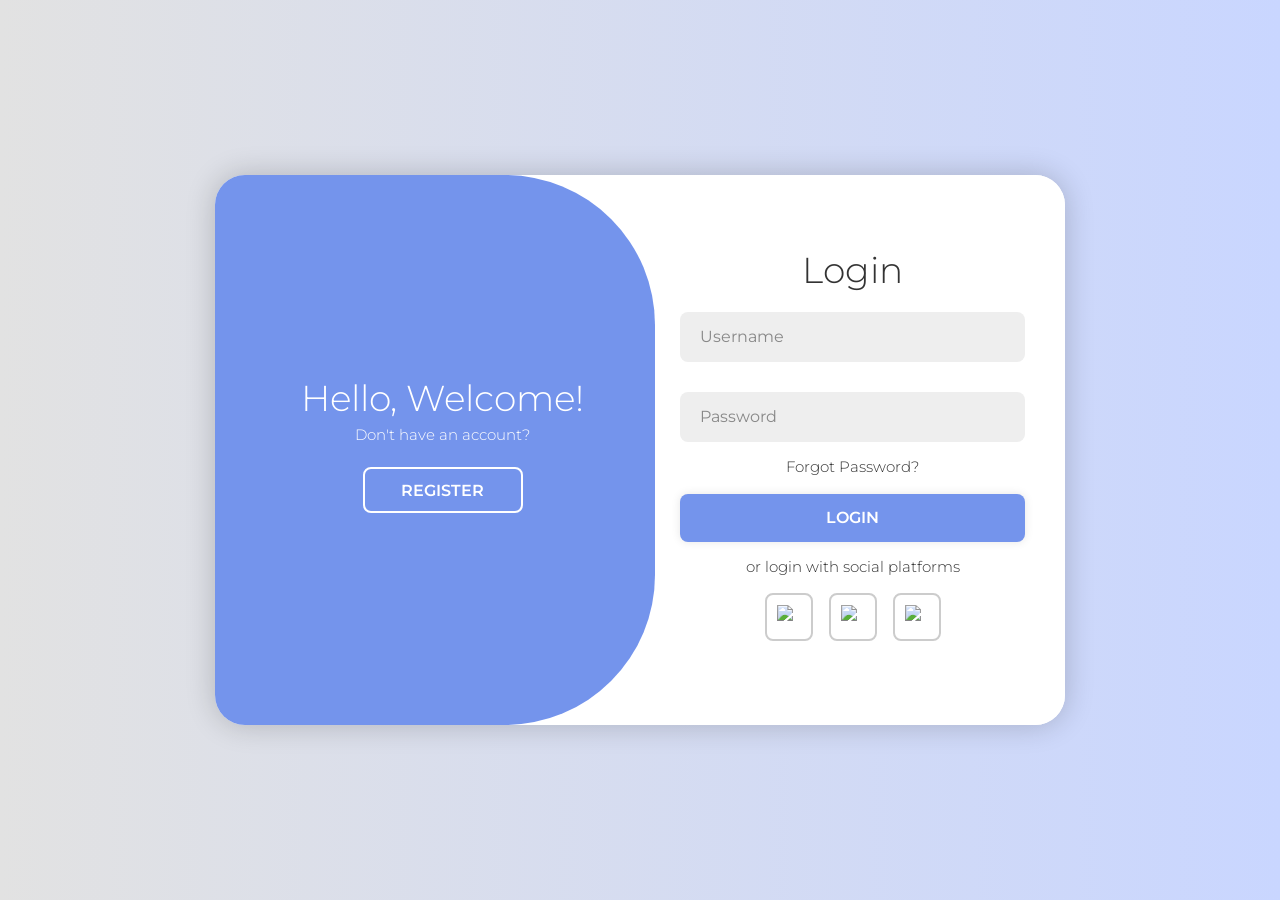
==== commit ee224e74: "Thêm hoặc cập nhật các file" ====
--- a/login.html
+++ b/login.html
@@ -258,15 +258,15 @@
 <body>
     <div class="container">
         <div class="form-box login">
-            <form action="#">
+            <form action="login.php" method="POST">
                 <h1>Login</h1>
                 <div class="input-box">
-                    <input type="text" placeholder="Username" required>
-                    <i class='bx bxs-user'></i>
+                <input type="text" name="username" placeholder="Username" required>
+                <i class='bx bxs-user'></i>
                 </div>
                 <div class="input-box">
-                    <input type="password" placeholder="Password" required>
-                    <i class='bx bxs-lock-alt' ></i>
+                <input type="password" name="password" placeholder="Password" required>
+                <i class='bx bxs-lock-alt'></i>
                 </div>
                 <div class="forgot-link">
                     <a href="#">Forgot Password?</a>
@@ -274,13 +274,11 @@
                 <button type="submit" class="btn">Login</button>
                 <p>or login with social platforms</p>
                 <div class="social-icons">
-                     <a href="https://accounts.google.com/v3/signin/identifier?continue=https%3A%2F%2Fmail.google.com%2Fmail%2Fu%2F0%2F%3Fhl%3Den&emr=1&followup=https%3A%2F%2Fmail.google.com%2Fmail%2Fu%2F0%2F%3Fhl%3Den&hl=en&ifkv=AdBytiMZ8nj1u7OLILM2E9Q8FOCXP0HviceiVf0Ryqkr6epgV3a-k5rdWfbFe-8iKardYgMgQ2eO9w&osid=1&passive=1209600&service=mail&flowName=GlifWebSignIn&flowEntry=ServiceLogin&dsh=S-1039698464%3A1749383473920435#inbox"><i class='bx bxl-google' ></i>
-                    <img src="[data-uri]" 
-                alt="Google Logo" />
+                       <a href="https://accounts.google.com/v3/signin/identifier?continue=https%3A%2F%2Fmail.google.com%2Fmail%2Fu%2F0%2F%3Fhl%3Den&emr=1&followup=https%3A%2F%2Fmail.google.com%2Fmail%2Fu%2F0%2F%3Fhl%3Den&hl=en&ifkv=AdBytiMZ8nj1u7OLILM2E9Q8FOCXP0HviceiVf0Ryqkr6epgV3a-k5rdWfbFe-8iKardYgMgQ2eO9w&osid=1&passive=1209600&service=mail&flowName=GlifWebSignIn&flowEntry=ServiceLogin&dsh=S-1039698464%3A1749383473920435#inbox"><i class='bx bxl-google' ></i>
+                    <img src="https://upload.wikimedia.org/wikipedia/commons/thumb/c/c1/Google_%22G%22_logo.svg/2048px-Google_%22G%22_logo.svg.png"   alt="Google Logo" />
                     </a>    
                 <a href="https://www.facebook.com/?ref=homescreenpwa"><i class='bx bxl-facebook' ></i>
-                    <img src="[data-uri]" 
-              alt="facebook Logo" /> </a>
+                    <img src="https://1000logos.net/wp-content/uploads/2021/04/Facebook-logo.png"   alt="facebook Logo" /> </a>
                 <a href="https://github.com/signup?ref_cta=Sign+up&ref_loc=header+logged+out&ref_page=%2F&source=header-home"><i class='bx bxl-github' ></i>
                      <img src="https://cdn-icons-png.flaticon.com/512/25/25231.png" 
                 alt="GitHub Logo" /> </a>  
@@ -289,30 +287,28 @@
         </div>
 
         <div class="form-box register">
-            <form action="#">
-                <h1>Registration</h1>
-                <div class="input-box">
-                    <input type="text" placeholder="Username" required>
-                    <i class='bx bxs-user'></i>
-                </div>
-                <div class="input-box">
-                    <input type="email" placeholder="Email" required>
-                    <i class='bx bxs-envelope' ></i>
-                </div>
-                <div class="input-box">
-                    <input type="password" placeholder="Password" required>
-                    <i class='bx bxs-lock-alt' ></i>
+            <form action="register.php" method="POST">
+        <h1>Register</h1>
+        <div class="input-box">
+          <input type="text" name="username" placeholder="Username" required>
+          <i class='bx bxs-user'></i>
+        </div>
+        <div class="input-box">
+          <input type="email" name="email" placeholder="Email" required>
+          <i class='bx bxs-envelope'></i>
+        </div>
+        <div class="input-box">
+          <input type="password" name="password" placeholder="Password" required>
+          <i class='bx bxs-lock-alt'></i>
                 </div>
                 <button type="submit" class="btn">Register</button>
                 <p>or register with social platforms</p>
                 <div class="social-icons">
                        <a href="https://accounts.google.com/v3/signin/identifier?continue=https%3A%2F%2Fmail.google.com%2Fmail%2Fu%2F0%2F%3Fhl%3Den&emr=1&followup=https%3A%2F%2Fmail.google.com%2Fmail%2Fu%2F0%2F%3Fhl%3Den&hl=en&ifkv=AdBytiMZ8nj1u7OLILM2E9Q8FOCXP0HviceiVf0Ryqkr6epgV3a-k5rdWfbFe-8iKardYgMgQ2eO9w&osid=1&passive=1209600&service=mail&flowName=GlifWebSignIn&flowEntry=ServiceLogin&dsh=S-1039698464%3A1749383473920435#inbox"><i class='bx bxl-google' ></i>
-                    <img src="[data-uri]" 
-                alt="Google Logo" />
+                    <img src="https://upload.wikimedia.org/wikipedia/commons/thumb/c/c1/Google_%22G%22_logo.svg/2048px-Google_%22G%22_logo.svg.png"   alt="Google Logo" />
                     </a>    
                 <a href="https://www.facebook.com/?ref=homescreenpwa"><i class='bx bxl-facebook' ></i>
-                    <img src="[data-uri]" 
-              alt="facebook Logo" /> </a>
+                    <img src="https://1000logos.net/wp-content/uploads/2021/04/Facebook-logo.png"   alt="facebook Logo" /> </a>
                 <a href="https://github.com/signup?ref_cta=Sign+up&ref_loc=header+logged+out&ref_page=%2F&source=header-home"><i class='bx bxl-github' ></i>
                      <img src="https://cdn-icons-png.flaticon.com/512/25/25231.png" 
                 alt="GitHub Logo" /> </a>  
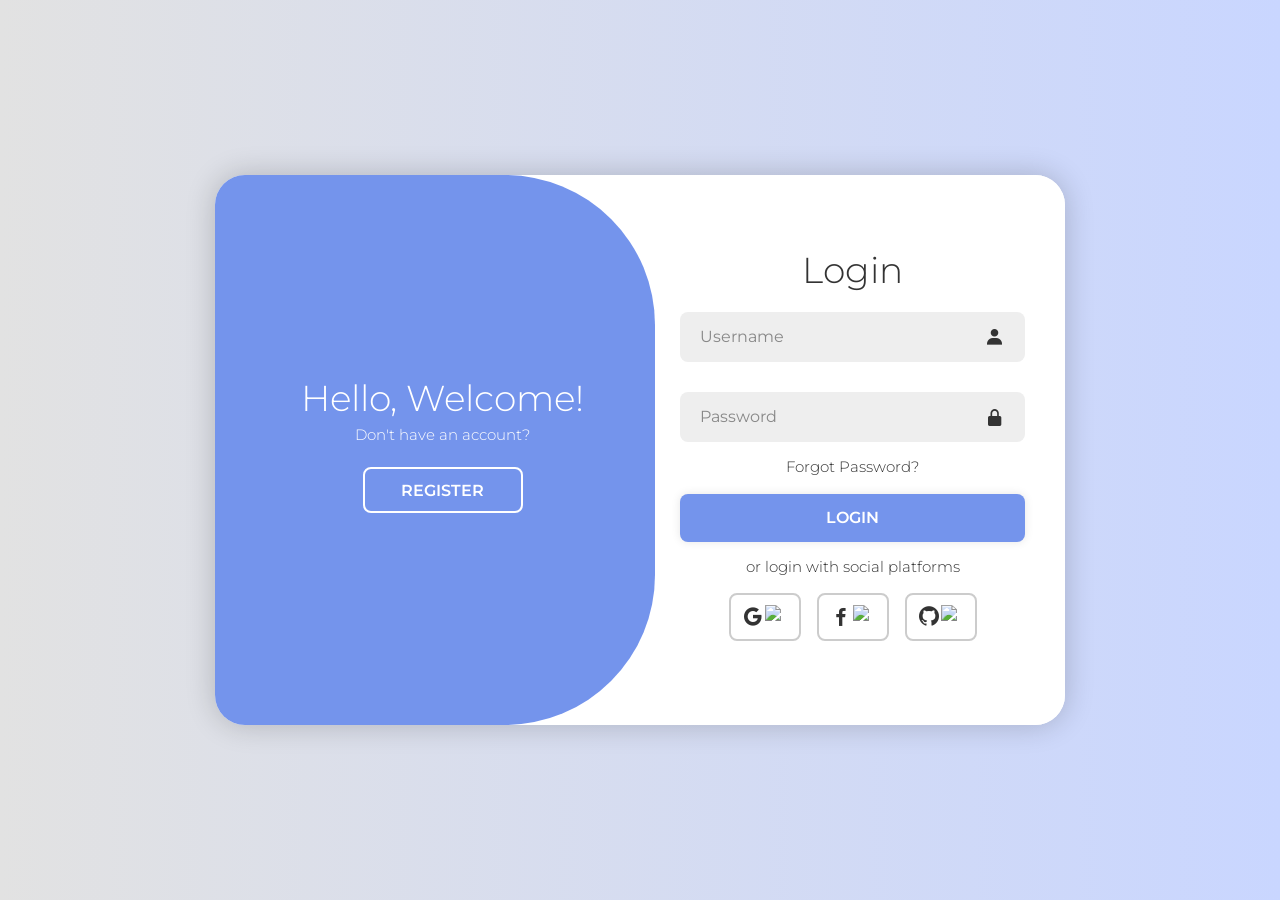
==== commit 78c5defd: "Thêm file on.html" ====
--- a/login.html
+++ b/login.html
@@ -5,6 +5,8 @@
     <meta name="viewport" content="width=device-width, initial-scale=1.0">
     <title>Login/Signup Form</title>
     <link rel="stylesheet" href="style.css">
+    <link href="https://unpkg.com/boxicons@2.1.4/css/boxicons.min.css" rel="stylesheet">
+
    <style>
     @import url('https://fonts.googleapis.com/css2?family=Poppins:ital,wght@0,100;0,200;0,300;0,400;0,500;0,600;0,700;0,800;0,900;1,100;1,200;1,300;1,400;1,500;1,600;1,700;1,800;1,900&display=swap');
 
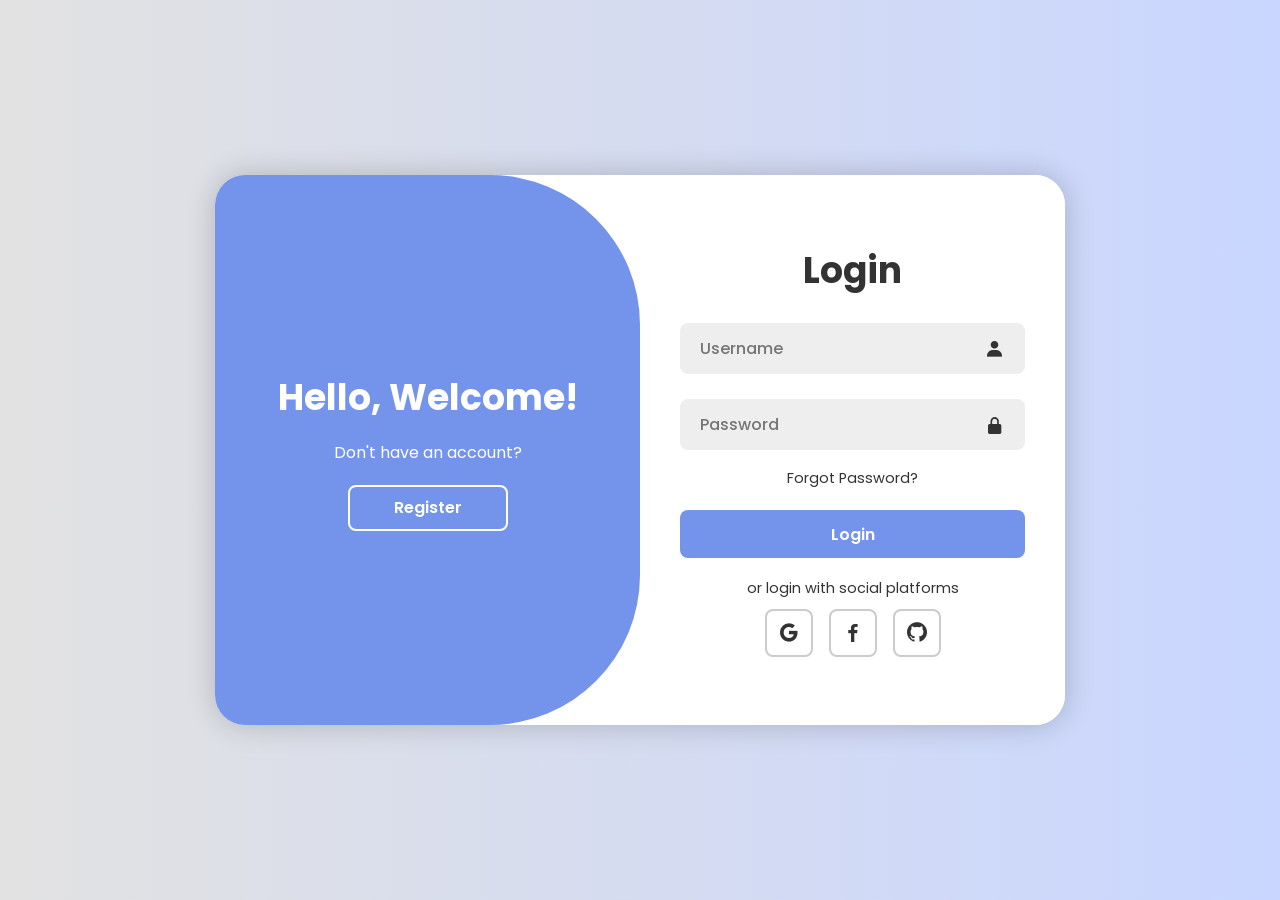
==== commit 37541fe3: "Cập nhật login.html, xe.html và thêm mới lienhe.html" ====
--- a/login.html
+++ b/login.html
@@ -1,350 +1,309 @@
 <!DOCTYPE html>
 <html lang="en">
 <head>
-    <meta charset="UTF-8">
-    <meta name="viewport" content="width=device-width, initial-scale=1.0">
-    <title>Login/Signup Form</title>
-    <link rel="stylesheet" href="style.css">
-    <link href="https://unpkg.com/boxicons@2.1.4/css/boxicons.min.css" rel="stylesheet">
-
-   <style>
-    @import url('https://fonts.googleapis.com/css2?family=Poppins:ital,wght@0,100;0,200;0,300;0,400;0,500;0,600;0,700;0,800;0,900;1,100;1,200;1,300;1,400;1,500;1,600;1,700;1,800;1,900&display=swap');
-
-*{
-    margin: 0;
-    padding: 0;
-    box-sizing: border-box;
-    font-family: "Poppins", sans-serif;
-    text-decoration: none;
-    list-style: none;
-}
-
-body{
-    display: flex;
-    justify-content: center;
-    align-items: center;
-    min-height: 100vh;
-    background: linear-gradient(90deg, #e2e2e2, #c9d6ff);
-}
-
-.container{
-    position: relative;
-    width: 850px;
-    height: 550px;
-    background: #fff;
-    margin: 20px;
-    border-radius: 30px;
-    box-shadow: 0 0 30px rgba(0, 0, 0, .2);
-    overflow: hidden;
-}
-
-    .container h1{
-        font-size: 36px;
-        margin: -10px 0;
-    }
-
-    .container p{
-        font-size: 14.5px;
-        margin: 15px 0;
-    }
-
-form{ width: 100%; }
-
-.form-box{
-    position: absolute;
-    right: 0;
-    width: 50%;
-    height: 100%;
-    background: #fff;
-    display: flex;
-    align-items: center;
-    color: #333;
-    text-align: center;
-    padding: 40px;
-    z-index: 1;
-    transition: .6s ease-in-out 1.2s, visibility 0s 1s;
-}
-
-    .container.active .form-box{ right: 50%; }
-
-    .form-box.register{ visibility: hidden; }
-        .container.active .form-box.register{ visibility: visible; }
-
-.input-box{
-    position: relative;
-    margin: 30px 0;
-}
-
-    .input-box input{
-        width: 100%;
-        padding: 13px 50px 13px 20px;
-        background: #eee;
-        border-radius: 8px;
-        border: none;
-        outline: none;
-        font-size: 16px;
-        color: #333;
-        font-weight: 500;
-    }
-
-        .input-box input::placeholder{
-            color: #888;
-            font-weight: 400;
-        }
-    
-    .input-box i{
-        position: absolute;
-        right: 20px;
-        top: 50%;
-        transform: translateY(-50%);
-        font-size: 20px;
-    }
-
-.forgot-link{ margin: -15px 0 15px; }
-    .forgot-link a{
-        font-size: 14.5px;
-        color: #333;
-    }
-
-.btn{
-    width: 100%;
-    height: 48px;
-    background: #7494ec;
-    border-radius: 8px;
-    box-shadow: 0 0 10px rgba(0, 0, 0, .1);
-    border: none;
-    cursor: pointer;
-    font-size: 16px;
-    color: #fff;
-    font-weight: 600;
-}
-
-.social-icons{
-    display: flex;
-    justify-content: center;
-}
-
-    .social-icons a{
-        display: inline-flex;
-        padding: 10px;
-        size: 1px;
-        border: 2px solid #ccc;
-        border-radius: 8px;
-        font-size: 24px;
-        color: #333;
-        margin: 0 8px;
-    }
-    .social-icons a img {
-    width: 24px;
-    height: 24px;
-    object-fit: contain;
-    display: block;
-}
-
-.toggle-box{
-    position: absolute;
-    width: 100%;
-    height: 100%;
-}
-
-    .toggle-box::before{
-        content: '';
-        position: absolute;
-        left: -250%;
-        width: 300%;
-        height: 100%;
-        background: #7494ec;
-        /* border: 2px solid red; */
-        border-radius: 150px;
-        z-index: 2;
-        transition: 1.8s ease-in-out;
-    }
-
-        .container.active .toggle-box::before{ left: 50%; }
-
-.toggle-panel{
-    position: absolute;
-    width: 50%;
-    height: 100%;
-    /* background: seagreen; */
-    color: #fff;
-    display: flex;
-    flex-direction: column;
-    justify-content: center;
-    align-items: center;
-    z-index: 2;
-    transition: .6s ease-in-out;
-}
-
-    .toggle-panel.toggle-left{ 
-        left: 0;
-        transition-delay: 1.2s; 
-    }
-        .container.active .toggle-panel.toggle-left{
-            left: -50%;
-            transition-delay: .6s;
-        }
-
-    .toggle-panel.toggle-right{ 
-        right: -50%;
-        transition-delay: .6s;
-    }
-        .container.active .toggle-panel.toggle-right{
-            right: 0;
-            transition-delay: 1.2s;
-        }
-
-    .toggle-panel p{ margin-bottom: 20px; }
-
-    .toggle-panel .btn{
-        width: 160px;
-        height: 46px;
-        background: transparent;
-        border: 2px solid #fff;
-        box-shadow: none;
-    }
-
-@media screen and (max-width: 650px){
-    .container{ height: calc(100vh - 40px); }
-
-    .form-box{
-        bottom: 0;
-        width: 100%;
-        height: 70%;
-    }
-
-        .container.active .form-box{
-            right: 0;
-            bottom: 30%;
-        }
-
-    .toggle-box::before{
-        left: 0;
-        top: -270%;
-        width: 100%;
-        height: 300%;
-        border-radius: 20vw;
-    }
-
-        .container.active .toggle-box::before{
-            left: 0;
-            top: 70%;
-        }
-
-        .container.active .toggle-panel.toggle-left{
-            left: 0;
-            top: -30%;
-        }
-
-    .toggle-panel{ 
-        width: 100%;
-        height: 30%;
-    }
-        .toggle-panel.toggle-left{ top: 0; }
-        .toggle-panel.toggle-right{
-            right: 0;
-            bottom: -30%;
-        }
-
-            .container.active .toggle-panel.toggle-right{ bottom: 0; }
-}
-
-@media screen and (max-width: 400px){
-    .form-box { padding: 20px; }
-
-    .toggle-panel h1{font-size: 30px; }
-}
-
-   </style>
+  <meta charset="UTF-8">
+  <meta name="viewport" content="width=device-width, initial-scale=1.0">
+  <title>Login/Signup Form</title>
+  <link href="https://unpkg.com/boxicons@2.1.4/css/boxicons.min.css" rel="stylesheet">
+  <style>
+    @import url('https://fonts.googleapis.com/css2?family=Poppins:wght@400;600&display=swap');
+
+    * {
+      margin: 0;
+      padding: 0;
+      box-sizing: border-box;
+      font-family: "Poppins", sans-serif;
+      text-decoration: none;
+      list-style: none;
+    }
+
+    body {
+      display: flex;
+      justify-content: center;
+      align-items: center;
+      min-height: 100vh;
+      background: linear-gradient(90deg, #e2e2e2, #c9d6ff);
+    }
+
+    .container {
+      position: relative;
+      width: 850px;
+      height: 550px;
+      background: #fff;
+      margin: 20px;
+      border-radius: 30px;
+      box-shadow: 0 0 30px rgba(0, 0, 0, .2);
+      overflow: hidden;
+    }
+
+    .form-box {
+      position: absolute;
+      right: 0;
+      width: 50%;
+      height: 100%;
+      background: #fff;
+      display: flex;
+      align-items: center;
+      color: #333;
+      text-align: center;
+      padding: 40px;
+      z-index: 1;
+      transition: .6s ease-in-out 1.2s, visibility 0s 1s;
+    }
+
+    .container.active .form-box {
+      right: 50%;
+    }
+
+    .form-box.register {
+      visibility: hidden;
+    }
+
+    .container.active .form-box.register {
+      visibility: visible;
+    }
+
+    .form-box h1 {
+      font-size: 36px;
+      margin-bottom: 10px;
+    }
+
+    .form-box p {
+      font-size: 14.5px;
+      margin: 20px 0 10px;
+    }
+
+    .input-box {
+      position: relative;
+      margin: 25px 0;
+    }
+
+    .input-box input {
+      width: 100%;
+      padding: 13px 50px 13px 20px;
+      background: #eee;
+      border-radius: 8px;
+      border: none;
+      outline: none;
+      font-size: 16px;
+      color: #333;
+      font-weight: 500;
+    }
+
+    .input-box i {
+      position: absolute;
+      right: 20px;
+      top: 50%;
+      transform: translateY(-50%);
+      font-size: 20px;
+    }
+
+    .forgot-link {
+      margin: -10px 0 20px;
+    }
+
+    .forgot-link a {
+      font-size: 14.5px;
+      color: #333;
+    }
+
+    .btn {
+      width: 100%;
+      height: 48px;
+      background: #7494ec;
+      border-radius: 8px;
+      border: none;
+      cursor: pointer;
+      font-size: 16px;
+      color: #fff;
+      font-weight: 600;
+      transition: 0.3s;
+    }
+
+    .btn:hover {
+      background: #5a7be2;
+    }
+
+    .social-icons {
+      display: flex;
+      justify-content: center;
+      margin-top: 10px;
+    }
+
+    .social-icons a {
+      display: inline-flex;
+      align-items: center;
+      justify-content: center;
+      padding: 10px;
+      border: 2px solid #ccc;
+      border-radius: 8px;
+      font-size: 24px;
+      color: #333;
+      margin: 0 8px;
+      transition: 0.3s;
+    }
+
+    .social-icons a:hover {
+      background: #eee;
+    }
+
+    .toggle-box {
+      position: absolute;
+      width: 100%;
+      height: 100%;
+    }
+
+    .toggle-box::before {
+      content: '';
+      position: absolute;
+      left: -250%;
+      width: 300%;
+      height: 100%;
+      background: #7494ec;
+      border-radius: 150px;
+      z-index: 2;
+      transition: 1.8s ease-in-out;
+    }
+
+    .container.active .toggle-box::before {
+      left: 50%;
+    }
+
+    .toggle-panel {
+      position: absolute;
+      width: 50%;
+      height: 100%;
+      color: #fff;
+      display: flex;
+      flex-direction: column;
+      justify-content: center;
+      align-items: center;
+      z-index: 2;
+      transition: .6s ease-in-out;
+      text-align: center;
+      padding: 20px;
+    }
+
+    .toggle-panel h1 {
+      font-size: 36px;
+      margin-bottom: 15px;
+    }
+
+    .toggle-panel p {
+      margin-bottom: 20px;
+    }
+
+    .toggle-panel .btn {
+      width: 160px;
+      height: 46px;
+      background: transparent;
+      border: 2px solid #fff;
+      box-shadow: none;
+    }
+
+    .toggle-panel.toggle-left {
+      left: 0;
+      transition-delay: 1.2s;
+    }
+
+    .container.active .toggle-panel.toggle-left {
+      left: -50%;
+      transition-delay: .6s;
+    }
+
+    .toggle-panel.toggle-right {
+      right: -50%;
+      transition-delay: .6s;
+    }
+
+    .container.active .toggle-panel.toggle-right {
+      right: 0;
+      transition-delay: 1.2s;
+    }
+  </style>
 </head>
 <body>
-    <div class="container">
-        <div class="form-box login">
-            <form action="login.php" method="POST">
-                <h1>Login</h1>
-                <div class="input-box">
-                <input type="text" name="username" placeholder="Username" required>
-                <i class='bx bxs-user'></i>
-                </div>
-                <div class="input-box">
-                <input type="password" name="password" placeholder="Password" required>
-                <i class='bx bxs-lock-alt'></i>
-                </div>
-                <div class="forgot-link">
-                    <a href="#">Forgot Password?</a>
-                </div>
-                <button type="submit" class="btn">Login</button>
-                <p>or login with social platforms</p>
-                <div class="social-icons">
-                       <a href="https://accounts.google.com/v3/signin/identifier?continue=https%3A%2F%2Fmail.google.com%2Fmail%2Fu%2F0%2F%3Fhl%3Den&emr=1&followup=https%3A%2F%2Fmail.google.com%2Fmail%2Fu%2F0%2F%3Fhl%3Den&hl=en&ifkv=AdBytiMZ8nj1u7OLILM2E9Q8FOCXP0HviceiVf0Ryqkr6epgV3a-k5rdWfbFe-8iKardYgMgQ2eO9w&osid=1&passive=1209600&service=mail&flowName=GlifWebSignIn&flowEntry=ServiceLogin&dsh=S-1039698464%3A1749383473920435#inbox"><i class='bx bxl-google' ></i>
-                    <img src="https://upload.wikimedia.org/wikipedia/commons/thumb/c/c1/Google_%22G%22_logo.svg/2048px-Google_%22G%22_logo.svg.png"   alt="Google Logo" />
-                    </a>    
-                <a href="https://www.facebook.com/?ref=homescreenpwa"><i class='bx bxl-facebook' ></i>
-                    <img src="https://1000logos.net/wp-content/uploads/2021/04/Facebook-logo.png"   alt="facebook Logo" /> </a>
-                <a href="https://github.com/signup?ref_cta=Sign+up&ref_loc=header+logged+out&ref_page=%2F&source=header-home"><i class='bx bxl-github' ></i>
-                     <img src="https://cdn-icons-png.flaticon.com/512/25/25231.png" 
-                alt="GitHub Logo" /> </a>  
-                  </div>
-            </form>
-        </div>
-
-        <div class="form-box register">
-            <form action="register.php" method="POST">
-        <h1>Register</h1>
+
+  <div class="container">
+    <div class="form-box login">
+      <form action="login.php" method="POST">
+        <h1>Login</h1>
         <div class="input-box">
           <input type="text" name="username" placeholder="Username" required>
           <i class='bx bxs-user'></i>
         </div>
         <div class="input-box">
+          <input type="password" name="password" placeholder="Password" required>
+          <i class='bx bxs-lock-alt'></i>
+        </div>
+        <div class="forgot-link">
+          <a href="#">Forgot Password?</a>
+        </div>
+        <button type="submit" class="btn">Login</button>
+       <p>or login with social platforms</p>
+<div class="social-icons">
+  <a href="https://accounts.google.com/v3/signin/identifier?continue=https%3A%2F%2Fmail.google.com%2Fmail%2Fu%2F0%2F%3Fhl%3Den"><i class='bx bxl-google'></i></a>
+  <a href="https://www.facebook.com/?ref=homescreenpwa"><i class='bx bxl-facebook'></i></a>
+  <a href="https://github.com/signup?ref_cta=Sign+up&ref_loc=header+logged+out&ref_page=%2F&source=header-home"><i class='bx bxl-github'></i></a>
+</div>
+
+      </form>
+    </div>
+
+    <div class="form-box register">
+      <form action="register.php" method="POST">
+        <h1>Register</h1>
+        <div class="input-box">
+          <input type="text" name="username" placeholder="Username" required>
+          <i class='bx bxs-user'></i>
+        </div>
+        <div class="input-box">
           <input type="email" name="email" placeholder="Email" required>
           <i class='bx bxs-envelope'></i>
         </div>
         <div class="input-box">
           <input type="password" name="password" placeholder="Password" required>
           <i class='bx bxs-lock-alt'></i>
-                </div>
-                <button type="submit" class="btn">Register</button>
-                <p>or register with social platforms</p>
-                <div class="social-icons">
-                       <a href="https://accounts.google.com/v3/signin/identifier?continue=https%3A%2F%2Fmail.google.com%2Fmail%2Fu%2F0%2F%3Fhl%3Den&emr=1&followup=https%3A%2F%2Fmail.google.com%2Fmail%2Fu%2F0%2F%3Fhl%3Den&hl=en&ifkv=AdBytiMZ8nj1u7OLILM2E9Q8FOCXP0HviceiVf0Ryqkr6epgV3a-k5rdWfbFe-8iKardYgMgQ2eO9w&osid=1&passive=1209600&service=mail&flowName=GlifWebSignIn&flowEntry=ServiceLogin&dsh=S-1039698464%3A1749383473920435#inbox"><i class='bx bxl-google' ></i>
-                    <img src="https://upload.wikimedia.org/wikipedia/commons/thumb/c/c1/Google_%22G%22_logo.svg/2048px-Google_%22G%22_logo.svg.png"   alt="Google Logo" />
-                    </a>    
-                <a href="https://www.facebook.com/?ref=homescreenpwa"><i class='bx bxl-facebook' ></i>
-                    <img src="https://1000logos.net/wp-content/uploads/2021/04/Facebook-logo.png"   alt="facebook Logo" /> </a>
-                <a href="https://github.com/signup?ref_cta=Sign+up&ref_loc=header+logged+out&ref_page=%2F&source=header-home"><i class='bx bxl-github' ></i>
-                     <img src="https://cdn-icons-png.flaticon.com/512/25/25231.png" 
-                alt="GitHub Logo" /> </a>  
-                  </div>
-            </form>
-        </div>
-        <div class="toggle-box">
-            <div class="toggle-panel toggle-left">
-                <h1>Hello, Welcome!</h1>
-                <p>Don't have an account?</p>
-                <button class="btn register-btn">Register</button>
-            </div>
-
-            <div class="toggle-panel toggle-right">
-                <h1>Welcome Back!</h1>
-                <p>Already have an account?</p>
-                <button class="btn login-btn">Login</button>
-            </div>
-        </div>
+        </div>
+        <button type="submit" class="btn">Register</button>
+       <p>or Register with social platforms</p>
+<div class="social-icons">
+  <a href="https://accounts.google.com/v3/signin/identifier?continue=https%3A%2F%2Fmail.google.com%2Fmail%2Fu%2F0%2F%3Fhl%3Den"><i class='bx bxl-google'></i></a>
+  <a href="https://www.facebook.com/?ref=homescreenpwa"><i class='bx bxl-facebook'></i></a>
+  <a href="https://github.com/signup?ref_cta=Sign+up&ref_loc=header+logged+out&ref_page=%2F&source=header-home"><i class='bx bxl-github'></i></a>
+</div>
+
+      </form>
     </div>
 
-    <script src="main.js"></script>
+    <div class="toggle-box">
+      <div class="toggle-panel toggle-left">
+        <h1>Hello, Welcome!</h1>
+        <p>Don't have an account?</p>
+        <button class="btn register-btn">Register</button>
+      </div>
+
+      <div class="toggle-panel toggle-right">
+        <h1>Welcome Back!</h1>
+        <p>Already have an account?</p>
+        <button class="btn login-btn">Login</button>
+      </div>
+    </div>
+  </div>
+
+  <script>
+    const container = document.querySelector('.container');
+    const registerBtn = document.querySelector('.register-btn');
+    const loginBtn = document.querySelector('.login-btn');
+
+    registerBtn.addEventListener('click', () => {
+      container.classList.add('active');
+    });
+
+    loginBtn.addEventListener('click', () => {
+      container.classList.remove('active');
+    });
+  </script>
+
 </body>
-<script>
-    const container = document.querySelector('.container');
-const registerBtn = document.querySelector('.register-btn');
-const loginBtn = document.querySelector('.login-btn');
-
-registerBtn.addEventListener('click', () => {
-    container.classList.add('active');
-})
-
-loginBtn.addEventListener('click', () => {
-    container.classList.remove('active');
-})
-</script>
-</html>+</html>
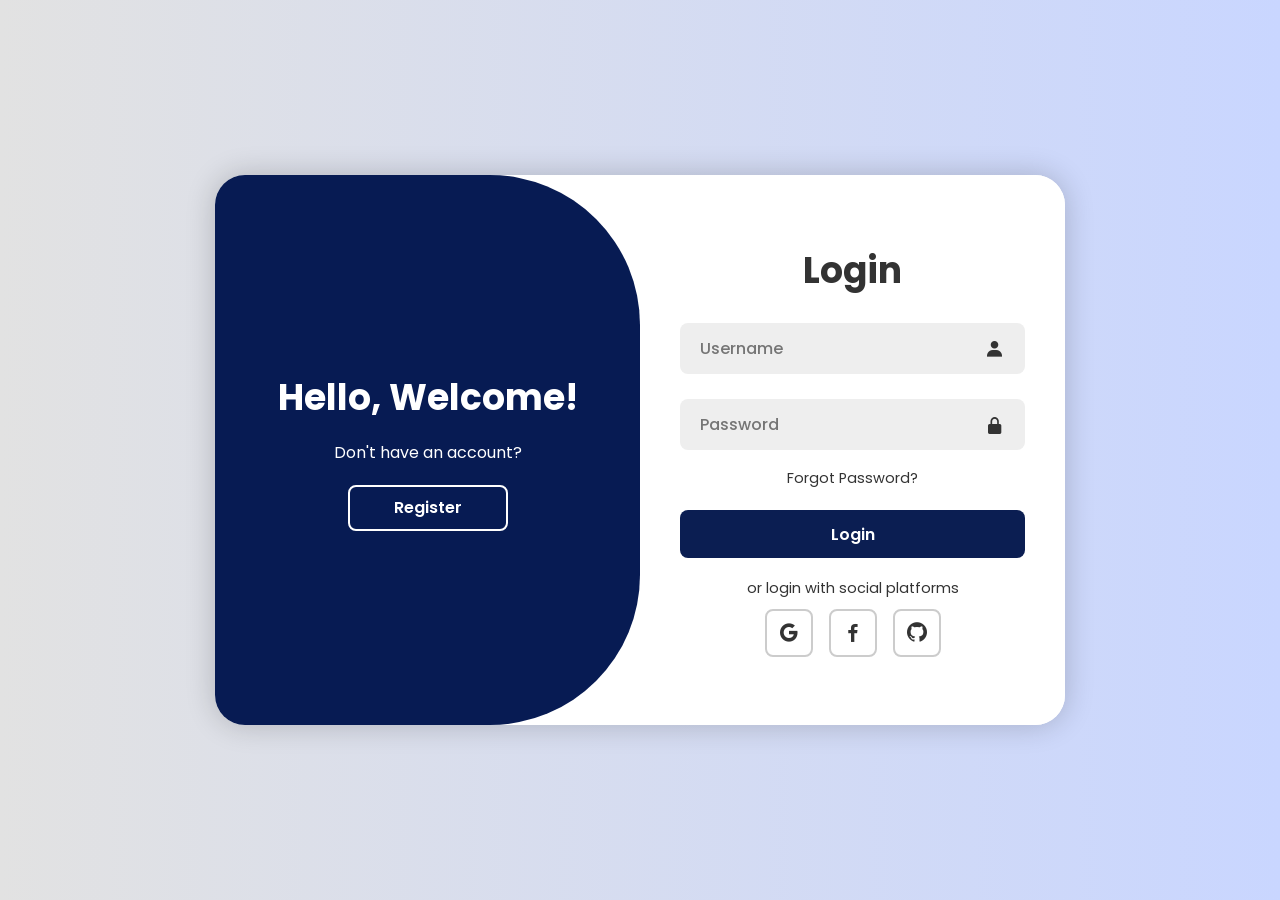
==== commit 189f34f6: "sua file moi" ====
--- a/login.html
+++ b/login.html
@@ -110,7 +110,7 @@
     .btn {
       width: 100%;
       height: 48px;
-      background: #7494ec;
+      background: #0b1e52;
       border-radius: 8px;
       border: none;
       cursor: pointer;
@@ -121,7 +121,7 @@
     }
 
     .btn:hover {
-      background: #5a7be2;
+      background: #0e256a;
     }
 
     .social-icons {
@@ -159,7 +159,7 @@
       left: -250%;
       width: 300%;
       height: 100%;
-      background: #7494ec;
+      background: #071b53;
       border-radius: 150px;
       z-index: 2;
       transition: 1.8s ease-in-out;
